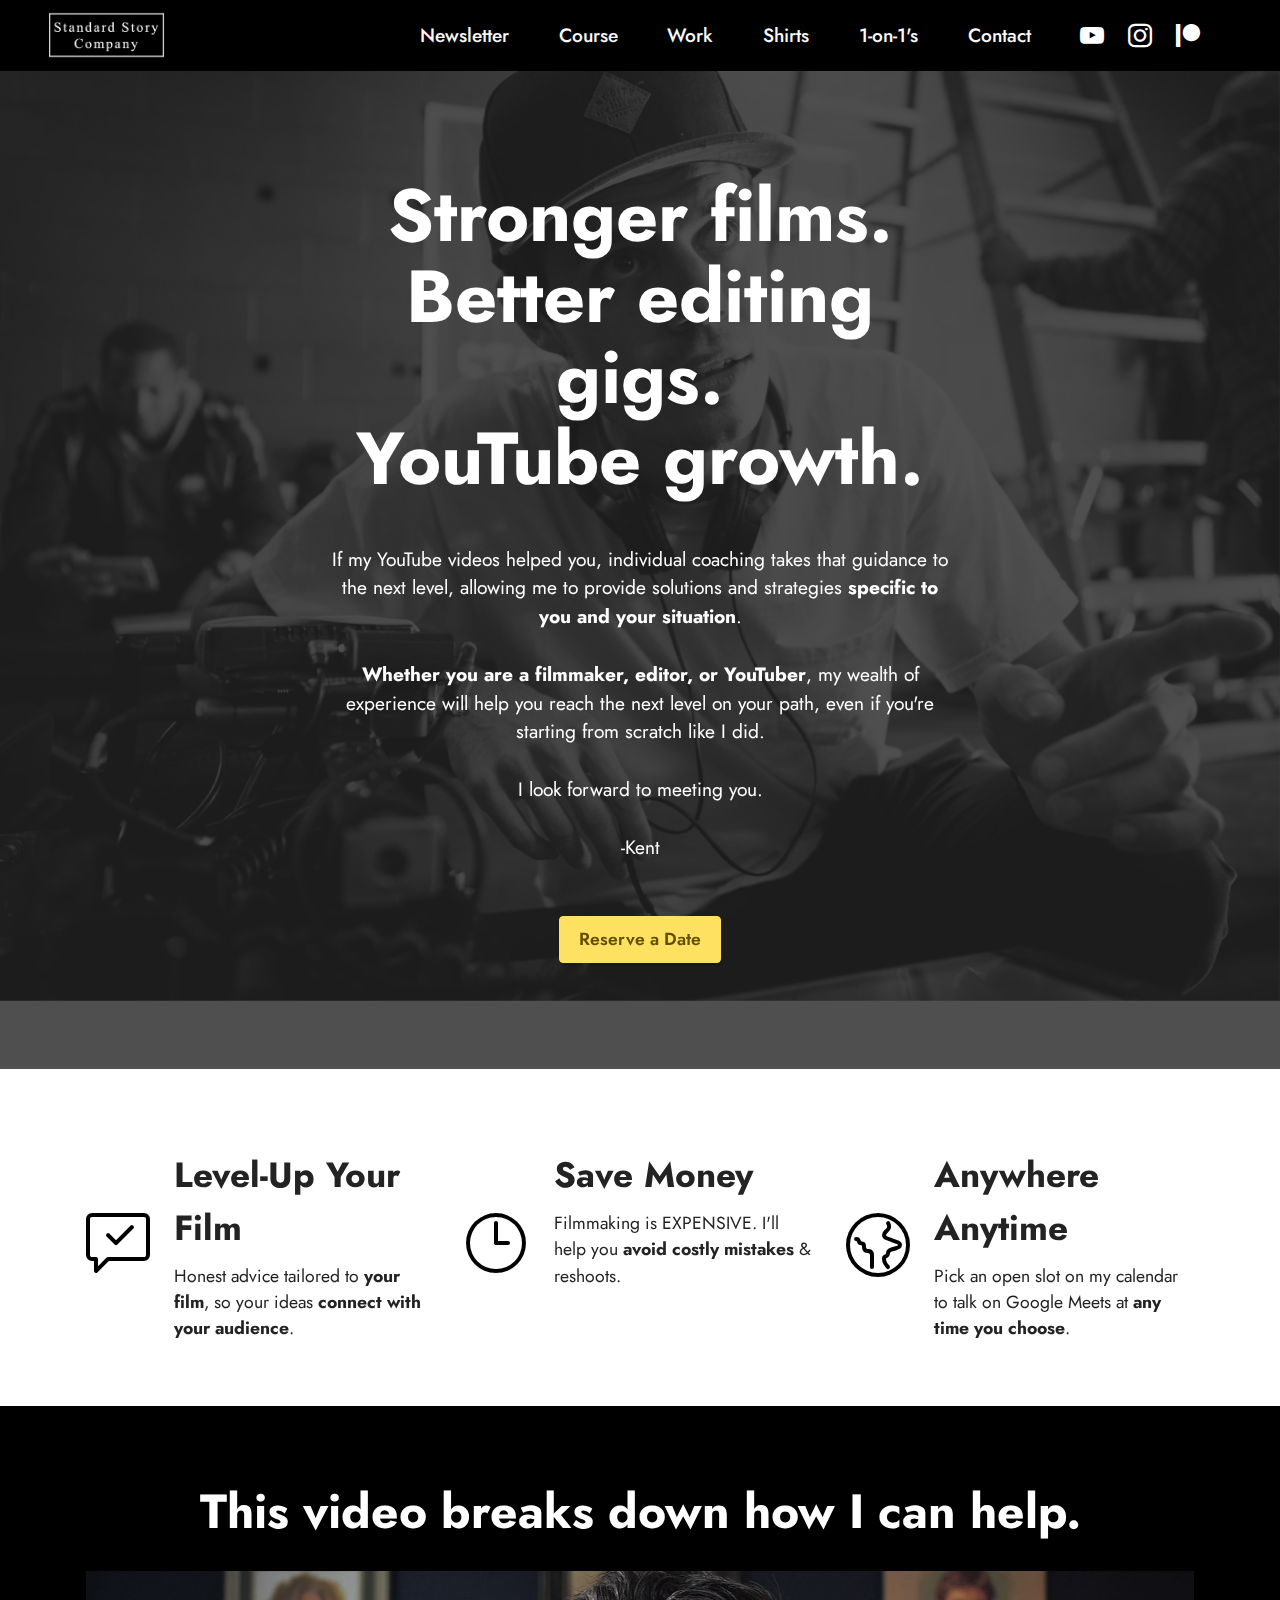
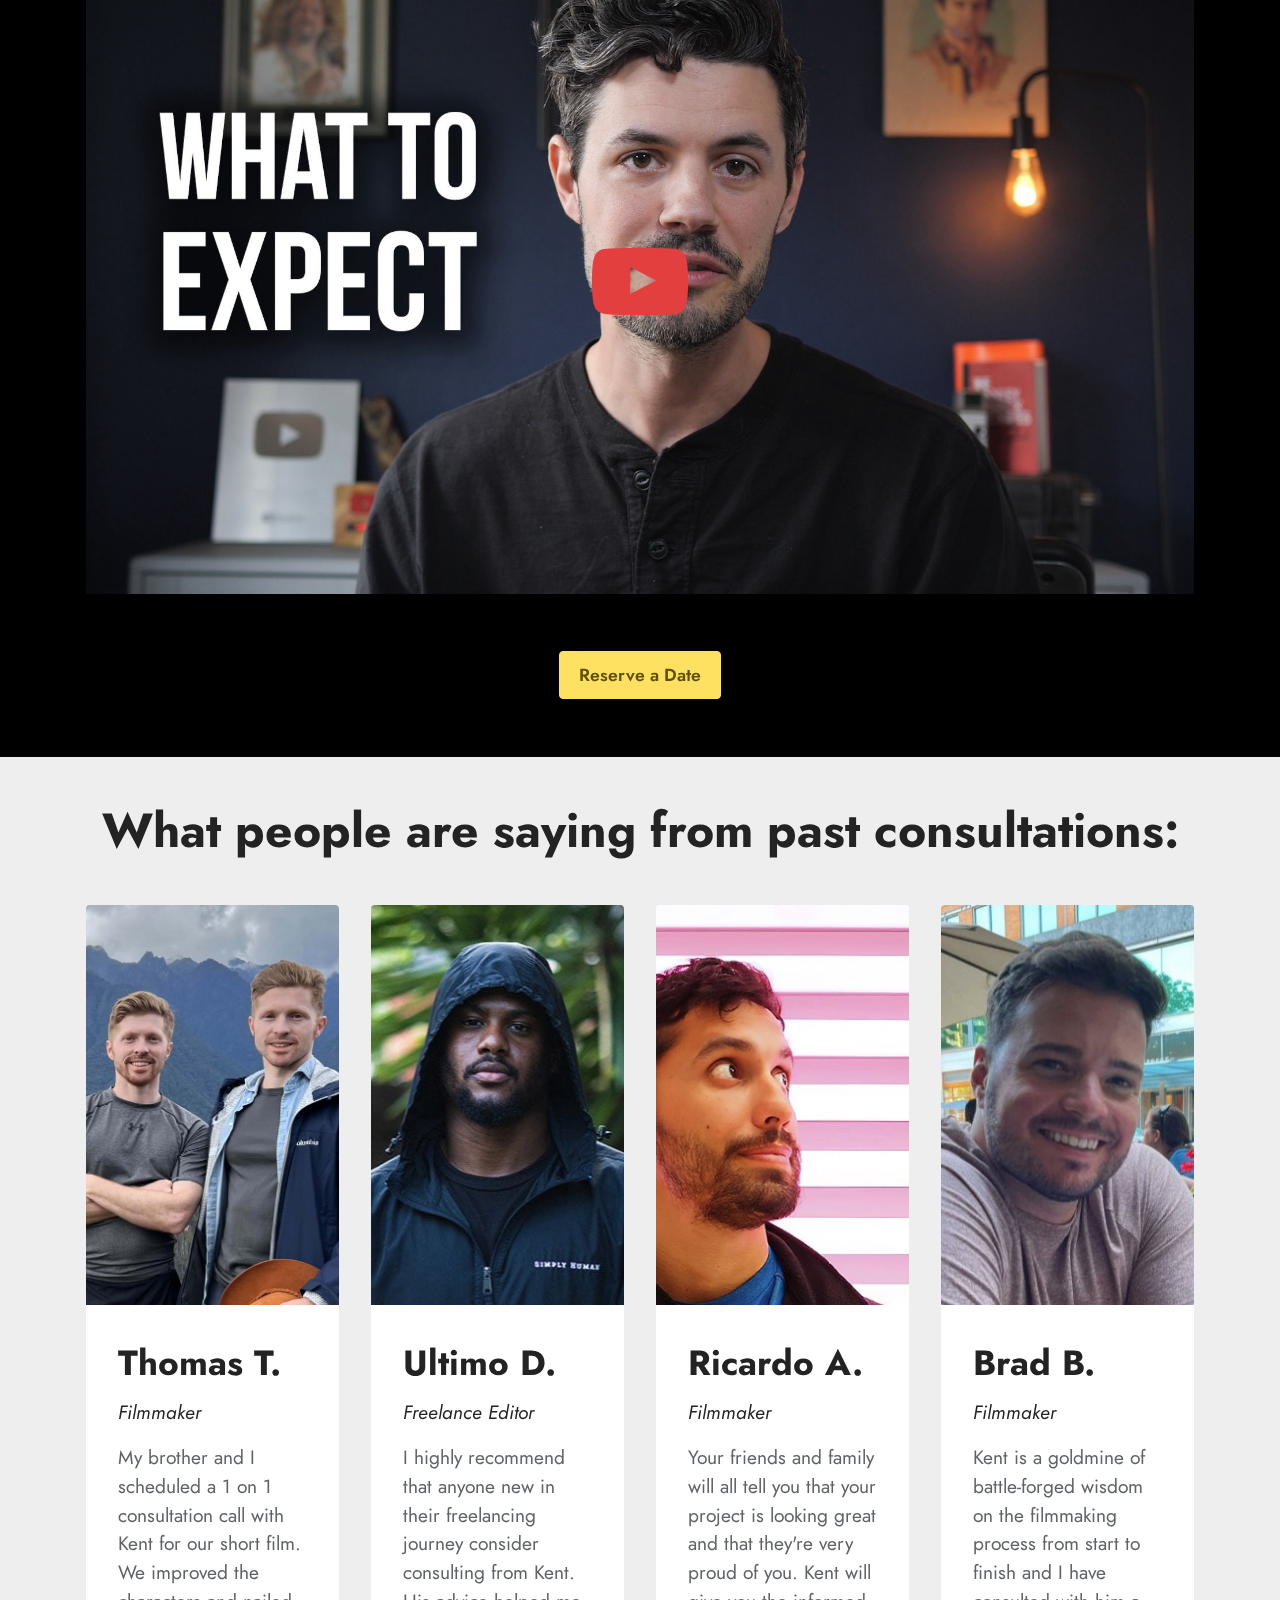
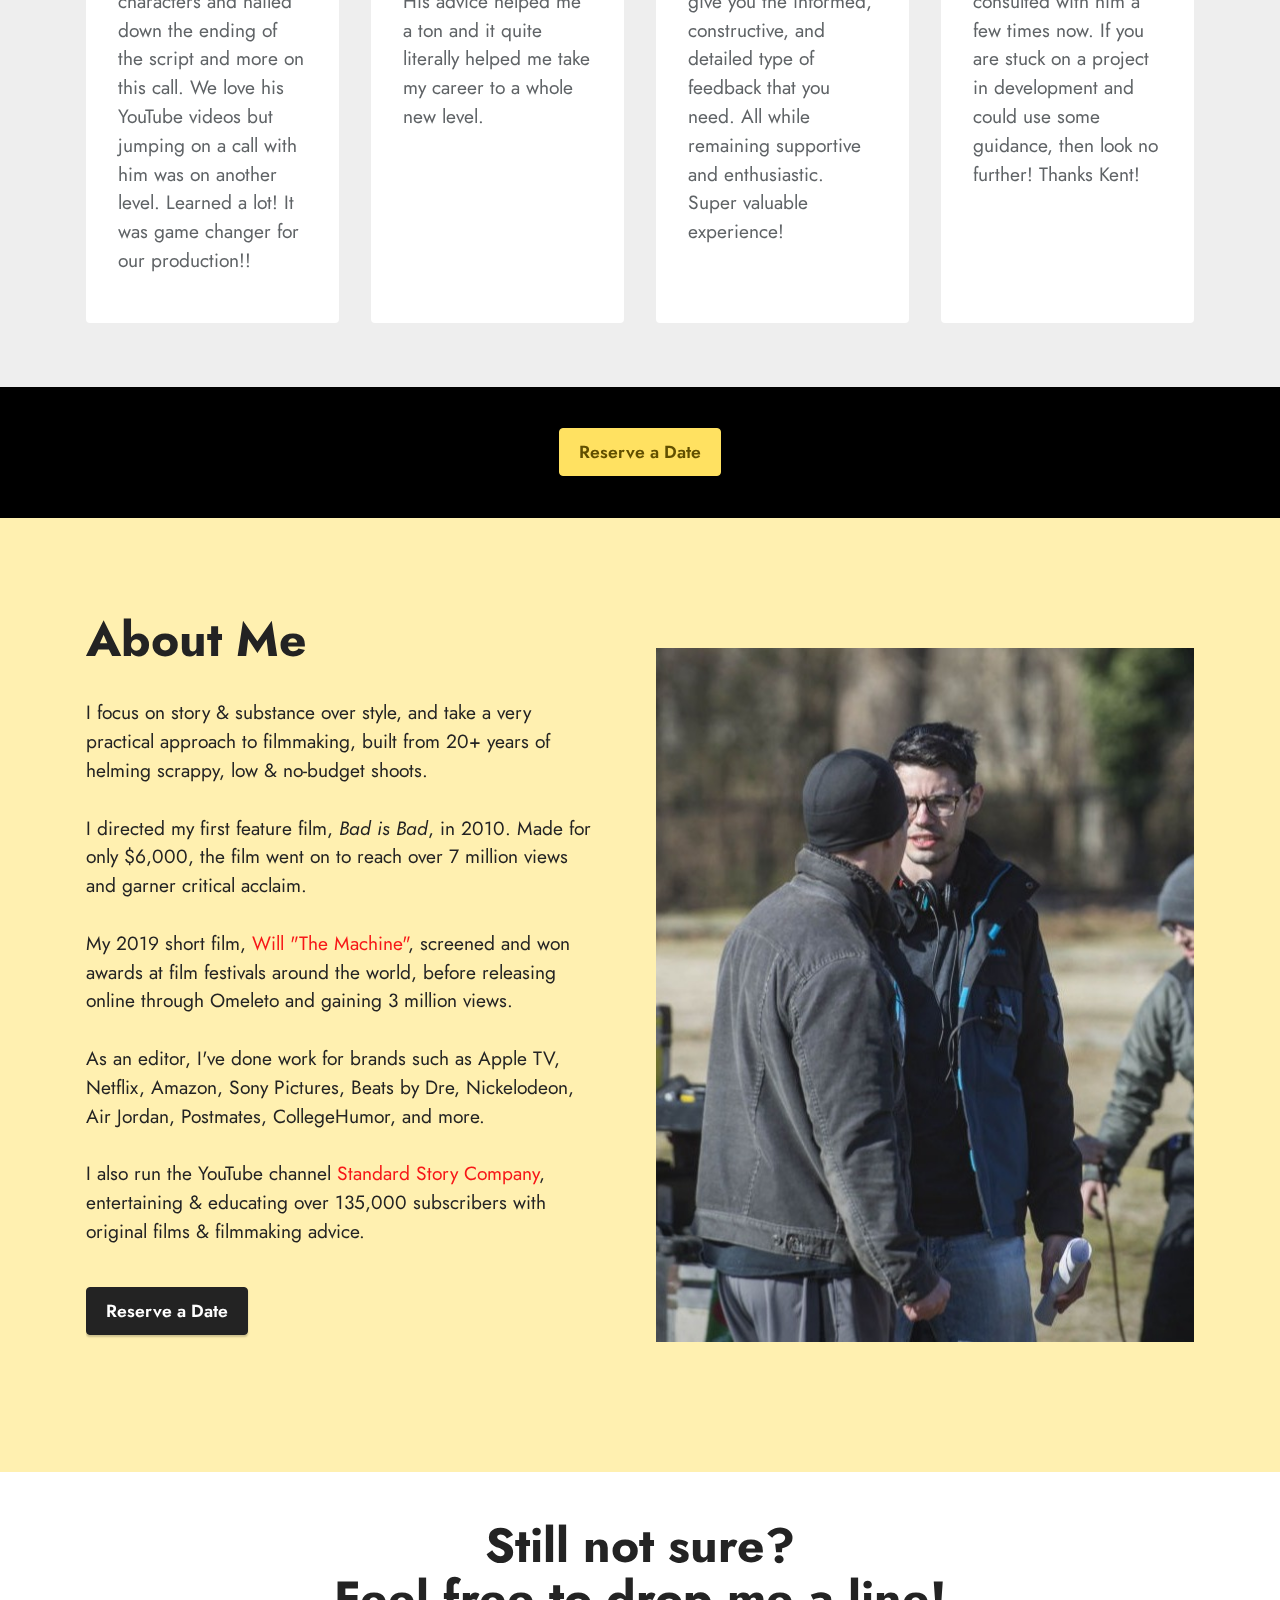
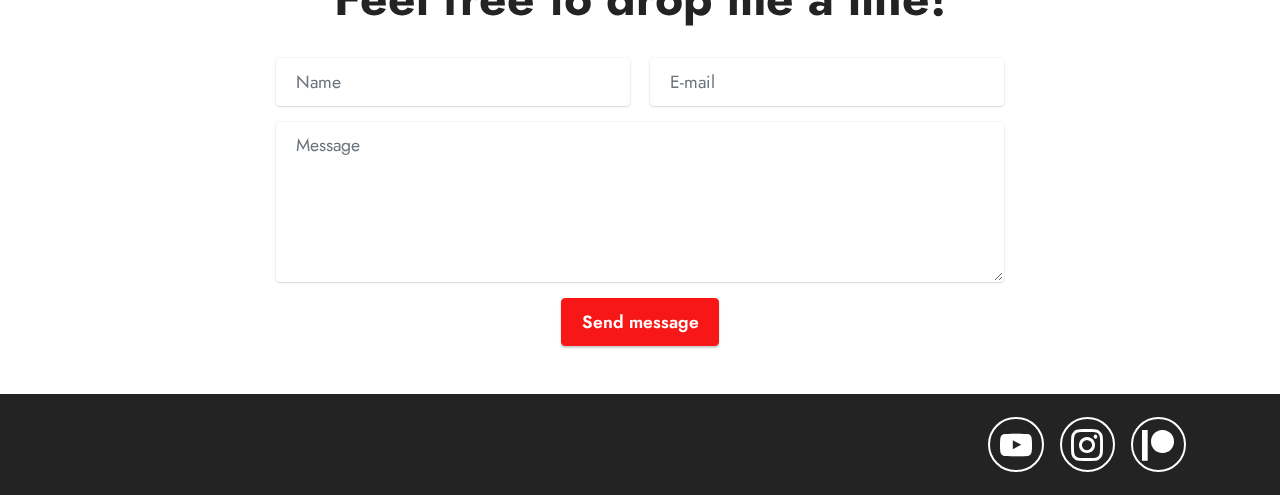
==== consultations.html @ 32ae0aee "create github pages" ====
<!DOCTYPE html>
<html  >
<head>
  
  <meta charset="UTF-8">
  <meta http-equiv="X-UA-Compatible" content="IE=edge">
  
  <meta name="twitter:card" content="summary_large_image"/>
  <meta name="twitter:image:src" content="assets/images/consultations-meta.gif">
  <meta property="og:image" content="assets/images/consultations-meta.gif">
  <meta name="twitter:title" content="Consultations">
  <meta name="viewport" content="width=device-width, initial-scale=1, minimum-scale=1">
  <link rel="shortcut icon" href="assets/images/ssc-box-small-32x32.png" type="image/x-icon">
  <meta name="description" content="">
  
  
  <title>Consultations</title>
  <link rel="stylesheet" href="assets/web/assets/mobirise-icons2/mobirise2.css">
  <link rel="stylesheet" href="assets/web/assets/mobirise-icons-bold/mobirise-icons-bold.css">
  <link rel="stylesheet" href="assets/bootstrap/css/bootstrap.min.css">
  <link rel="stylesheet" href="assets/bootstrap/css/bootstrap-grid.min.css">
  <link rel="stylesheet" href="assets/bootstrap/css/bootstrap-reboot.min.css">
  <link rel="stylesheet" href="assets/parallax/jarallax.css">
  <link rel="stylesheet" href="assets/dropdown/css/style.css">
  <link rel="stylesheet" href="assets/socicon/css/styles.css">
  <link rel="stylesheet" href="assets/theme/css/style.css">
  <link rel="preload" href="https://fonts.googleapis.com/css?family=Jost:100,200,300,400,500,600,700,800,900,100i,200i,300i,400i,500i,600i,700i,800i,900i&display=swap" as="style" onload="this.onload=null;this.rel='stylesheet'">
  <noscript><link rel="stylesheet" href="https://fonts.googleapis.com/css?family=Jost:100,200,300,400,500,600,700,800,900,100i,200i,300i,400i,500i,600i,700i,800i,900i&display=swap"></noscript>
  <link rel="preload" as="style" href="assets/mobirise/css/mbr-additional.css"><link rel="stylesheet" href="assets/mobirise/css/mbr-additional.css" type="text/css">

  
  
  
</head>
<body>

<!-- Analytics -->
<!-- Google tag (gtag.js) -->
<script async src="https://www.googletagmanager.com/gtag/js?id=G-VCVW3DSCJ8"></script>
<script>
  window.dataLayer = window.dataLayer || [];
  function gtag(){dataLayer.push(arguments);}
  gtag('js', new Date());

  gtag('config', 'G-VCVW3DSCJ8');
</script>
<!-- /Analytics -->


  
  <section data-bs-version="5.1" class="menu menu1 cid-tAG5fo3xKn" once="menu" id="menu1-1m">
    

    <nav class="navbar navbar-dropdown navbar-fixed-top navbar-expand-lg">
        <div class="container-fluid">
            <div class="navbar-brand">
                <span class="navbar-logo">
                    <a href="index.html">
                        <img src="assets/images/standard-story-co-mobirise-png-2-256x105.png" alt="" style="height: 3rem;">
                    </a>
                </span>
                
            </div>
            <button class="navbar-toggler" type="button" data-toggle="collapse" data-bs-toggle="collapse" data-target="#navbarSupportedContent" data-bs-target="#navbarSupportedContent" aria-controls="navbarNavAltMarkup" aria-expanded="false" aria-label="Toggle navigation">
                <div class="hamburger">
                    <span></span>
                    <span></span>
                    <span></span>
                    <span></span>
                </div>
            </button>
            <div class="collapse navbar-collapse" id="navbarSupportedContent">
                <ul class="navbar-nav nav-dropdown nav-right" data-app-modern-menu="true"><li class="nav-item"><a class="nav-link link text-white text-primary display-7" href="newsletter.html">Newsletter</a></li><li class="nav-item"><a class="nav-link link text-white text-primary display-7" href="https://standardstoryco.teachable.com/p/wrapped-in-30-days" target="_blank">Course</a></li><li class="nav-item"><a class="nav-link link text-white text-primary display-7" href="work.html">Work</a></li><li class="nav-item"><a class="nav-link link text-white text-primary display-7" href="shop.html">Shirts</a></li><li class="nav-item"><a class="nav-link link text-white text-primary display-7" href="consultations.html">1-on-1's</a></li>
                    <li class="nav-item"><a class="nav-link link text-white text-primary display-7" href="contact.html">Contact</a>
                    </li></ul>
                <div class="icons-menu">
                    <a class="iconfont-wrapper" href="https://www.youtube.com/@standardstoryco" target="_blank">
                        <span class="p-2 mbr-iconfont socicon-youtube socicon"></span>
                    </a>
                    <a class="iconfont-wrapper" href="https://www.instagram.com/standardstoryco" target="_blank">
                        <span class="p-2 mbr-iconfont socicon-instagram socicon"></span>
                    </a>
                    <a class="iconfont-wrapper" href="https://www.patreon.com/standardstoryco" target="_blank">
                        <span class="p-2 mbr-iconfont socicon-patreon socicon"></span>
                    </a>
                    
                </div>
                
            </div>
        </div>
    </nav>
</section>

<section data-bs-version="5.1" class="header1 cid-sFGMfPD7iT mbr-parallax-background" id="header1-0">

    

    <div class="mbr-overlay" style="opacity: 0.8; background-color: rgb(35, 35, 35);"></div>

    <div class="container">
        <div class="row justify-content-center">
            <div class="col-12 col-lg-7">
                <h1 class="mbr-section-title mbr-fonts-style mb-3 display-1"><strong>Stronger films.</strong><br><strong>Better editing gigs.</strong><br><strong>YouTube growth.</strong></h1>
                
                <p class="mbr-text mbr-fonts-style display-7"><br>If my YouTube videos helped you, individual coaching takes that guidance to the next level, allowing me to provide solutions and strategies <strong>specific to you and your situation</strong>.<br><br><strong>Whether you are a filmmaker, editor, or YouTuber</strong>, my wealth of experience will help you reach the next level on your path, even if you're starting from scratch like I did.<br><br>I look forward to meeting you.<br><br>-Kent<em><strong><br></strong></em><br></p>
                <div class="mbr-section-btn mt-3"><a class="btn btn-warning display-4" href="http://bit.ly/3j0Hr1p" target="_blank">Reserve a Date</a></div>
            </div>
        </div>
    </div>
</section>

<section data-bs-version="5.1" class="features14 cid-sFGNHRkFsi mbr-parallax-background" id="features15-5">

    
    <div class="mbr-overlay" style="opacity: 0.5; background-color: rgb(255, 255, 255);">
    </div>
    <div class="container">
        <div class="row justify-content-center">
            <div class="card col-12 col-md-6 col-lg-4">
                <div class="card-wrapper">
                    <span class="mbr-iconfont m-auto mbrib-cust-feedback"></span>
                    <div class="card-box">
                        <h4 class="card-title mbr-fonts-style mb-2 display-5"><strong>Level-Up Your Film</strong></h4>
                        <h5 class="card-text mbr-fonts-style display-4">Honest advice tailored to <strong>your film</strong>,<strong> </strong>so your ideas <strong>connect with your audience</strong>.</h5>
                    </div>
                </div>
            </div>
            <div class="card col-12 col-md-6 col-lg-4">
                <div class="card-wrapper">
                    <span class="mbr-iconfont m-auto mbrib-clock"></span>
                    <div class="card-box">
                        <h4 class="card-title mbr-fonts-style mb-2 display-5"><strong>Save Money</strong></h4>
                        <h5 class="card-text mbr-fonts-style display-4">Filmmaking is EXPENSIVE. I'll help you <strong>avoid costly mistakes</strong> &amp; reshoots.</h5>
                    </div>
                </div>
            </div>
            <div class="card col-12 col-md-6 col-lg-4">
                <div class="card-wrapper">
                    <span class="mbr-iconfont m-auto mbrib-globe"></span>
                    <div class="card-box">
                        <h4 class="card-title mbr-fonts-style mb-2 display-5"><strong>Anywhere Anytime</strong></h4>
                        <h5 class="card-text mbr-fonts-style display-4">Pick an open slot on my calendar to talk on Google Meets at <strong>any time you choose</strong>.</h5>
                    </div>

                </div>
            </div>
            
        </div>
    </div>
</section>

<section data-bs-version="5.1" class="video1 cid-sFGThwwRWM" id="video1-e">
    
    
    <div class="align-center container">
        <div class="mbr-section-head">
            <h4 class="mbr-section-title mbr-fonts-style mb-0 display-2"><strong>This video breaks down how I can help.</strong></h4>
            
        </div>
        <div class="row justify-content-center mt-4">
            <div class="col-12 col-lg-12">
                <div class="box">
                    <div class="mbr-media show-modal align-center" data-modal=".modalWindow">
                        <img src="assets/images/sync-00-01-36-1-1920x1080.jpg" alt="Mobirise Website Builder">
                        <div class="icon-wrap">
                            <a class="text-primary" href="#"><span class="mbr-iconfont socicon-youtube socicon" style="color: rgb(228, 63, 63); fill: rgb(228, 63, 63);"></span></a>
                        </div>
                    </div>
                </div>
            </div>
        </div>
    </div>
    <div>
        <div class="modalWindow" style="display: none;">
            <div class="modalWindow-container">
                <div class="modalWindow-video-container">
                    <div class="modalWindow-video">
                        <iframe width="100%" height="100%" frameborder="0" allowfullscreen="1" data-src="https://youtu.be/7uGpXxaa6hc"></iframe>
                    </div>
                    <a class="close" role="button" data-dismiss="modal" data-bs-dismiss="modal">
                        <span aria-hidden="true" class="mbr-iconfont mobi-mbri-close mobi-mbri closeModal"></span>
                        <span class="sr-only visually-hidden">Close</span>
                    </a>
                </div>
            </div>
        </div>
    </div>
</section>

<section data-bs-version="5.1" class="content11 cid-tsqJax1oeE" id="content11-l">
    
    <div class="container">
        <div class="row justify-content-center">
            <div class="col-md-12 col-lg-7">
                <div class="mbr-section-btn align-center"><a class="btn btn-warning display-4" href="http://bit.ly/3j0Hr1p" target="_blank">Reserve a Date</a></div>
            </div>
        </div>
    </div>
</section>

<section data-bs-version="5.1" class="features3 cid-sFGNGNNW5A" id="features3-4">
    
    
    <div class="container">
        <div class="mbr-section-head">
            <h4 class="mbr-section-title mbr-fonts-style align-center mb-5 display-2"><strong>What people are saying from past consultations:</strong></h4>
            
        </div>
        <div class="row mt-4">
            <div class="item features-image сol-12 col-md-6 col-lg-3 active">
                <div class="item-wrapper">
                    <div class="item-img">
                        <img src="assets/images/tapp-brothers-web-816x815.jpg" alt="Mobirise Website Builder" data-slide-to="0" data-bs-slide-to="0">
                    </div>
                    <div class="item-content">
                        <h5 class="item-title mbr-fonts-style display-5"><div><strong>Thomas T.</strong></div></h5>
                        <h6 class="item-subtitle mbr-fonts-style mt-1 display-7">
                            <em>Filmmaker</em></h6>
                        <p class="mbr-text mbr-fonts-style mt-3 display-7">My brother and I scheduled a 1 on 1 consultation call with Kent for our short film. We improved the characters and nailed down the ending of the script and more on this call. We love his YouTube videos but jumping on a call with him was on another level. Learned a lot! It was game changer for our production!! <br></p>
                    </div>
                    
                </div>
            </div><div class="item features-image сol-12 col-md-6 col-lg-3">
                <div class="item-wrapper">
                    <div class="item-img">
                        <img src="assets/images/ultimo-web-1-765x518.jpeg" alt="Mobirise Website Builder" data-slide-to="1" data-bs-slide-to="1">
                    </div>
                    <div class="item-content">
                        <h5 class="item-title mbr-fonts-style display-5"><div><strong>Ultimo D.</strong></div></h5>
                        <h6 class="item-subtitle mbr-fonts-style mt-1 display-7">
                            <em>Freelance Editor</em></h6>
                        <p class="mbr-text mbr-fonts-style mt-3 display-7">I highly recommend that anyone new in their freelancing journey consider consulting from Kent. His advice helped me a ton and it quite literally helped me take my career to a whole new level.<br></p>
                    </div>
                    
                </div>
            </div><div class="item features-image сol-12 col-md-6 col-lg-3">
                <div class="item-wrapper">
                    <div class="item-img">
                        <img src="assets/images/ricardo-web-2394x1782.jpg" alt="Mobirise Website Builder" data-slide-to="2" data-bs-slide-to="2">
                    </div>
                    <div class="item-content">
                        <h5 class="item-title mbr-fonts-style display-5"><div><strong>Ricardo A.</strong></div></h5>
                        <h6 class="item-subtitle mbr-fonts-style mt-1 display-7">
                            <em>Filmmaker</em></h6>
                        <p class="mbr-text mbr-fonts-style mt-3 display-7">Your friends and family will all tell you that your project is looking great and that they're very proud of you. Kent will give you the informed, constructive, and detailed type of feedback that you need. All while remaining supportive and enthusiastic. Super valuable experience!<br></p>
                    </div>
                    
                </div>
            </div><div class="item features-image сol-12 col-md-6 col-lg-3">
                <div class="item-wrapper">
                    <div class="item-img">
                        <img src="assets/images/brad-506x861.jpeg" alt="Mobirise Website Builder" data-slide-to="3" data-bs-slide-to="3">
                    </div>
                    <div class="item-content">
                        <h5 class="item-title mbr-fonts-style display-5"><strong>Brad B.</strong></h5>
                        <h6 class="item-subtitle mbr-fonts-style mt-1 display-7">
                            <em>Filmmaker</em></h6>
                        <p class="mbr-text mbr-fonts-style mt-3 display-7">Kent is a goldmine of battle-forged wisdom on the filmmaking process from start to finish and I have consulted with him a few times now. If you are stuck on a project in development and could use some guidance, then look no further! Thanks Kent!&nbsp;<br></p>
                    </div>
                    
                </div>
            </div>
            
            
        </div>
    </div>
</section>

<section data-bs-version="5.1" class="content11 cid-tsA6TIZGZi" id="content11-18">
    
    <div class="container">
        <div class="row justify-content-center">
            <div class="col-md-12 col-lg-7">
                <div class="mbr-section-btn align-center"><a class="btn btn-warning display-4" href="http://bit.ly/3j0Hr1p" target="_blank">Reserve a Date</a></div>
            </div>
        </div>
    </div>
</section>

<section data-bs-version="5.1" class="features11 cid-sFGOTvnvck mbr-parallax-background" id="features12-6">

    
    <div class="mbr-overlay" style="opacity: 0.5; background-color: rgb(255, 225, 97);">
    </div>
    <div class="container">
        <div class="row align-items-center">
            <div class="col-12 col-lg">
                <div class="card-wrapper">
                    <div class="card-box">
                        <h4 class="card-title mbr-fonts-style mb-4 display-2">
                            <strong>About Me</strong></h4>
                        <p class="mbr-text mbr-fonts-style mb-4 display-7">I focus on story &amp; substance over style, and take a very practical approach to filmmaking, built from 20+ years of helming scrappy, low &amp; no-budget shoots.<br><br>I directed my first feature film, <em>Bad is Bad</em>, in 2010. Made for only $6,000, the film went on to reach over 7 million views and garner critical acclaim.<br><br>My 2019 short film, <em><a href="https://youtu.be/5Ziuk7D71eo" class="text-secondary" target="_blank">Will "The Machine"</a></em>, screened and won awards at film festivals around the world, before releasing online through Omeleto and gaining 3 million views.<br><br>As an editor, I've done work for brands such as Apple TV, Netflix, Amazon, Sony Pictures, Beats by Dre, Nickelodeon, Air Jordan, Postmates, CollegeHumor, and more.<br><br>I also run the YouTube channel <em><a href="https://www.youtube.com/@standardstoryco" class="text-secondary" target="_blank">Standard Story Company</a></em>, entertaining &amp; educating&nbsp;over 135,000 subscribers with original films &amp; filmmaking advice.<br></p>
                        
                        <div class="mbr-section-btn mb-4"><a class="btn btn-black display-4" href="http://bit.ly/3j0Hr1p" target="_blank">Reserve a Date</a></div>
                    </div>
                </div>
            </div>
            <div class="col-12 col-lg-6 md-pb">
                <div class="image-wrapper">
                    <img src="assets/images/kent-directing-chris-cropped-1256x706.jpeg" alt="Mobirise Website Builder">
                </div>
            </div>
        </div>
    </div>
</section>

<section data-bs-version="5.1" class="form5 cid-sFGTcFRqw0" id="form5-d">
    
    
    <div class="container">
        <div class="mbr-section-head">
            <h3 class="mbr-section-title mbr-fonts-style align-center mb-0 display-2">
                <strong>Still not sure?</strong><br><strong>Feel free to drop me a line!</strong></h3>
            
        </div>
        <div class="row justify-content-center mt-4">
            <div class="col-lg-8 mx-auto mbr-form" data-form-type="formoid">
                <form action="https://mobirise.eu/" method="POST" class="mbr-form form-with-styler" data-form-title="Form Name"><input type="hidden" name="email" data-form-email="true" value="T9PTOFHjAOWB/rDUZJmnl/BbXVx1w8jGQmY9hr66ftxBQ8AoHpNlVEn7D1ion9JSsHjXEuB3S3CauvJQkx6+UTlZ88ys1YIhKUOvEVw7pk4OzjwbUkMkmz8AsWJucJtr">
                    <div class="row">
                        <div hidden="hidden" data-form-alert="" class="alert alert-success col-12">Thanks for reaching out!
I'll get back to you ASAP, usually within 24 hours.
-Kent</div>
                        <div hidden="hidden" data-form-alert-danger="" class="alert alert-danger col-12">Oops...! some
                            problem!</div>
                    </div>
                    <div class="dragArea row">
                        <div class="col-md col-sm-12 form-group mb-3" data-for="name">
                            <input type="text" name="name" placeholder="Name" data-form-field="name" class="form-control" value="" id="name-form5-d">
                        </div>
                        <div class="col-md col-sm-12 form-group mb-3" data-for="email">
                            <input type="email" name="email" placeholder="E-mail" data-form-field="email" class="form-control" value="" id="email-form5-d">
                        </div>
                        
                        <div class="col-12 form-group mb-3" data-for="textarea">
                            <textarea name="textarea" placeholder="Message" data-form-field="textarea" class="form-control" id="textarea-form5-d"></textarea>
                        </div>
                        <div class="col-lg-12 col-md-12 col-sm-12 align-center mbr-section-btn"><button type="submit" class="btn btn-secondary display-4">Send message</button></div>
                    </div>
                </form>
            </div>
        </div>
    </div>
</section>

<section data-bs-version="5.1" class="contacts4 cid-sFGVxOqzIN" id="contacts4-f">

    

    

    <div class="container">
        <div class="row align-items-center justify-content-center">
            <div class="text-content col-12 col-md-6">
                
                
            </div>
            <div class="icons d-flex align-items-center col-12 col-md-6 justify-content-end mt-md-0 mt-2 flex-wrap">
                <a href="https://www.youtube.com/@standardstoryco" target="_blank">
                    <span class="mbr-iconfont mbr-iconfont-social socicon-youtube socicon"></span>
                </a>
                <a href="https://www.instagram.com/standardstoryco" target="_blank">
                    <span class="mbr-iconfont mbr-iconfont-social socicon-instagram socicon"></span>
                </a>
                <a href="https://www.patreon.com/standardstoryco" target="_blank">
                    <span class="mbr-iconfont mbr-iconfont-social socicon-patreon socicon"></span>
                </a>
                
                
                
                
                
                
                
            </div>
        </div>
    </div>
    
</section><section><a href="https://mobiri.se"></a><a href="https://mobiri.se"></a></section><script src="assets/bootstrap/js/bootstrap.bundle.min.js"></script>  <script src="assets/parallax/jarallax.js"></script>  <script src="assets/smoothscroll/smooth-scroll.js"></script>  <script src="assets/ytplayer/index.js"></script>  <script src="assets/dropdown/js/navbar-dropdown.js"></script>  <script src="assets/playervimeo/vimeo_player.js"></script>  <script src="assets/sociallikes/social-likes.js"></script>  <script src="assets/theme/js/script.js"></script>  <script src="assets/formoid/formoid.min.js"></script>  
  
  
</body>
</html>
---- assets/web/assets/mobirise-icons2/mobirise2.css ----
@font-face {
  font-family: 'Moririse2';
  font-display: swap;
  src:  url('mobirise2.eot?f2bix4');
  src:  url('mobirise2.eot?f2bix4#iefix') format('embedded-opentype'),
    url('mobirise2.ttf?f2bix4') format('truetype'),
    url('mobirise2.woff?f2bix4') format('woff'),
    url('mobirise2.svg?f2bix4#mobirise2') format('svg');
  font-weight: normal;
  font-style: normal;
}

[class^="mobi-"], [class*=" mobi-"] {
  /* use !important to prevent issues with browser extensions that change fonts */
  font-family: 'Moririse2' !important;
  speak: none;
  font-style: normal;
  font-weight: normal;
  font-variant: normal;
  text-transform: none;
  line-height: 1;

  /* Better Font Rendering =========== */
  -webkit-font-smoothing: antialiased;
  -moz-osx-font-smoothing: grayscale;
}

.mobi-mbri-add-submenu:before {
  content: "\e900";
}
.mobi-mbri-alert:before {
  content: "\e901";
}
.mobi-mbri-align-center:before {
  content: "\e902";
}
.mobi-mbri-align-justify:before {
  content: "\e903";
}
.mobi-mbri-align-left:before {
  content: "\e904";
}
.mobi-mbri-align-right:before {
  content: "\e905";
}
.mobi-mbri-android:before {
  content: "\e906";
}
.mobi-mbri-apple:before {
  content: "\e907";
}
.mobi-mbri-arrow-down:before {
  content: "\e908";
}
.mobi-mbri-arrow-next:before {
  content: "\e909";
}
.mobi-mbri-arrow-prev:before {
  content: "\e90a";
}
.mobi-mbri-arrow-up:before {
  content: "\e90b";
}
.mobi-mbri-bold:before {
  content: "\e90c";
}
.mobi-mbri-bookmark:before {
  content: "\e90d";
}
.mobi-mbri-bootstrap:before {
  content: "\e90e";
}
.mobi-mbri-briefcase:before {
  content: "\e90f";
}
.mobi-mbri-browse:before {
  content: "\e910";
}
.mobi-mbri-bulleted-list:before {
  content: "\e911";
}
.mobi-mbri-calendar:before {
  content: "\e912";
}
.mobi-mbri-camera:before {
  content: "\e913";
}
.mobi-mbri-cart-add:before {
  content: "\e914";
}
.mobi-mbri-cart-full:before {
  content: "\e915";
}
.mobi-mbri-cash:before {
  content: "\e916";
}
.mobi-mbri-change-style:before {
  content: "\e917";
}
.mobi-mbri-chat:before {
  content: "\e918";
}
.mobi-mbri-clock:before {
  content: "\e919";
}
.mobi-mbri-close:before {
  content: "\e91a";
}
.mobi-mbri-cloud:before {
  content: "\e91b";
}
.mobi-mbri-code:before {
  content: "\e91c";
}
.mobi-mbri-contact-form:before {
  content: "\e91d";
}
.mobi-mbri-credit-card:before {
  content: "\e91e";
}
.mobi-mbri-cursor-click:before {
  content: "\e91f";
}
.mobi-mbri-cust-feedback:before {
  content: "\e920";
}
.mobi-mbri-database:before {
  content: "\e921";
}
.mobi-mbri-delivery:before {
  content: "\e922";
}
.mobi-mbri-desktop:before {
  content: "\e923";
}
.mobi-mbri-devices:before {
  content: "\e924";
}
.mobi-mbri-down:before {
  content: "\e925";
}
.mobi-mbri-download-2:before {
  content: "\e926";
}
.mobi-mbri-download:before {
  content: "\e927";
}
.mobi-mbri-drag-n-drop-2:before {
  content: "\e928";
}
.mobi-mbri-drag-n-drop:before {
  content: "\e929";
}
.mobi-mbri-edit-2:before {
  content: "\e92a";
}
.mobi-mbri-edit:before {
  content: "\e92b";
}
.mobi-mbri-error:before {
  content: "\e92c";
}
.mobi-mbri-extension:before {
  content: "\e92d";
}
.mobi-mbri-features:before {
  content: "\e92e";
}
.mobi-mbri-file:before {
  content: "\e92f";
}
.mobi-mbri-flag:before {
  content: "\e930";
}
.mobi-mbri-folder:before {
  content: "\e931";
}
.mobi-mbri-gift:before {
  content: "\e932";
}
.mobi-mbri-github:before {
  content: "\e933";
}
.mobi-mbri-globe-2:before {
  content: "\e934";
}
.mobi-mbri-globe:before {
  content: "\e935";
}
.mobi-mbri-growing-chart:before {
  content: "\e936";
}
.mobi-mbri-hearth:before {
  content: "\e937";
}
.mobi-mbri-help:before {
  content: "\e938";
}
.mobi-mbri-home:before {
  content: "\e939";
}
.mobi-mbri-hot-cup:before {
  content: "\e93a";
}
.mobi-mbri-idea:before {
  content: "\e93b";
}
.mobi-mbri-image-gallery:before {
  content: "\e93c";
}
.mobi-mbri-image-slider:before {
  content: "\e93d";
}
.mobi-mbri-info:before {
  content: "\e93e";
}
.mobi-mbri-italic:before {
  content: "\e93f";
}
.mobi-mbri-key:before {
  content: "\e940";
}
.mobi-mbri-laptop:before {
  content: "\e941";
}
.mobi-mbri-layers:before {
  content: "\e942";
}
.mobi-mbri-left-right:before {
  content: "\e943";
}
.mobi-mbri-left:before {
  content: "\e944";
}
.mobi-mbri-letter:before {
  content: "\e945";
}
.mobi-mbri-like:before {
  content: "\e946";
}
.mobi-mbri-link:before {
  content: "\e947";
}
.mobi-mbri-lock:before {
  content: "\e948";
}
.mobi-mbri-login:before {
  content: "\e949";
}
.mobi-mbri-logout:before {
  content: "\e94a";
}
.mobi-mbri-magic-stick:before {
  content: "\e94b";
}
.mobi-mbri-map-pin:before {
  content: "\e94c";
}
.mobi-mbri-menu:before {
  content: "\e94d";
}
.mobi-mbri-mobile-2:before {
  content: "\e94e";
}
.mobi-mbri-mobile-horizontal:before {
  content: "\e94f";
}
.mobi-mbri-mobile:before {
  content: "\e950";
}
.mobi-mbri-mobirise:before {
  content: "\e951";
}
.mobi-mbri-more-horizontal:before {
  content: "\e952";
}
.mobi-mbri-more-vertical:before {
  content: "\e953";
}
.mobi-mbri-music:before {
  content: "\e954";
}
.mobi-mbri-new-file:before {
  content: "\e955";
}
.mobi-mbri-numbered-list:before {
  content: "\e956";
}
.mobi-mbri-opened-folder:before {
  content: "\e957";
}
.mobi-mbri-pages:before {
  content: "\e958";
}
.mobi-mbri-paper-plane:before {
  content: "\e959";
}
.mobi-mbri-paperclip:before {
  content: "\e95a";
}
.mobi-mbri-phone:before {
  content: "\e95b";
}
.mobi-mbri-photo:before {
  content: "\e95c";
}
.mobi-mbri-photos:before {
  content: "\e95d";
}
.mobi-mbri-pin:before {
  content: "\e95e";
}
.mobi-mbri-play:before {
  content: "\e95f";
}
.mobi-mbri-plus:before {
  content: "\e960";
}
.mobi-mbri-preview:before {
  content: "\e961";
}
.mobi-mbri-print:before {
  content: "\e962";
}
.mobi-mbri-protect:before {
  content: "\e963";
}
.mobi-mbri-question:before {
  content: "\e964";
}
.mobi-mbri-quote-left:before {
  content: "\e965";
}
.mobi-mbri-quote-right:before {
  content: "\e966";
}
.mobi-mbri-redo:before {
  content: "\e967";
}
.mobi-mbri-refresh:before {
  content: "\e968";
}
.mobi-mbri-responsive-2:before {
  content: "\e969";
}
.mobi-mbri-responsive:before {
  content: "\e96a";
}
.mobi-mbri-right:before {
  content: "\e96b";
}
.mobi-mbri-rocket:before {
  content: "\e96c";
}
.mobi-mbri-sad-face:before {
  content: "\e96d";
}
.mobi-mbri-sale:before {
  content: "\e96e";
}
.mobi-mbri-save:before {
  content: "\e96f";
}
.mobi-mbri-search:before {
  content: "\e970";
}
.mobi-mbri-setting-2:before {
  content: "\e971";
}
.mobi-mbri-setting-3:before {
  content: "\e972";
}
.mobi-mbri-setting:before {
  content: "\e973";
}
.mobi-mbri-share:before {
  content: "\e974";
}
.mobi-mbri-shopping-bag:before {
  content: "\e975";
}
.mobi-mbri-shopping-basket:before {
  content: "\e976";
}
.mobi-mbri-shopping-cart:before {
  content: "\e977";
}
.mobi-mbri-sites:before {
  content: "\e978";
}
.mobi-mbri-smile-face:before {
  content: "\e979";
}
.mobi-mbri-speed:before {
  content: "\e97a";
}
.mobi-mbri-star:before {
  content: "\e97b";
}
.mobi-mbri-success:before {
  content: "\e97c";
}
.mobi-mbri-sun:before {
  content: "\e97d";
}
.mobi-mbri-sun2:before {
  content: "\e97e";
}
.mobi-mbri-tablet-vertical:before {
  content: "\e97f";
}
.mobi-mbri-tablet:before {
  content: "\e980";
}
.mobi-mbri-target:before {
  content: "\e981";
}
.mobi-mbri-timer:before {
  content: "\e982";
}
.mobi-mbri-to-ftp:before {
  content: "\e983";
}
.mobi-mbri-to-local-drive:before {
  content: "\e984";
}
.mobi-mbri-touch-swipe:before {
  content: "\e985";
}
.mobi-mbri-touch:before {
  content: "\e986";
}
.mobi-mbri-trash:before {
  content: "\e987";
}
.mobi-mbri-underline:before {
  content: "\e988";
}
.mobi-mbri-undo:before {
  content: "\e989";
}
.mobi-mbri-unlink:before {
  content: "\e98a";
}
.mobi-mbri-unlock:before {
  content: "\e98b";
}
.mobi-mbri-up-down:before {
  content: "\e98c";
}
.mobi-mbri-up:before {
  content: "\e98d";
}
.mobi-mbri-update:before {
  content: "\e98e";
}
.mobi-mbri-upload-2:before {
  content: "\e98f";
}
.mobi-mbri-upload:before {
  content: "\e990";
}
.mobi-mbri-user-2:before {
  content: "\e991";
}
.mobi-mbri-user:before {
  content: "\e992";
}
.mobi-mbri-users:before {
  content: "\e993";
}
.mobi-mbri-video-play:before {
  content: "\e994";
}
.mobi-mbri-video:before {
  content: "\e995";
}
.mobi-mbri-watch:before {
  content: "\e996";
}
.mobi-mbri-website-theme-2:before {
  content: "\e997";
}
.mobi-mbri-website-theme:before {
  content: "\e998";
}
.mobi-mbri-wifi:before {
  content: "\e999";
}
.mobi-mbri-windows:before {
  content: "\e99a";
}
.mobi-mbri-zoom-in:before {
  content: "\e99b";
}
.mobi-mbri-zoom-out:before {
  content: "\e99c";
}
---- assets/web/assets/mobirise-icons-bold/mobirise-icons-bold.css ----
@font-face {
  font-family: 'mobirise-icons-bold';
  font-display: swap;
  src:  url('mobirise-icons-bold.eot?m1l4yr');
  src:  url('mobirise-icons-bold.eot?m1l4yr#iefix') format('embedded-opentype'),
    url('mobirise-icons-bold.ttf?m1l4yr') format('truetype'),
    url('mobirise-icons-bold.woff?m1l4yr') format('woff'),
    url('mobirise-icons-bold.svg?m1l4yr#mobirise-icons-bold') format('svg');
  font-weight: normal;
  font-style: normal;
}

[class^="mbrib-"], [class*="mbrib-"] {
  /* use !important to prevent issues with browser extensions that change fonts */
  font-family: 'mobirise-icons-bold' !important;
  speak: none;
  font-style: normal;
  font-weight: normal;
  font-variant: normal;
  text-transform: none;
  line-height: 1;

  /* Better Font Rendering =========== */
  -webkit-font-smoothing: antialiased;
  -moz-osx-font-smoothing: grayscale;
}

.mbrib-add-submenu:before {
  content: "\e900";
}
.mbrib-alert:before {
  content: "\e901";
}
.mbrib-align-center:before {
  content: "\e902";
}
.mbrib-align-justify:before {
  content: "\e903";
}
.mbrib-align-left:before {
  content: "\e904";
}
.mbrib-align-right:before {
  content: "\e905";
}
.mbrib-android:before {
  content: "\e906";
}
.mbrib-apple:before {
  content: "\e907";
}
.mbrib-arrow-down:before {
  content: "\e908";
}
.mbrib-arrow-next:before {
  content: "\e909";
}
.mbrib-arrow-prev:before {
  content: "\e90a";
}
.mbrib-arrow-up:before {
  content: "\e90b";
}
.mbrib-bold:before {
  content: "\e90c";
}
.mbrib-bookmark:before {
  content: "\e90d";
}
.mbrib-bootstrap:before {
  content: "\e90e";
}
.mbrib-briefcase:before {
  content: "\e90f";
}
.mbrib-browse:before {
  content: "\e910";
}
.mbrib-bulleted-list:before {
  content: "\e911";
}
.mbrib-calendar:before {
  content: "\e912";
}
.mbrib-camera:before {
  content: "\e913";
}
.mbrib-cart-add:before {
  content: "\e914";
}
.mbrib-cart-full:before {
  content: "\e915";
}
.mbrib-cash:before {
  content: "\e916";
}
.mbrib-change-style:before {
  content: "\e917";
}
.mbrib-chat:before {
  content: "\e918";
}
.mbrib-clock:before {
  content: "\e919";
}
.mbrib-close:before {
  content: "\e91a";
}
.mbrib-cloud:before {
  content: "\e91b";
}
.mbrib-code:before {
  content: "\e91c";
}
.mbrib-contact-form:before {
  content: "\e91d";
}
.mbrib-credit-card:before {
  content: "\e91e";
}
.mbrib-cursor-click:before {
  content: "\e91f";
}
.mbrib-cust-feedback:before {
  content: "\e920";
}
.mbrib-database:before {
  content: "\e921";
}
.mbrib-delivery:before {
  content: "\e922";
}
.mbrib-desktop:before {
  content: "\e923";
}
.mbrib-devices:before {
  content: "\e924";
}
.mbrib-down:before {
  content: "\e925";
}
.mbrib-download:before {
  content: "\e926";
}
.mbrib-drag-n-drop:before {
  content: "\e927";
}
.mbrib-drag-n-drop2:before {
  content: "\e928";
}
.mbrib-edit:before {
  content: "\e929";
}
.mbrib-edit2:before {
  content: "\e92a";
}
.mbrib-error:before {
  content: "\e92b";
}
.mbrib-extension:before {
  content: "\e92c";
}
.mbrib-features:before {
  content: "\e92d";
}
.mbrib-file:before {
  content: "\e92e";
}
.mbrib-flag:before {
  content: "\e92f";
}
.mbrib-folder:before {
  content: "\e930";
}
.mbrib-gift:before {
  content: "\e931";
}
.mbrib-github:before {
  content: "\e932";
}
.mbrib-globe-2:before {
  content: "\e933";
}
.mbrib-globe:before {
  content: "\e934";
}
.mbrib-growing-chart:before {
  content: "\e935";
}
.mbrib-hearth:before {
  content: "\e936";
}
.mbrib-help:before {
  content: "\e937";
}
.mbrib-home:before {
  content: "\e938";
}
.mbrib-hot-cup:before {
  content: "\e939";
}
.mbrib-idea:before {
  content: "\e93a";
}
.mbrib-image-gallery:before {
  content: "\e93b";
}
.mbrib-image-slider:before {
  content: "\e93c";
}
.mbrib-info:before {
  content: "\e93d";
}
.mbrib-italic:before {
  content: "\e93e";
}
.mbrib-key:before {
  content: "\e93f";
}
.mbrib-laptop:before {
  content: "\e940";
}
.mbrib-layers:before {
  content: "\e941";
}
.mbrib-left-right:before {
  content: "\e942";
}
.mbrib-left:before {
  content: "\e943";
}
.mbrib-letter:before {
  content: "\e944";
}
.mbrib-like:before {
  content: "\e945";
}
.mbrib-link:before {
  content: "\e946";
}
.mbrib-lock:before {
  content: "\e947";
}
.mbrib-login:before {
  content: "\e948";
}
.mbrib-logout:before {
  content: "\e949";
}
.mbrib-magic-stick:before {
  content: "\e94a";
}
.mbrib-map-pin:before {
  content: "\e94b";
}
.mbrib-menu:before {
  content: "\e94c";
}
.mbrib-mobile:before {
  content: "\e94d";
}
.mbrib-mobile2:before {
  content: "\e94e";
}
.mbrib-mobirise:before {
  content: "\e94f";
}
.mbrib-more-horizontal:before {
  content: "\e950";
}
.mbrib-more-vertical:before {
  content: "\e951";
}
.mbrib-music:before {
  content: "\e952";
}
.mbrib-new-file:before {
  content: "\e953";
}
.mbrib-numbered-list:before {
  content: "\e954";
}
.mbrib-opened-folder:before {
  content: "\e955";
}
.mbrib-pages:before {
  content: "\e956";
}
.mbrib-paper-plane:before {
  content: "\e957";
}
.mbrib-paperclip:before {
  content: "\e958";
}
.mbrib-photo:before {
  content: "\e959";
}
.mbrib-photos:before {
  content: "\e95a";
}
.mbrib-pin:before {
  content: "\e95b";
}
.mbrib-play:before {
  content: "\e95c";
}
.mbrib-plus:before {
  content: "\e95d";
}
.mbrib-preview:before {
  content: "\e95e";
}
.mbrib-print:before {
  content: "\e95f";
}
.mbrib-protect:before {
  content: "\e960";
}
.mbrib-question:before {
  content: "\e961";
}
.mbrib-quote-left:before {
  content: "\e962";
}
.mbrib-quote-right:before {
  content: "\e963";
}
.mbrib-redo:before {
  content: "\e964";
}
.mbrib-refresh:before {
  content: "\e965";
}
.mbrib-responsive:before {
  content: "\e966";
}
.mbrib-right:before {
  content: "\e967";
}
.mbrib-rocket:before {
  content: "\e968";
}
.mbrib-sad-face:before {
  content: "\e969";
}
.mbrib-sale:before {
  content: "\e96a";
}
.mbrib-save:before {
  content: "\e96b";
}
.mbrib-search:before {
  content: "\e96c";
}
.mbrib-setting:before {
  content: "\e96d";
}
.mbrib-setting2:before {
  content: "\e96e";
}
.mbrib-setting3:before {
  content: "\e96f";
}
.mbrib-share:before {
  content: "\e970";
}
.mbrib-shopping-bag:before {
  content: "\e971";
}
.mbrib-shopping-basket:before {
  content: "\e972";
}
.mbrib-shopping-cart:before {
  content: "\e973";
}
.mbrib-sites:before {
  content: "\e974";
}
.mbrib-smile-face:before {
  content: "\e975";
}
.mbrib-speed:before {
  content: "\e976";
}
.mbrib-star:before {
  content: "\e977";
}
.mbrib-success:before {
  content: "\e978";
}
.mbrib-sun:before {
  content: "\e979";
}
.mbrib-sun2:before {
  content: "\e97a";
}
.mbrib-tablet-vertical:before {
  content: "\e97b";
}
.mbrib-tablet:before {
  content: "\e97c";
}
.mbrib-target:before {
  content: "\e97d";
}
.mbrib-timer:before {
  content: "\e97e";
}
.mbrib-to-ftp:before {
  content: "\e97f";
}
.mbrib-to-local-drive:before {
  content: "\e980";
}
.mbrib-touch-swipe:before {
  content: "\e981";
}
.mbrib-touch:before {
  content: "\e982";
}
.mbrib-trash:before {
  content: "\e983";
}
.mbrib-underline:before {
  content: "\e984";
}
.mbrib-undo:before {
  content: "\e985";
}
.mbrib-unlink:before {
  content: "\e986";
}
.mbrib-unlock:before {
  content: "\e987";
}
.mbrib-up-down:before {
  content: "\e988";
}
.mbrib-up:before {
  content: "\e989";
}
.mbrib-update:before {
  content: "\e98a";
}
.mbrib-upload:before {
  content: "\e98b";
}
.mbrib-user:before {
  content: "\e98c";
}
.mbrib-user2:before {
  content: "\e98d";
}
.mbrib-users:before {
  content: "\e98e";
}
.mbrib-video-play:before {
  content: "\e98f";
}
.mbrib-video:before {
  content: "\e990";
}
.mbrib-watch:before {
  content: "\e991";
}
.mbrib-website-theme:before {
  content: "\e992";
}
.mbrib-wifi:before {
  content: "\e993";
}
.mbrib-windows:before {
  content: "\e994";
}
.mbrib-zoom-out:before {
  content: "\e995";
}
---- assets/parallax/jarallax.css ----
.jarallax {
    position: relative;
    z-index: 0;
}
.jarallax > .jarallax-img {
    position: absolute;
    object-fit: cover;
    /* support for plugin https://github.com/bfred-it/object-fit-images */
    font-family: 'object-fit: cover;';
    top: 0;
    left: 0;
    width: 100%;
    height: 100%;
    z-index: -1;
}
---- assets/dropdown/css/style.css ----
.navbar-dropdown {
  left: 0;
  padding: 0;
  position: absolute;
  right: 0;
  top: 0;
  transition: all 0.45s ease;
  z-index: 1030;
  background: #282828; }
  .navbar-dropdown .navbar-logo {
    margin-right: 0.8rem;
    transition: margin 0.3s ease-in-out;
    vertical-align: middle; }
    .navbar-dropdown .navbar-logo img {
      height: 3.125rem;
      transition: all 0.3s ease-in-out; }
    .navbar-dropdown .navbar-logo.mbr-iconfont {
      font-size: 3.125rem;
      line-height: 3.125rem; }
  .navbar-dropdown .navbar-caption {
    font-weight: 700;
    white-space: normal;
    vertical-align: -4px;
    line-height: 3.125rem !important; }
    .navbar-dropdown .navbar-caption, .navbar-dropdown .navbar-caption:hover {
      color: inherit;
      text-decoration: none; }
  .navbar-dropdown .mbr-iconfont + .navbar-caption {
    vertical-align: -1px; }
  .navbar-dropdown.navbar-fixed-top {
    position: fixed; }
  .navbar-dropdown .navbar-brand span {
    vertical-align: -4px; }
  .navbar-dropdown.bg-color.transparent {
    background: none; }
  .navbar-dropdown.navbar-short .navbar-brand {
    padding: 0.625rem 0; }
    .navbar-dropdown.navbar-short .navbar-brand span {
      vertical-align: -1px; }
  .navbar-dropdown.navbar-short .navbar-caption {
    line-height: 2.375rem !important;
    vertical-align: -2px; }
  .navbar-dropdown.navbar-short .navbar-logo {
    margin-right: 0.5rem; }
    .navbar-dropdown.navbar-short .navbar-logo img {
      height: 2.375rem; }
    .navbar-dropdown.navbar-short .navbar-logo.mbr-iconfont {
      font-size: 2.375rem;
      line-height: 2.375rem; }
  .navbar-dropdown.navbar-short .mbr-table-cell {
    height: 3.625rem; }
  .navbar-dropdown .navbar-close {
    left: 0.6875rem;
    position: fixed;
    top: 0.75rem;
    z-index: 1000; }
  .navbar-dropdown .hamburger-icon {
    content: "";
    display: inline-block;
    vertical-align: middle;
    width: 16px;
    -webkit-box-shadow: 0 -6px 0 1px #282828,0 0 0 1px #282828,0 6px 0 1px #282828;
    -moz-box-shadow: 0 -6px 0 1px #282828,0 0 0 1px #282828,0 6px 0 1px #282828;
    box-shadow: 0 -6px 0 1px #282828,0 0 0 1px #282828,0 6px 0 1px #282828; }

.dropdown-menu .dropdown-toggle[data-toggle="dropdown-submenu"]::after {
  border-bottom: 0.35em solid transparent;
  border-left: 0.35em solid;
  border-right: 0;
  border-top: 0.35em solid transparent;
  margin-left: 0.3rem; }

.dropdown-menu .dropdown-item:focus {
  outline: 0; }

.nav-dropdown {
  font-size: 0.75rem;
  font-weight: 500;
  height: auto !important; }
  .nav-dropdown .nav-btn {
    padding-left: 1rem; }
  .nav-dropdown .link {
    margin: .667em 1.667em;
    font-weight: 500;
    padding: 0;
    transition: color .2s ease-in-out; }
    .nav-dropdown .link.dropdown-toggle {
      margin-right: 2.583em; }
      .nav-dropdown .link.dropdown-toggle::after {
        margin-left: .25rem;
        border-top: 0.35em solid;
        border-right: 0.35em solid transparent;
        border-left: 0.35em solid transparent;
        border-bottom: 0; }
      .nav-dropdown .link.dropdown-toggle[aria-expanded="true"] {
        margin: 0;
        padding: 0.667em 3.263em  0.667em 1.667em; }
  .nav-dropdown .link::after,
  .nav-dropdown .dropdown-item::after {
    color: inherit; }
  .nav-dropdown .btn {
    font-size: 0.75rem;
    font-weight: 700;
    letter-spacing: 0;
    margin-bottom: 0;
    padding-left: 1.25rem;
    padding-right: 1.25rem; }
  .nav-dropdown .dropdown-menu {
    border-radius: 0;
    border: 0;
    left: 0;
    margin: 0;
    padding-bottom: 1.25rem;
    padding-top: 1.25rem;
    position: relative; }
  .nav-dropdown .dropdown-submenu {
    margin-left: 0.125rem;
    top: 0; }
  .nav-dropdown .dropdown-item {
    font-weight: 500;
    line-height: 2;
    padding: 0.3846em 4.615em 0.3846em 1.5385em;
    position: relative;
    transition: color .2s ease-in-out, background-color .2s ease-in-out; }
    .nav-dropdown .dropdown-item::after {
      margin-top: -0.3077em;
      position: absolute;
      right: 1.1538em;
      top: 50%; }
    .nav-dropdown .dropdown-item:focus, .nav-dropdown .dropdown-item:hover {
      background: none; }

@media (max-width: 767px) {
  .nav-dropdown.navbar-toggleable-sm {
    bottom: 0;
    display: none;
    left: 0;
    overflow-x: hidden;
    position: fixed;
    top: 0;
    transform: translateX(-100%);
    -ms-transform: translateX(-100%);
    -webkit-transform: translateX(-100%);
    width: 18.75rem;
    z-index: 999; } }
.nav-dropdown.navbar-toggleable-xl {
  bottom: 0;
  display: none;
  left: 0;
  overflow-x: hidden;
  position: fixed;
  top: 0;
  transform: translateX(-100%);
  -ms-transform: translateX(-100%);
  -webkit-transform: translateX(-100%);
  width: 18.75rem;
  z-index: 999; }

.nav-dropdown-sm {
  display: block !important;
  overflow-x: hidden;
  overflow: auto;
  padding-top: 3.875rem; }
  .nav-dropdown-sm::after {
    content: "";
    display: block;
    height: 3rem;
    width: 100%; }
  .nav-dropdown-sm.collapse.in ~ .navbar-close {
    display: block !important; }
  .nav-dropdown-sm.collapsing, .nav-dropdown-sm.collapse.in {
    transform: translateX(0);
    -ms-transform: translateX(0);
    -webkit-transform: translateX(0);
    transition: all 0.25s ease-out;
    -webkit-transition: all 0.25s ease-out;
    background: #282828; }
  .nav-dropdown-sm.collapsing[aria-expanded="false"] {
    transform: translateX(-100%);
    -ms-transform: translateX(-100%);
    -webkit-transform: translateX(-100%); }
  .nav-dropdown-sm .nav-item {
    display: block;
    margin-left: 0 !important;
    padding-left: 0; }
  .nav-dropdown-sm .link,
  .nav-dropdown-sm .dropdown-item {
    border-top: 1px dotted rgba(255, 255, 255, 0.1);
    font-size: 0.8125rem;
    line-height: 1.6;
    margin: 0 !important;
    padding: 0.875rem 2.4rem 0.875rem 1.5625rem !important;
    position: relative;
    white-space: normal; }
    .nav-dropdown-sm .link:focus, .nav-dropdown-sm .link:hover,
    .nav-dropdown-sm .dropdown-item:focus,
    .nav-dropdown-sm .dropdown-item:hover {
      background: rgba(0, 0, 0, 0.2) !important;
      color: #c0a375; }
  .nav-dropdown-sm .nav-btn {
    position: relative;
    padding: 1.5625rem 1.5625rem 0 1.5625rem; }
    .nav-dropdown-sm .nav-btn::before {
      border-top: 1px dotted rgba(255, 255, 255, 0.1);
      content: "";
      left: 0;
      position: absolute;
      top: 0;
      width: 100%; }
    .nav-dropdown-sm .nav-btn + .nav-btn {
      padding-top: 0.625rem; }
      .nav-dropdown-sm .nav-btn + .nav-btn::before {
        display: none; }
  .nav-dropdown-sm .btn {
    padding: 0.625rem 0; }
  .nav-dropdown-sm .dropdown-toggle[data-toggle="dropdown-submenu"]::after {
    margin-left: .25rem;
    border-top: 0.35em solid;
    border-right: 0.35em solid transparent;
    border-left: 0.35em solid transparent;
    border-bottom: 0; }
  .nav-dropdown-sm .dropdown-toggle[data-toggle="dropdown-submenu"][aria-expanded="true"]::after {
    border-top: 0;
    border-right: 0.35em solid transparent;
    border-left: 0.35em solid transparent;
    border-bottom: 0.35em solid; }
  .nav-dropdown-sm .dropdown-menu {
    margin: 0;
    padding: 0;
    position: relative;
    top: 0;
    left: 0;
    width: 100%;
    border: 0;
    float: none;
    border-radius: 0;
    background: none; }
  .nav-dropdown-sm .dropdown-submenu {
    left: 100%;
    margin-left: 0.125rem;
    margin-top: -1.25rem;
    top: 0; }

.navbar-toggleable-sm .nav-dropdown .dropdown-menu {
  position: absolute; }

.navbar-toggleable-sm .nav-dropdown .dropdown-submenu {
  left: 100%;
  margin-left: 0.125rem;
  margin-top: -1.25rem;
  top: 0; }

.navbar-toggleable-sm.opened .nav-dropdown .dropdown-menu {
  position: relative; }

.navbar-toggleable-sm.opened .nav-dropdown .dropdown-submenu {
  left: 0;
  margin-left: 00rem;
  margin-top: 0rem;
  top: 0; }

.is-builder .nav-dropdown.collapsing {
  transition: none !important; }
---- assets/socicon/css/styles.css ----
@charset "UTF-8";

@font-face {
  font-family: 'Socicon';
  src:  url('../fonts/socicon.eot');
  src:  url('../fonts/socicon.eot?#iefix') format('embedded-opentype'),
    url('../fonts/socicon.woff2') format('woff2'),
    url('../fonts/socicon.ttf') format('truetype'),
    url('../fonts/socicon.woff') format('woff'),
    url('../fonts/socicon.svg#socicon') format('svg');
  font-weight: normal;
  font-style: normal;
  font-display: swap;
}

[data-icon]:before {
  font-family: "socicon" !important;
  content: attr(data-icon);
  font-style: normal !important;
  font-weight: normal !important;
  font-variant: normal !important;
  text-transform: none !important;
  speak: none;
  line-height: 1;
  -webkit-font-smoothing: antialiased;
  -moz-osx-font-smoothing: grayscale;
}

[class^="socicon-"], [class*=" socicon-"] {
  /* use !important to prevent issues with browser extensions that change fonts */
  font-family: 'Socicon' !important;
  speak: none;
  font-style: normal;
  font-weight: normal;
  font-variant: normal;
  text-transform: none;
  line-height: 1;

  /* Better Font Rendering =========== */
  -webkit-font-smoothing: antialiased;
  -moz-osx-font-smoothing: grayscale;
}

.socicon-eitaa:before {
  content: "\e97c";
}
.socicon-soroush:before {
  content: "\e97d";
}
.socicon-bale:before {
  content: "\e97e";
}
.socicon-zazzle:before {
  content: "\e97b";
}
.socicon-society6:before {
  content: "\e97a";
}
.socicon-redbubble:before {
  content: "\e979";
}
.socicon-avvo:before {
  content: "\e978";
}
.socicon-stitcher:before {
  content: "\e977";
}
.socicon-googlehangouts:before {
  content: "\e974";
}
.socicon-dlive:before {
  content: "\e975";
}
.socicon-vsco:before {
  content: "\e976";
}
.socicon-flipboard:before {
  content: "\e973";
}
.socicon-ubuntu:before {
  content: "\e958";
}
.socicon-artstation:before {
  content: "\e959";
}
.socicon-invision:before {
  content: "\e95a";
}
.socicon-torial:before {
  content: "\e95b";
}
.socicon-collectorz:before {
  content: "\e95c";
}
.socicon-seenthis:before {
  content: "\e95d";
}
.socicon-googleplaymusic:before {
  content: "\e95e";
}
.socicon-debian:before {
  content: "\e95f";
}
.socicon-filmfreeway:before {
  content: "\e960";
}
.socicon-gnome:before {
  content: "\e961";
}
.socicon-itchio:before {
  content: "\e962";
}
.socicon-jamendo:before {
  content: "\e963";
}
.socicon-mix:before {
  content: "\e964";
}
.socicon-sharepoint:before {
  content: "\e965";
}
.socicon-tinder:before {
  content: "\e966";
}
.socicon-windguru:before {
  content: "\e967";
}
.socicon-cdbaby:before {
  content: "\e968";
}
.socicon-elementaryos:before {
  content: "\e969";
}
.socicon-stage32:before {
  content: "\e96a";
}
.socicon-tiktok:before {
  content: "\e96b";
}
.socicon-gitter:before {
  content: "\e96c";
}
.socicon-letterboxd:before {
  content: "\e96d";
}
.socicon-threema:before {
  content: "\e96e";
}
.socicon-splice:before {
  content: "\e96f";
}
.socicon-metapop:before {
  content: "\e970";
}
.socicon-naver:before {
  content: "\e971";
}
.socicon-remote:before {
  content: "\e972";
}
.socicon-internet:before {
  content: "\e957";
}
.socicon-moddb:before {
  content: "\e94b";
}
.socicon-indiedb:before {
  content: "\e94c";
}
.socicon-traxsource:before {
  content: "\e94d";
}
.socicon-gamefor:before {
  content: "\e94e";
}
.socicon-pixiv:before {
  content: "\e94f";
}
.socicon-myanimelist:before {
  content: "\e950";
}
.socicon-blackberry:before {
  content: "\e951";
}
.socicon-wickr:before {
  content: "\e952";
}
.socicon-spip:before {
  content: "\e953";
}
.socicon-napster:before {
  content: "\e954";
}
.socicon-beatport:before {
  content: "\e955";
}
.socicon-hackerone:before {
  content: "\e956";
}
.socicon-hackernews:before {
  content: "\e946";
}
.socicon-smashwords:before {
  content: "\e947";
}
.socicon-kobo:before {
  content: "\e948";
}
.socicon-bookbub:before {
  content: "\e949";
}
.socicon-mailru:before {
  content: "\e94a";
}
.socicon-gitlab:before {
  content: "\e945";
}
.socicon-instructables:before {
  content: "\e944";
}
.socicon-portfolio:before {
  content: "\e943";
}
.socicon-codered:before {
  content: "\e940";
}
.socicon-origin:before {
  content: "\e941";
}
.socicon-nextdoor:before {
  content: "\e942";
}
.socicon-udemy:before {
  content: "\e93f";
}
.socicon-livemaster:before {
  content: "\e93e";
}
.socicon-crunchbase:before {
  content: "\e93b";
}
.socicon-homefy:before {
  content: "\e93c";
}
.socicon-calendly:before {
  content: "\e93d";
}
.socicon-realtor:before {
  content: "\e90f";
}
.socicon-tidal:before {
  content: "\e910";
}
.socicon-qobuz:before {
  content: "\e911";
}
.socicon-natgeo:before {
  content: "\e912";
}
.socicon-mastodon:before {
  content: "\e913";
}
.socicon-unsplash:before {
  content: "\e914";
}
.socicon-homeadvisor:before {
  content: "\e915";
}
.socicon-angieslist:before {
  content: "\e916";
}
.socicon-codepen:before {
  content: "\e917";
}
.socicon-slack:before {
  content: "\e918";
}
.socicon-openaigym:before {
  content: "\e919";
}
.socicon-logmein:before {
  content: "\e91a";
}
.socicon-fiverr:before {
  content: "\e91b";
}
.socicon-gotomeeting:before {
  content: "\e91c";
}
.socicon-aliexpress:before {
  content: "\e91d";
}
.socicon-guru:before {
  content: "\e91e";
}
.socicon-appstore:before {
  content: "\e91f";
}
.socicon-homes:before {
  content: "\e920";
}
.socicon-zoom:before {
  content: "\e921";
}
.socicon-alibaba:before {
  content: "\e922";
}
.socicon-craigslist:before {
  content: "\e923";
}
.socicon-wix:before {
  content: "\e924";
}
.socicon-redfin:before {
  content: "\e925";
}
.socicon-googlecalendar:before {
  content: "\e926";
}
.socicon-shopify:before {
  content: "\e927";
}
.socicon-freelancer:before {
  content: "\e928";
}
.socicon-seedrs:before {
  content: "\e929";
}
.socicon-bing:before {
  content: "\e92a";
}
.socicon-doodle:before {
  content: "\e92b";
}
.socicon-bonanza:before {
  content: "\e92c";
}
.socicon-squarespace:before {
  content: "\e92d";
}
.socicon-toptal:before {
  content: "\e92e";
}
.socicon-gust:before {
  content: "\e92f";
}
.socicon-ask:before {
  content: "\e930";
}
.socicon-trulia:before {
  content: "\e931";
}
.socicon-loomly:before {
  content: "\e932";
}
.socicon-ghost:before {
  content: "\e933";
}
.socicon-upwork:before {
  content: "\e934";
}
.socicon-fundable:before {
  content: "\e935";
}
.socicon-booking:before {
  content: "\e936";
}
.socicon-googlemaps:before {
  content: "\e937";
}
.socicon-zillow:before {
  content: "\e938";
}
.socicon-niconico:before {
  content: "\e939";
}
.socicon-toneden:before {
  content: "\e93a";
}
.socicon-augment:before {
  content: "\e908";
}
.socicon-bitbucket:before {
  content: "\e909";
}
.socicon-fyuse:before {
  content: "\e90a";
}
.socicon-yt-gaming:before {
  content: "\e90b";
}
.socicon-sketchfab:before {
  content: "\e90c";
}
.socicon-mobcrush:before {
  content: "\e90d";
}
.socicon-microsoft:before {
  content: "\e90e";
}
.socicon-pandora:before {
  content: "\e907";
}
.socicon-messenger:before {
  content: "\e906";
}
.socicon-gamewisp:before {
  content: "\e905";
}
.socicon-bloglovin:before {
  content: "\e904";
}
.socicon-tunein:before {
  content: "\e903";
}
.socicon-gamejolt:before {
  content: "\e901";
}
.socicon-trello:before {
  content: "\e902";
}
.socicon-spreadshirt:before {
  content: "\e900";
}
.socicon-500px:before {
  content: "\e000";
}
.socicon-8tracks:before {
  content: "\e001";
}
.socicon-airbnb:before {
  content: "\e002";
}
.socicon-alliance:before {
  content: "\e003";
}
.socicon-amazon:before {
  content: "\e004";
}
.socicon-amplement:before {
  content: "\e005";
}
.socicon-android:before {
  content: "\e006";
}
.socicon-angellist:before {
  content: "\e007";
}
.socicon-apple:before {
  content: "\e008";
}
.socicon-appnet:before {
  content: "\e009";
}
.socicon-baidu:before {
  content: "\e00a";
}
.socicon-bandcamp:before {
  content: "\e00b";
}
.socicon-battlenet:before {
  content: "\e00c";
}
.socicon-mixer:before {
  content: "\e00d";
}
.socicon-bebee:before {
  content: "\e00e";
}
.socicon-bebo:before {
  content: "\e00f";
}
.socicon-behance:before {
  content: "\e010";
}
.socicon-blizzard:before {
  content: "\e011";
}
.socicon-blogger:before {
  content: "\e012";
}
.socicon-buffer:before {
  content: "\e013";
}
.socicon-chrome:before {
  content: "\e014";
}
.socicon-coderwall:before {
  content: "\e015";
}
.socicon-curse:before {
  content: "\e016";
}
.socicon-dailymotion:before {
  content: "\e017";
}
.socicon-deezer:before {
  content: "\e018";
}
.socicon-delicious:before {
  content: "\e019";
}
.socicon-deviantart:before {
  content: "\e01a";
}
.socicon-diablo:before {
  content: "\e01b";
}
.socicon-digg:before {
  content: "\e01c";
}
.socicon-discord:before {
  content: "\e01d";
}
.socicon-disqus:before {
  content: "\e01e";
}
.socicon-douban:before {
  content: "\e01f";
}
.socicon-draugiem:before {
  content: "\e020";
}
.socicon-dribbble:before {
  content: "\e021";
}
.socicon-drupal:before {
  content: "\e022";
}
.socicon-ebay:before {
  content: "\e023";
}
.socicon-ello:before {
  content: "\e024";
}
.socicon-endomodo:before {
  content: "\e025";
}
.socicon-envato:before {
  content: "\e026";
}
.socicon-etsy:before {
  content: "\e027";
}
.socicon-facebook:before {
  content: "\e028";
}
.socicon-feedburner:before {
  content: "\e029";
}
.socicon-filmweb:before {
  content: "\e02a";
}
.socicon-firefox:before {
  content: "\e02b";
}
.socicon-flattr:before {
  content: "\e02c";
}
.socicon-flickr:before {
  content: "\e02d";
}
.socicon-formulr:before {
  content: "\e02e";
}
.socicon-forrst:before {
  content: "\e02f";
}
.socicon-foursquare:before {
  content: "\e030";
}
.socicon-friendfeed:before {
  content: "\e031";
}
.socicon-github:before {
  content: "\e032";
}
.socicon-goodreads:before {
  content: "\e033";
}
.socicon-google:before {
  content: "\e034";
}
.socicon-googlescholar:before {
  content: "\e035";
}
.socicon-googlegroups:before {
  content: "\e036";
}
.socicon-googlephotos:before {
  content: "\e037";
}
.socicon-googleplus:before {
  content: "\e038";
}
.socicon-grooveshark:before {
  content: "\e039";
}
.socicon-hackerrank:before {
  content: "\e03a";
}
.socicon-hearthstone:before {
  content: "\e03b";
}
.socicon-hellocoton:before {
  content: "\e03c";
}
.socicon-heroes:before {
  content: "\e03d";
}
.socicon-smashcast:before {
  content: "\e03e";
}
.socicon-horde:before {
  content: "\e03f";
}
.socicon-houzz:before {
  content: "\e040";
}
.socicon-icq:before {
  content: "\e041";
}
.socicon-identica:before {
  content: "\e042";
}
.socicon-imdb:before {
  content: "\e043";
}
.socicon-instagram:before {
  content: "\e044";
}
.socicon-issuu:before {
  content: "\e045";
}
.socicon-istock:before {
  content: "\e046";
}
.socicon-itunes:before {
  content: "\e047";
}
.socicon-keybase:before {
  content: "\e048";
}
.socicon-lanyrd:before {
  content: "\e049";
}
.socicon-lastfm:before {
  content: "\e04a";
}
.socicon-line:before {
  content: "\e04b";
}
.socicon-linkedin:before {
  content: "\e04c";
}
.socicon-livejournal:before {
  content: "\e04d";
}
.socicon-lyft:before {
  content: "\e04e";
}
.socicon-macos:before {
  content: "\e04f";
}
.socicon-mail:before {
  content: "\e050";
}
.socicon-medium:before {
  content: "\e051";
}
.socicon-meetup:before {
  content: "\e052";
}
.socicon-mixcloud:before {
  content: "\e053";
}
.socicon-modelmayhem:before {
  content: "\e054";
}
.socicon-mumble:before {
  content: "\e055";
}
.socicon-myspace:before {
  content: "\e056";
}
.socicon-newsvine:before {
  content: "\e057";
}
.socicon-nintendo:before {
  content: "\e058";
}
.socicon-npm:before {
  content: "\e059";
}
.socicon-odnoklassniki:before {
  content: "\e05a";
}
.socicon-openid:before {
  content: "\e05b";
}
.socicon-opera:before {
  content: "\e05c";
}
.socicon-outlook:before {
  content: "\e05d";
}
.socicon-overwatch:before {
  content: "\e05e";
}
.socicon-patreon:before {
  content: "\e05f";
}
.socicon-paypal:before {
  content: "\e060";
}
.socicon-periscope:before {
  content: "\e061";
}
.socicon-persona:before {
  content: "\e062";
}
.socicon-pinterest:before {
  content: "\e063";
}
.socicon-play:before {
  content: "\e064";
}
.socicon-player:before {
  content: "\e065";
}
.socicon-playstation:before {
  content: "\e066";
}
.socicon-pocket:before {
  content: "\e067";
}
.socicon-qq:before {
  content: "\e068";
}
.socicon-quora:before {
  content: "\e069";
}
.socicon-raidcall:before {
  content: "\e06a";
}
.socicon-ravelry:before {
  content: "\e06b";
}
.socicon-reddit:before {
  content: "\e06c";
}
.socicon-renren:before {
  content: "\e06d";
}
.socicon-researchgate:before {
  content: "\e06e";
}
.socicon-residentadvisor:before {
  content: "\e06f";
}
.socicon-reverbnation:before {
  content: "\e070";
}
.socicon-rss:before {
  content: "\e071";
}
.socicon-sharethis:before {
  content: "\e072";
}
.socicon-skype:before {
  content: "\e073";
}
.socicon-slideshare:before {
  content: "\e074";
}
.socicon-smugmug:before {
  content: "\e075";
}
.socicon-snapchat:before {
  content: "\e076";
}
.socicon-songkick:before {
  content: "\e077";
}
.socicon-soundcloud:before {
  content: "\e078";
}
.socicon-spotify:before {
  content: "\e079";
}
.socicon-stackexchange:before {
  content: "\e07a";
}
.socicon-stackoverflow:before {
  content: "\e07b";
}
.socicon-starcraft:before {
  content: "\e07c";
}
.socicon-stayfriends:before {
  content: "\e07d";
}
.socicon-steam:before {
  content: "\e07e";
}
.socicon-storehouse:before {
  content: "\e07f";
}
.socicon-strava:before {
  content: "\e080";
}
.socicon-streamjar:before {
  content: "\e081";
}
.socicon-stumbleupon:before {
  content: "\e082";
}
.socicon-swarm:before {
  content: "\e083";
}
.socicon-teamspeak:before {
  content: "\e084";
}
.socicon-teamviewer:before {
  content: "\e085";
}
.socicon-technorati:before {
  content: "\e086";
}
.socicon-telegram:before {
  content: "\e087";
}
.socicon-tripadvisor:before {
  content: "\e088";
}
.socicon-tripit:before {
  content: "\e089";
}
.socicon-triplej:before {
  content: "\e08a";
}
.socicon-tumblr:before {
  content: "\e08b";
}
.socicon-twitch:before {
  content: "\e08c";
}
.socicon-twitter:before {
  content: "\e08d";
}
.socicon-uber:before {
  content: "\e08e";
}
.socicon-ventrilo:before {
  content: "\e08f";
}
.socicon-viadeo:before {
  content: "\e090";
}
.socicon-viber:before {
  content: "\e091";
}
.socicon-viewbug:before {
  content: "\e092";
}
.socicon-vimeo:before {
  content: "\e093";
}
.socicon-vine:before {
  content: "\e094";
}
.socicon-vkontakte:before {
  content: "\e095";
}
.socicon-warcraft:before {
  content: "\e096";
}
.socicon-wechat:before {
  content: "\e097";
}
.socicon-weibo:before {
  content: "\e098";
}
.socicon-whatsapp:before {
  content: "\e099";
}
.socicon-wikipedia:before {
  content: "\e09a";
}
.socicon-windows:before {
  content: "\e09b";
}
.socicon-wordpress:before {
  content: "\e09c";
}
.socicon-wykop:before {
  content: "\e09d";
}
.socicon-xbox:before {
  content: "\e09e";
}
.socicon-xing:before {
  content: "\e09f";
}
.socicon-yahoo:before {
  content: "\e0a0";
}
.socicon-yammer:before {
  content: "\e0a1";
}
.socicon-yandex:before {
  content: "\e0a2";
}
.socicon-yelp:before {
  content: "\e0a3";
}
.socicon-younow:before {
  content: "\e0a4";
}
.socicon-youtube:before {
  content: "\e0a5";
}
.socicon-zapier:before {
  content: "\e0a6";
}
.socicon-zerply:before {
  content: "\e0a7";
}
.socicon-zomato:before {
  content: "\e0a8";
}
.socicon-zynga:before {
  content: "\e0a9";
}
---- assets/theme/css/style.css ----
@charset "UTF-8";
section {
  background-color: #ffffff;
}

body {
  font-style: normal;
  line-height: 1.5;
  font-weight: 400;
  color: #232323;
  position: relative;
}

button {
  background-color: transparent;
  border-color: transparent;
}

section,
.container,
.container-fluid {
  position: relative;
  word-wrap: break-word;
}

a.mbr-iconfont:hover {
  text-decoration: none;
}

.article .lead p,
.article .lead ul,
.article .lead ol,
.article .lead pre,
.article .lead blockquote {
  margin-bottom: 0;
}

a {
  font-style: normal;
  font-weight: 400;
  cursor: pointer;
}
a, a:hover {
  text-decoration: none;
}

.mbr-section-title {
  font-style: normal;
  line-height: 1.3;
}

.mbr-section-subtitle {
  line-height: 1.3;
}

.mbr-text {
  font-style: normal;
  line-height: 1.7;
}

h1,
h2,
h3,
h4,
h5,
h6,
.display-1,
.display-2,
.display-4,
.display-5,
.display-7,
span,
p,
a {
  line-height: 1;
  word-break: break-word;
  word-wrap: break-word;
  font-weight: 400;
}

b,
strong {
  font-weight: bold;
}

input:-webkit-autofill, input:-webkit-autofill:hover, input:-webkit-autofill:focus, input:-webkit-autofill:active {
  transition-delay: 9999s;
  -webkit-transition-property: background-color, color;
  transition-property: background-color, color;
}

textarea[type=hidden] {
  display: none;
}

section {
  background-position: 50% 50%;
  background-repeat: no-repeat;
  background-size: cover;
}
section .mbr-background-video,
section .mbr-background-video-preview {
  position: absolute;
  bottom: 0;
  left: 0;
  right: 0;
  top: 0;
}

.hidden {
  visibility: hidden;
}

.mbr-z-index20 {
  z-index: 20;
}

/*! Base colors */
.mbr-white {
  color: #ffffff;
}

.mbr-black {
  color: #111111;
}

.mbr-bg-white {
  background-color: #ffffff;
}

.mbr-bg-black {
  background-color: #000000;
}

/*! Text-aligns */
.align-left {
  text-align: left;
}

.align-center {
  text-align: center;
}

.align-right {
  text-align: right;
}

/*! Font-weight  */
.mbr-light {
  font-weight: 300;
}

.mbr-regular {
  font-weight: 400;
}

.mbr-semibold {
  font-weight: 500;
}

.mbr-bold {
  font-weight: 700;
}

/*! Media  */
.media-content {
  flex-basis: 100%;
}

.media-container-row {
  display: flex;
  flex-direction: row;
  flex-wrap: wrap;
  justify-content: center;
  align-content: center;
  align-items: start;
}
.media-container-row .media-size-item {
  width: 400px;
}

.media-container-column {
  display: flex;
  flex-direction: column;
  flex-wrap: wrap;
  justify-content: center;
  align-content: center;
  align-items: stretch;
}
.media-container-column > * {
  width: 100%;
}

@media (min-width: 992px) {
  .media-container-row {
    flex-wrap: nowrap;
  }
}
figure {
  margin-bottom: 0;
  overflow: hidden;
}

figure[mbr-media-size] {
  transition: width 0.1s;
}

img,
iframe {
  display: block;
  width: 100%;
}

.card {
  background-color: transparent;
  border: none;
}

.card-box {
  width: 100%;
}

.card-img {
  text-align: center;
  flex-shrink: 0;
  -webkit-flex-shrink: 0;
}

.media {
  max-width: 100%;
  margin: 0 auto;
}

.mbr-figure {
  align-self: center;
}

.media-container > div {
  max-width: 100%;
}

.mbr-figure img,
.card-img img {
  width: 100%;
}

@media (max-width: 991px) {
  .media-size-item {
    width: auto !important;
  }

  .media {
    width: auto;
  }

  .mbr-figure {
    width: 100% !important;
  }
}
/*! Buttons */
.mbr-section-btn {
  margin-left: -0.6rem;
  margin-right: -0.6rem;
  font-size: 0;
}

.btn {
  font-weight: 600;
  border-width: 1px;
  font-style: normal;
  margin: 0.6rem 0.6rem;
  white-space: normal;
  transition: all 0.2s ease-in-out;
  display: inline-flex;
  align-items: center;
  justify-content: center;
  word-break: break-word;
}

.btn-sm {
  font-weight: 600;
  letter-spacing: 0px;
  transition: all 0.3s ease-in-out;
}

.btn-md {
  font-weight: 600;
  letter-spacing: 0px;
  transition: all 0.3s ease-in-out;
}

.btn-lg {
  font-weight: 600;
  letter-spacing: 0px;
  transition: all 0.3s ease-in-out;
}

.btn-form {
  margin: 0;
}
.btn-form:hover {
  cursor: pointer;
}

nav .mbr-section-btn {
  margin-left: 0rem;
  margin-right: 0rem;
}

/*! Btn icon margin */
.btn .mbr-iconfont,
.btn.btn-sm .mbr-iconfont {
  order: 1;
  cursor: pointer;
  margin-left: 0.5rem;
  vertical-align: sub;
}

.btn.btn-md .mbr-iconfont,
.btn.btn-md .mbr-iconfont {
  margin-left: 0.8rem;
}

.mbr-regular {
  font-weight: 400;
}

.mbr-semibold {
  font-weight: 500;
}

.mbr-bold {
  font-weight: 700;
}

[type=submit] {
  -webkit-appearance: none;
}

/*! Full-screen */
.mbr-fullscreen .mbr-overlay {
  min-height: 100vh;
}

.mbr-fullscreen {
  display: flex;
  display: -moz-flex;
  display: -ms-flex;
  display: -o-flex;
  align-items: center;
  min-height: 100vh;
  padding-top: 3rem;
  padding-bottom: 3rem;
}

/*! Map */
.map {
  height: 25rem;
  position: relative;
}
.map iframe {
  width: 100%;
  height: 100%;
}

/*! Scroll to top arrow */
.mbr-arrow-up {
  bottom: 25px;
  right: 90px;
  position: fixed;
  text-align: right;
  z-index: 5000;
  color: #ffffff;
  font-size: 22px;
}

.mbr-arrow-up a {
  background: rgba(0, 0, 0, 0.2);
  border-radius: 50%;
  color: #fff;
  display: inline-block;
  height: 60px;
  width: 60px;
  border: 2px solid #fff;
  outline-style: none !important;
  position: relative;
  text-decoration: none;
  transition: all 0.3s ease-in-out;
  cursor: pointer;
  text-align: center;
}
.mbr-arrow-up a:hover {
  background-color: rgba(0, 0, 0, 0.4);
}
.mbr-arrow-up a i {
  line-height: 60px;
}

.mbr-arrow-up-icon {
  display: block;
  color: #fff;
}

.mbr-arrow-up-icon::before {
  content: "›";
  display: inline-block;
  font-family: serif;
  font-size: 22px;
  line-height: 1;
  font-style: normal;
  position: relative;
  top: 6px;
  left: -4px;
  transform: rotate(-90deg);
}

/*! Arrow Down */
.mbr-arrow {
  position: absolute;
  bottom: 45px;
  left: 50%;
  width: 60px;
  height: 60px;
  cursor: pointer;
  background-color: rgba(80, 80, 80, 0.5);
  border-radius: 50%;
  transform: translateX(-50%);
}
@media (max-width: 767px) {
  .mbr-arrow {
    display: none;
  }
}
.mbr-arrow > a {
  display: inline-block;
  text-decoration: none;
  outline-style: none;
  -webkit-animation: arrowdown 1.7s ease-in-out infinite;
          animation: arrowdown 1.7s ease-in-out infinite;
  color: #ffffff;
}
.mbr-arrow > a > i {
  position: absolute;
  top: -2px;
  left: 15px;
  font-size: 2rem;
}

#scrollToTop a i::before {
  content: "";
  position: absolute;
  display: block;
  border-bottom: 2.5px solid #fff;
  border-left: 2.5px solid #fff;
  width: 27.8%;
  height: 27.8%;
  left: 50%;
  top: 51%;
  transform: translateY(-30%) translateX(-50%) rotate(135deg);
}

@keyframes arrowdown {
  0% {
    transform: translateY(0px);
  }
  50% {
    transform: translateY(-5px);
  }
  100% {
    transform: translateY(0px);
  }
}
@-webkit-keyframes arrowdown {
  0% {
    transform: translateY(0px);
  }
  50% {
    transform: translateY(-5px);
  }
  100% {
    transform: translateY(0px);
  }
}
@media (max-width: 500px) {
  .mbr-arrow-up {
    left: 0;
    right: 0;
    text-align: center;
  }
}
/*Gradients animation*/
@keyframes gradient-animation {
  from {
    background-position: 0% 100%;
    -webkit-animation-timing-function: ease-in-out;
            animation-timing-function: ease-in-out;
  }
  to {
    background-position: 100% 0%;
    -webkit-animation-timing-function: ease-in-out;
            animation-timing-function: ease-in-out;
  }
}
@-webkit-keyframes gradient-animation {
  from {
    background-position: 0% 100%;
    -webkit-animation-timing-function: ease-in-out;
            animation-timing-function: ease-in-out;
  }
  to {
    background-position: 100% 0%;
    -webkit-animation-timing-function: ease-in-out;
            animation-timing-function: ease-in-out;
  }
}
.bg-gradient {
  background-size: 200% 200%;
  animation: gradient-animation 5s infinite alternate;
  -webkit-animation: gradient-animation 5s infinite alternate;
}

.menu .navbar-brand {
  display: -webkit-flex;
}
.menu .navbar-brand span {
  display: flex;
  display: -webkit-flex;
}
.menu .navbar-brand .navbar-caption-wrap {
  display: -webkit-flex;
}
.menu .navbar-brand .navbar-logo img {
  display: -webkit-flex;
  width: auto;
}
@media (min-width: 768px) and (max-width: 991px) {
  .menu .navbar-toggleable-sm .navbar-nav {
    display: -ms-flexbox;
  }
}
@media (max-width: 991px) {
  .menu .navbar-collapse {
    max-height: 93.5vh;
  }
  .menu .navbar-collapse.show {
    overflow: auto;
  }
}
@media (min-width: 992px) {
  .menu .navbar-nav.nav-dropdown {
    display: -webkit-flex;
  }
  .menu .navbar-toggleable-sm .navbar-collapse {
    display: -webkit-flex !important;
  }
  .menu .collapsed .navbar-collapse {
    max-height: 93.5vh;
  }
  .menu .collapsed .navbar-collapse.show {
    overflow: auto;
  }
}
@media (max-width: 767px) {
  .menu .navbar-collapse {
    max-height: 80vh;
  }
}

.nav-link .mbr-iconfont {
  margin-right: 0.5rem;
}

.navbar {
  display: -webkit-flex;
  -webkit-flex-wrap: wrap;
  -webkit-align-items: center;
  -webkit-justify-content: space-between;
}

.navbar-collapse {
  -webkit-flex-basis: 100%;
  -webkit-flex-grow: 1;
  -webkit-align-items: center;
}

.nav-dropdown .link {
  padding: 0.667em 1.667em !important;
  margin: 0 !important;
}

.nav {
  display: -webkit-flex;
  -webkit-flex-wrap: wrap;
}

.row {
  display: -webkit-flex;
  -webkit-flex-wrap: wrap;
}

.justify-content-center {
  -webkit-justify-content: center;
}

.form-inline {
  display: -webkit-flex;
}

.card-wrapper {
  -webkit-flex: 1;
}

.carousel-control {
  z-index: 10;
  display: -webkit-flex;
}

.carousel-controls {
  display: -webkit-flex;
}

.media {
  display: -webkit-flex;
}

.form-group:focus {
  outline: none;
}

.jq-selectbox__select {
  padding: 7px 0;
  position: relative;
}

.jq-selectbox__dropdown {
  overflow: hidden;
  border-radius: 10px;
  position: absolute;
  top: 100%;
  left: 0 !important;
  width: 100% !important;
}

.jq-selectbox__trigger-arrow {
  right: 0;
  transform: translateY(-50%);
}

.jq-selectbox li {
  padding: 1.07em 0.5em;
}

input[type=range] {
  padding-left: 0 !important;
  padding-right: 0 !important;
}

.modal-dialog,
.modal-content {
  height: 100%;
}

.modal-dialog .carousel-inner {
  height: calc(100vh - 1.75rem);
}
@media (max-width: 575px) {
  .modal-dialog .carousel-inner {
    height: calc(100vh - 1rem);
  }
}

.carousel-item {
  text-align: center;
}

.carousel-item img {
  margin: auto;
}

.navbar-toggler {
  align-self: flex-start;
  padding: 0.25rem 0.75rem;
  font-size: 1.25rem;
  line-height: 1;
  background: transparent;
  border: 1px solid transparent;
  border-radius: 0.25rem;
}

.navbar-toggler:focus,
.navbar-toggler:hover {
  text-decoration: none;
  box-shadow: none;
}

.navbar-toggler-icon {
  display: inline-block;
  width: 1.5em;
  height: 1.5em;
  vertical-align: middle;
  content: "";
  background: no-repeat center center;
  background-size: 100% 100%;
}

.navbar-toggler-left {
  position: absolute;
  left: 1rem;
}

.navbar-toggler-right {
  position: absolute;
  right: 1rem;
}

.card-img {
  width: auto;
}

.menu .navbar.collapsed:not(.beta-menu) {
  flex-direction: column;
}

.carousel-item.active,
.carousel-item-next,
.carousel-item-prev {
  display: flex;
}

.note-air-layout .dropup .dropdown-menu,
.note-air-layout .navbar-fixed-bottom .dropdown .dropdown-menu {
  bottom: initial !important;
}

html,
body {
  height: auto;
  min-height: 100vh;
}

.dropup .dropdown-toggle::after {
  display: none;
}

.form-asterisk {
  font-family: initial;
  position: absolute;
  top: -2px;
  font-weight: normal;
}

.form-control-label {
  position: relative;
  cursor: pointer;
  margin-bottom: 0.357em;
  padding: 0;
}

.alert {
  color: #ffffff;
  border-radius: 0;
  border: 0;
  font-size: 1.1rem;
  line-height: 1.5;
  margin-bottom: 1.875rem;
  padding: 1.25rem;
  position: relative;
  text-align: center;
}
.alert.alert-form::after {
  background-color: inherit;
  bottom: -7px;
  content: "";
  display: block;
  height: 14px;
  left: 50%;
  margin-left: -7px;
  position: absolute;
  transform: rotate(45deg);
  width: 14px;
}

.form-control {
  background-color: #ffffff;
  background-clip: border-box;
  color: #232323;
  line-height: 1rem !important;
  height: auto;
  padding: 0.6rem 1.2rem;
  transition: border-color 0.25s ease 0s;
  border: 1px solid transparent !important;
  border-radius: 4px;
  box-shadow: rgba(0, 0, 0, 0.07) 0px 1px 1px 0px, rgba(0, 0, 0, 0.07) 0px 1px 3px 0px, rgba(0, 0, 0, 0.03) 0px 0px 0px 1px;
}
.form-active .form-control:invalid {
  border-color: red;
}

form .row {
  margin-left: -0.6rem;
  margin-right: -0.6rem;
}
form .row [class*=col] {
  padding-left: 0.6rem;
  padding-right: 0.6rem;
}

form .mbr-section-btn {
  margin: 0;
  padding-left: 0.6rem;
  padding-right: 0.6rem;
}

form .btn {
  display: flex;
  padding: 0.6rem 1.2rem;
  margin: 0;
}

form .form-check-input {
  margin-top: 0.5;
}

textarea.form-control {
  line-height: 1.5rem !important;
}

.form-group {
  margin-bottom: 1.2rem;
}

.form-control,
form .btn {
  min-height: 48px;
}

.gdpr-block label span.textGDPR input[name=gdpr] {
  top: 7px;
}

.form-control:focus {
  box-shadow: none;
}

:focus {
  outline: none;
}

.mbr-overlay {
  background-color: #000;
  bottom: 0;
  left: 0;
  opacity: 0.5;
  position: absolute;
  right: 0;
  top: 0;
  z-index: 0;
  pointer-events: none;
}

blockquote {
  font-style: italic;
  padding: 3rem;
  font-size: 1.09rem;
  position: relative;
  border-left: 3px solid;
}

ul,
ol,
pre,
blockquote {
  margin-bottom: 2.3125rem;
}

.mt-4 {
  margin-top: 2rem !important;
}

.mb-4 {
  margin-bottom: 2rem !important;
}

@media (min-width: 992px) {
  .container {
    padding-left: 16px;
    padding-right: 16px;
  }

  .row {
    margin-left: -16px;
    margin-right: -16px;
  }
  .row > [class*=col] {
    padding-left: 16px;
    padding-right: 16px;
  }
}
@media (min-width: 768px) {
  .container-fluid {
    padding-left: 32px;
    padding-right: 32px;
  }
}
@media (min-width: 768px) and (max-width: 991px) {
  .mbr-container {
    padding-left: 32px;
    padding-right: 32px;
  }
}
@media (max-width: 767px) {
  .mbr-container {
    padding-left: 16px;
    padding-right: 16px;
  }
}
.card-wrapper,
.item-wrapper {
  overflow: hidden;
}

.app-video-wrapper > img {
  opacity: 1;
}

.item {
  position: relative;
}

.dropdown-menu .dropdown-menu {
  left: 100%;
}

.dropdown-item + .dropdown-menu {
  display: none;
}

.dropdown-item:hover + .dropdown-menu,
.dropdown-menu:hover {
  display: block;
}

@media (min-aspect-ratio: 16/9) {
  .mbr-video-foreground {
    height: 300% !important;
    top: -100% !important;
  }
}
@media (max-aspect-ratio: 16/9) {
  .mbr-video-foreground {
    width: 300% !important;
    left: -100% !important;
  }
}.engine {
	position: absolute;
	text-indent: -2400px;
	text-align: center;
	padding: 0;
	top: 0;
	left: -2400px;
}
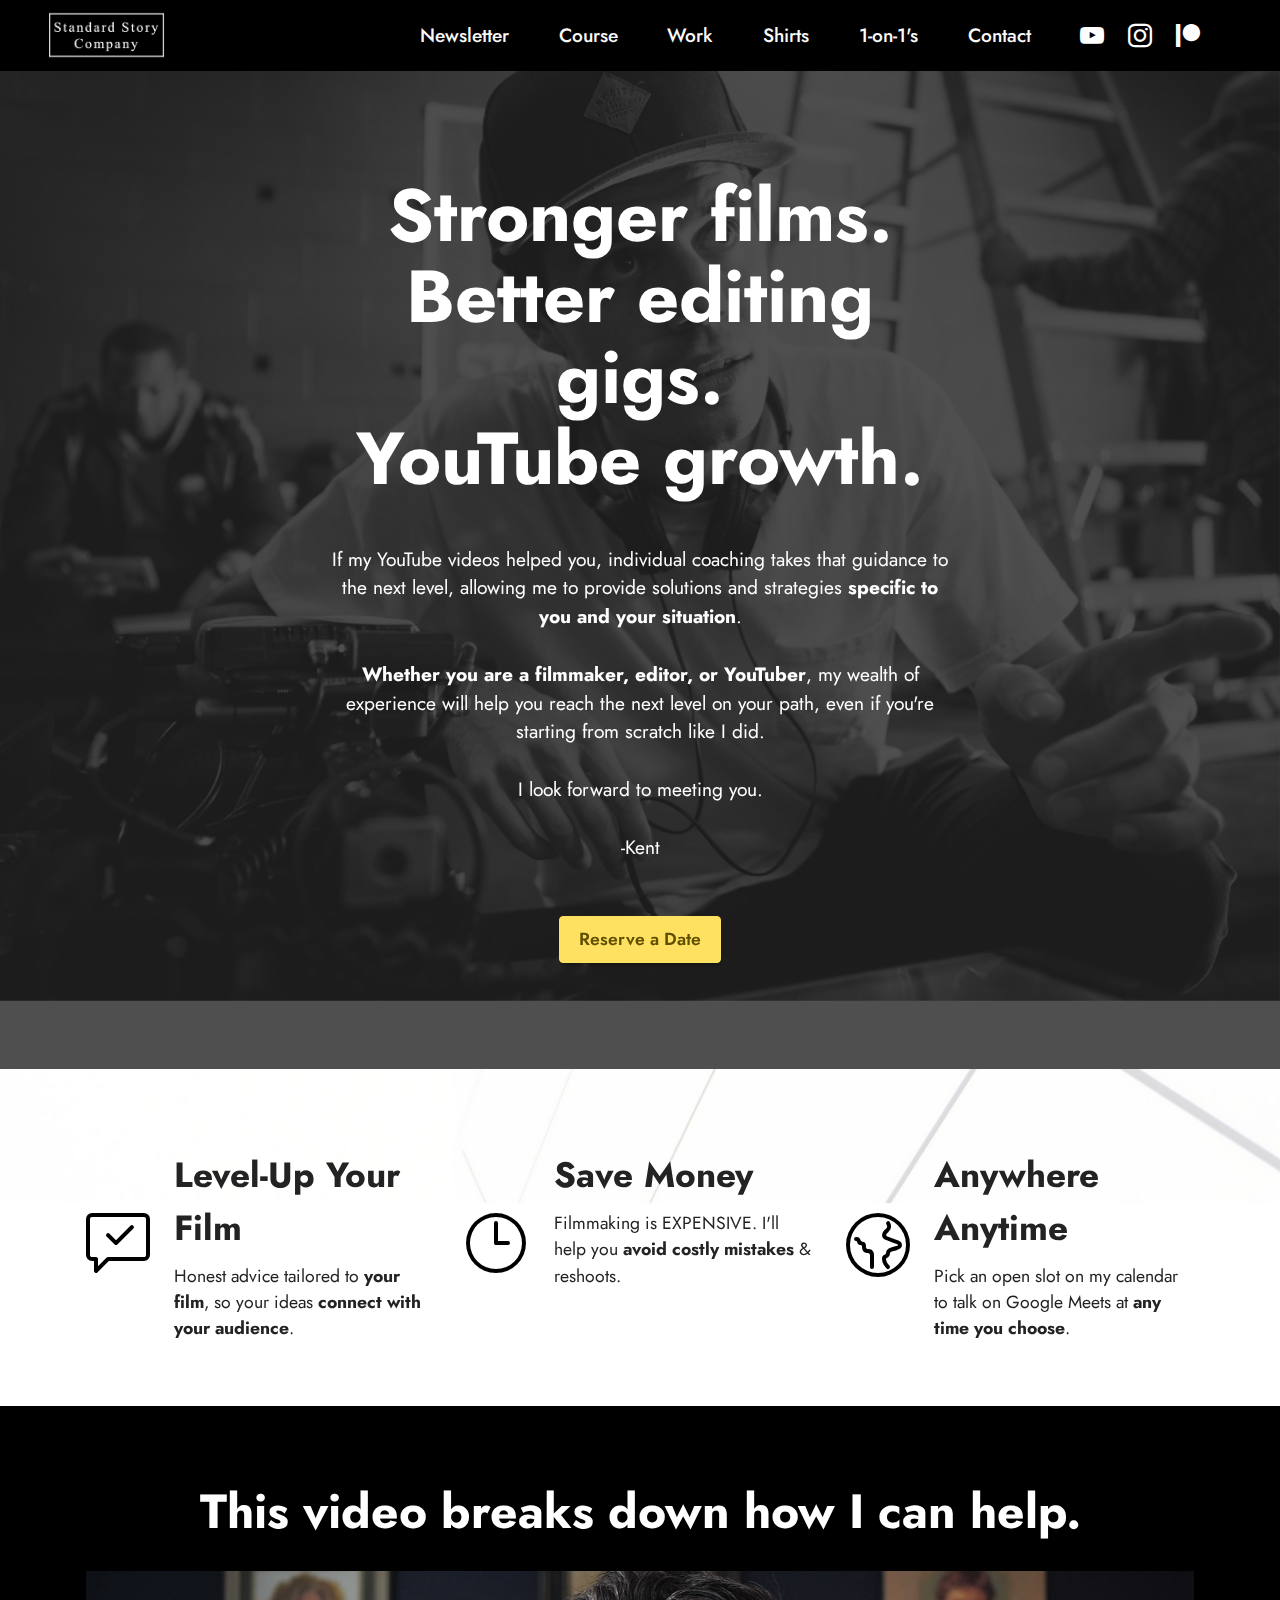
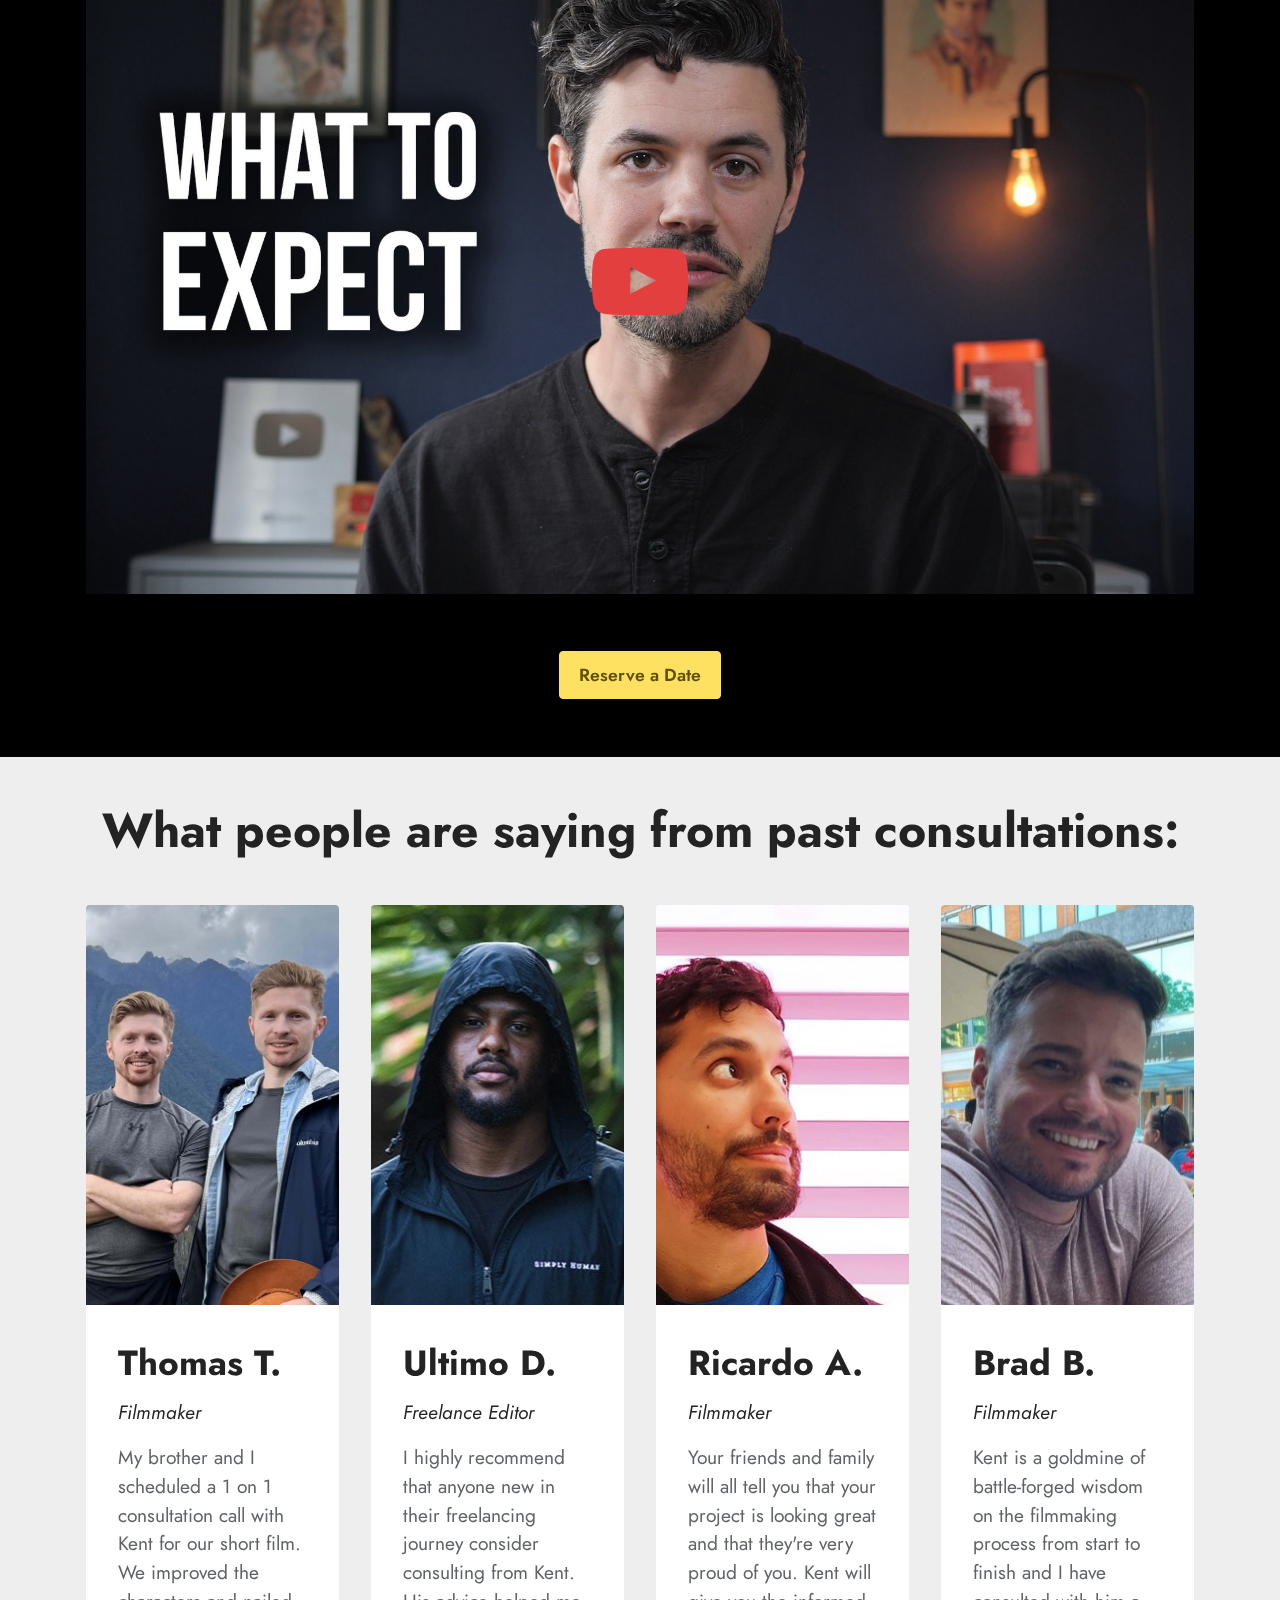
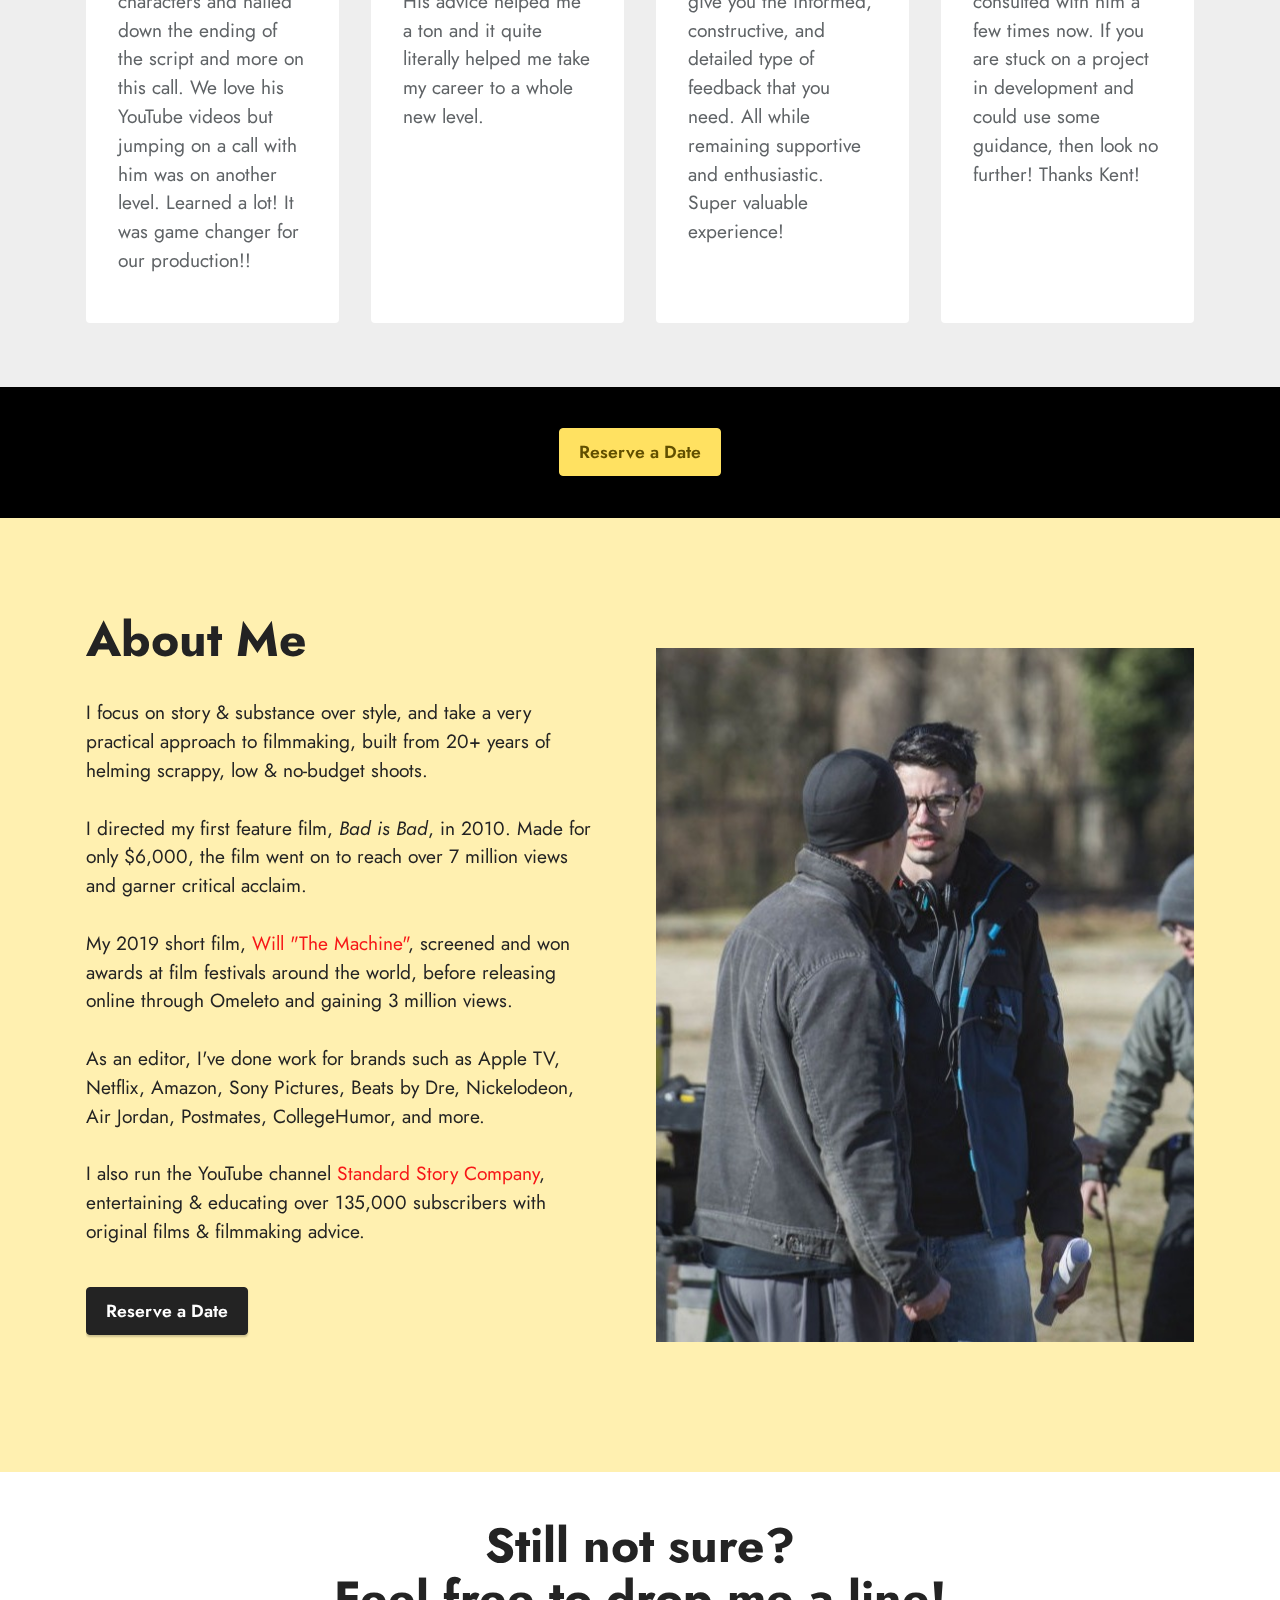
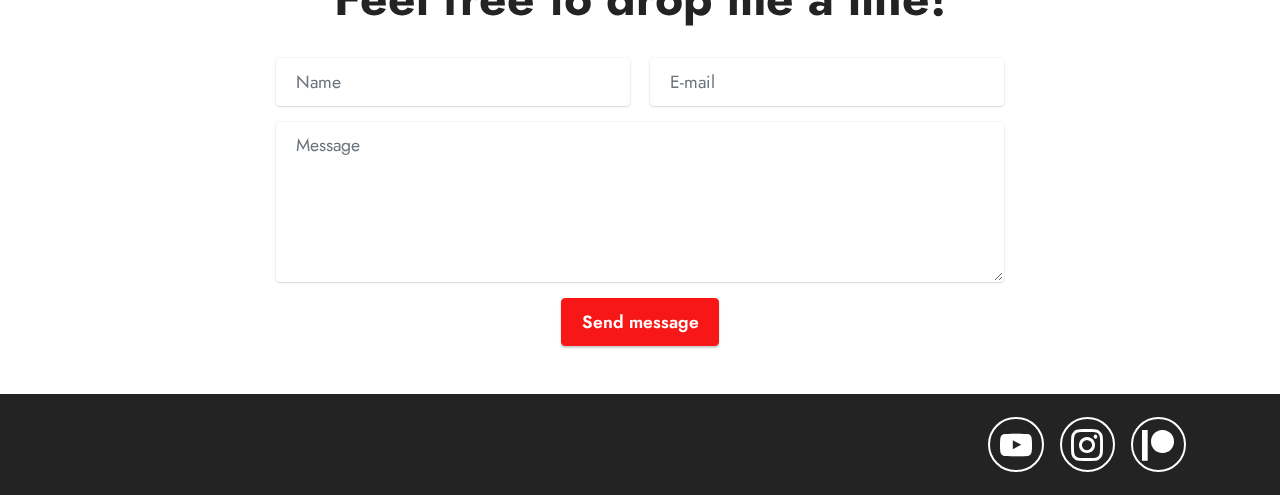
==== commit 15fab17a: "create github pages" ====
--- a/consultations.html
+++ b/consultations.html
@@ -315,7 +315,7 @@
         </div>
         <div class="row justify-content-center mt-4">
             <div class="col-lg-8 mx-auto mbr-form" data-form-type="formoid">
-                <form action="https://mobirise.eu/" method="POST" class="mbr-form form-with-styler" data-form-title="Form Name"><input type="hidden" name="email" data-form-email="true" value="T9PTOFHjAOWB/rDUZJmnl/BbXVx1w8jGQmY9hr66ftxBQ8AoHpNlVEn7D1ion9JSsHjXEuB3S3CauvJQkx6+UTlZ88ys1YIhKUOvEVw7pk4OzjwbUkMkmz8AsWJucJtr">
+                <form action="https://mobirise.eu/" method="POST" class="mbr-form form-with-styler" data-form-title="Form Name"><input type="hidden" name="email" data-form-email="true" value="zqMiql8A87PgDMO/8Fu6vpmI387knG9VdttATOb1lzWz09GKTL54jztQ6EUJ6W3QOInOCIyFykMaTQNdrUrXq24HTzCtig3B5W5c0OcPGn/t8BJ8G3fhz1DZRUBZzQs/">
                     <div class="row">
                         <div hidden="hidden" data-form-alert="" class="alert alert-success col-12">Thanks for reaching out!
 I'll get back to you ASAP, usually within 24 hours.
--- a/assets/mobirise/css/mbr-additional.css
+++ b/assets/mobirise/css/mbr-additional.css
@@ -4427,16 +4427,13 @@
   color: #fafafa;
 }
 .cid-u2OHe4ITtZ {
-  padding-top: 4rem;
-  padding-bottom: 4rem;
+  padding-top: 2rem;
+  padding-bottom: 0rem;
   background-color: #fff0b0;
 }
 .cid-u2OHe4ITtZ img,
 .cid-u2OHe4ITtZ .item-img {
   width: 100%;
-  height: 100%;
-  height: 200px;
-  object-fit: cover;
 }
 .cid-u2OHe4ITtZ .item:focus,
 .cid-u2OHe4ITtZ span:focus {
@@ -4475,8 +4472,8 @@
   text-align: center;
 }
 .cid-u2OqHRb23T {
-  padding-top: 4rem;
-  padding-bottom: 5rem;
+  padding-top: 2rem;
+  padding-bottom: 2rem;
   background-color: #fff0b0;
 }
 .cid-u2OqHRb23T .counter-container ul {
@@ -4499,8 +4496,8 @@
   line-height: 1.2;
 }
 .cid-u2Ox0ONumR {
-  padding-top: 6rem;
-  padding-bottom: 6rem;
+  padding-top: 3rem;
+  padding-bottom: 3rem;
   background-color: #ffffff;
 }
 .cid-u2Ox0ONumR .mbr-fallback-image.disabled {
@@ -4536,8 +4533,8 @@
   object-fit: cover;
 }
 .cid-u2OoIwCokz {
-  padding-top: 6rem;
-  padding-bottom: 6rem;
+  padding-top: 2rem;
+  padding-bottom: 2rem;
   background-color: #ffffff;
 }
 .cid-u2OoIwCokz .mbr-fallback-image.disabled {
@@ -4653,3 +4650,360 @@
   width: 100%;
   object-fit: cover;
 }
+.cid-tAG5fo3xKn {
+  z-index: 1000;
+  width: 100%;
+}
+.cid-tAG5fo3xKn nav.navbar {
+  position: fixed;
+}
+.cid-tAG5fo3xKn .dropdown-item:before {
+  font-family: Moririse2 !important;
+  content: "\e966";
+  display: inline-block;
+  width: 0;
+  position: absolute;
+  left: 1rem;
+  top: 0.5rem;
+  margin-right: 0.5rem;
+  line-height: 1;
+  font-size: inherit;
+  vertical-align: middle;
+  text-align: center;
+  overflow: hidden;
+  transform: scale(0, 1);
+  transition: all 0.25s ease-in-out;
+}
+.cid-tAG5fo3xKn .dropdown-menu {
+  padding: 0;
+  border-radius: 4px;
+  box-shadow: 0 1px 3px 0 rgba(0, 0, 0, 0.1);
+}
+.cid-tAG5fo3xKn .dropdown-item {
+  border-bottom: 1px solid #e6e6e6;
+}
+.cid-tAG5fo3xKn .dropdown-item:hover,
+.cid-tAG5fo3xKn .dropdown-item:focus {
+  background: #fccd07 !important;
+  color: white !important;
+}
+.cid-tAG5fo3xKn .dropdown-item:first-child {
+  border-top-left-radius: 4px;
+  border-top-right-radius: 4px;
+}
+.cid-tAG5fo3xKn .dropdown-item:last-child {
+  border-bottom: none;
+  border-bottom-left-radius: 4px;
+  border-bottom-right-radius: 4px;
+}
+.cid-tAG5fo3xKn .nav-dropdown .link {
+  padding: 0 0.3em !important;
+  margin: 0.667em 1em !important;
+}
+.cid-tAG5fo3xKn .nav-dropdown .link.dropdown-toggle::after {
+  margin-left: 0.5rem;
+  margin-top: 0.2rem;
+}
+.cid-tAG5fo3xKn .nav-link {
+  position: relative;
+}
+.cid-tAG5fo3xKn .container {
+  display: flex;
+  margin: auto;
+}
+.cid-tAG5fo3xKn .iconfont-wrapper {
+  color: #ffffff !important;
+  font-size: 1.5rem;
+  padding-right: 0.5rem;
+}
+.cid-tAG5fo3xKn .dropdown-menu,
+.cid-tAG5fo3xKn .navbar.opened {
+  background: #000000 !important;
+}
+.cid-tAG5fo3xKn .nav-item:focus,
+.cid-tAG5fo3xKn .nav-link:focus {
+  outline: none;
+}
+.cid-tAG5fo3xKn .dropdown .dropdown-menu .dropdown-item {
+  width: auto;
+  transition: all 0.25s ease-in-out;
+}
+.cid-tAG5fo3xKn .dropdown .dropdown-menu .dropdown-item::after {
+  right: 0.5rem;
+}
+.cid-tAG5fo3xKn .dropdown .dropdown-menu .dropdown-item .mbr-iconfont {
+  margin-right: 0.5rem;
+  vertical-align: sub;
+}
+.cid-tAG5fo3xKn .dropdown .dropdown-menu .dropdown-item .mbr-iconfont:before {
+  display: inline-block;
+  transform: scale(1, 1);
+  transition: all 0.25s ease-in-out;
+}
+.cid-tAG5fo3xKn .collapsed .dropdown-menu .dropdown-item:before {
+  display: none;
+}
+.cid-tAG5fo3xKn .collapsed .dropdown .dropdown-menu .dropdown-item {
+  padding: 0.235em 1.5em 0.235em 1.5em !important;
+  transition: none;
+  margin: 0 !important;
+}
+.cid-tAG5fo3xKn .navbar {
+  min-height: 70px;
+  transition: all 0.3s;
+  border-bottom: 1px solid transparent;
+  background: #000000;
+}
+.cid-tAG5fo3xKn .navbar.opened {
+  transition: all 0.3s;
+}
+.cid-tAG5fo3xKn .navbar .dropdown-item {
+  padding: 0.5rem 1.8rem;
+}
+.cid-tAG5fo3xKn .navbar .navbar-logo img {
+  width: auto;
+}
+.cid-tAG5fo3xKn .navbar .navbar-collapse {
+  justify-content: flex-end;
+  z-index: 1;
+}
+.cid-tAG5fo3xKn .navbar.collapsed {
+  justify-content: center;
+}
+.cid-tAG5fo3xKn .navbar.collapsed .nav-item .nav-link::before {
+  display: none;
+}
+.cid-tAG5fo3xKn .navbar.collapsed.opened .dropdown-menu {
+  top: 0;
+}
+@media (min-width: 992px) {
+  .cid-tAG5fo3xKn .navbar.collapsed.opened:not(.navbar-short) .navbar-collapse {
+    max-height: calc(98.5vh - 3rem);
+  }
+}
+.cid-tAG5fo3xKn .navbar.collapsed .dropdown-menu .dropdown-submenu {
+  left: 0 !important;
+}
+.cid-tAG5fo3xKn .navbar.collapsed .dropdown-menu .dropdown-item:after {
+  right: auto;
+}
+.cid-tAG5fo3xKn .navbar.collapsed .dropdown-menu .dropdown-toggle[data-toggle="dropdown-submenu"]:after {
+  margin-left: 0.5rem;
+  margin-top: 0.2rem;
+  border-top: 0.35em solid;
+  border-right: 0.35em solid transparent;
+  border-left: 0.35em solid transparent;
+  border-bottom: 0;
+  top: 41%;
+}
+.cid-tAG5fo3xKn .navbar.collapsed ul.navbar-nav li {
+  margin: auto;
+}
+.cid-tAG5fo3xKn .navbar.collapsed .dropdown-menu .dropdown-item {
+  padding: 0.25rem 1.5rem;
+  text-align: center;
+}
+.cid-tAG5fo3xKn .navbar.collapsed .icons-menu {
+  padding-left: 0;
+  padding-right: 0;
+  padding-top: 0.5rem;
+  padding-bottom: 0.5rem;
+}
+@media (max-width: 991px) {
+  .cid-tAG5fo3xKn .navbar .nav-item .nav-link::before {
+    display: none;
+  }
+  .cid-tAG5fo3xKn .navbar.opened .dropdown-menu {
+    top: 0;
+  }
+  .cid-tAG5fo3xKn .navbar .dropdown-menu .dropdown-submenu {
+    left: 0 !important;
+  }
+  .cid-tAG5fo3xKn .navbar .dropdown-menu .dropdown-item:after {
+    right: auto;
+  }
+  .cid-tAG5fo3xKn .navbar .dropdown-menu .dropdown-toggle[data-toggle="dropdown-submenu"]:after {
+    margin-left: 0.5rem;
+    margin-top: 0.2rem;
+    border-top: 0.35em solid;
+    border-right: 0.35em solid transparent;
+    border-left: 0.35em solid transparent;
+    border-bottom: 0;
+    top: 40%;
+  }
+  .cid-tAG5fo3xKn .navbar .navbar-logo img {
+    height: 3rem !important;
+  }
+  .cid-tAG5fo3xKn .navbar ul.navbar-nav li {
+    margin: auto;
+  }
+  .cid-tAG5fo3xKn .navbar .dropdown-menu .dropdown-item {
+    padding: 0.25rem 1.5rem !important;
+    text-align: center;
+  }
+  .cid-tAG5fo3xKn .navbar .navbar-brand {
+    flex-shrink: initial;
+    flex-basis: auto;
+    word-break: break-word;
+    padding-right: 2rem;
+  }
+  .cid-tAG5fo3xKn .navbar .navbar-toggler {
+    flex-basis: auto;
+  }
+  .cid-tAG5fo3xKn .navbar .icons-menu {
+    padding-left: 0;
+    padding-top: 0.5rem;
+    padding-bottom: 0.5rem;
+  }
+}
+.cid-tAG5fo3xKn .navbar.navbar-short {
+  min-height: 60px;
+}
+.cid-tAG5fo3xKn .navbar.navbar-short .navbar-logo img {
+  height: 2.5rem !important;
+}
+.cid-tAG5fo3xKn .navbar.navbar-short .navbar-brand {
+  min-height: 60px;
+  padding: 0;
+}
+.cid-tAG5fo3xKn .navbar-brand {
+  min-height: 70px;
+  flex-shrink: 0;
+  align-items: center;
+  margin-right: 0;
+  padding: 10px 0;
+  transition: all 0.3s;
+  word-break: break-word;
+  z-index: 1;
+}
+.cid-tAG5fo3xKn .navbar-brand .navbar-caption {
+  line-height: inherit !important;
+}
+.cid-tAG5fo3xKn .navbar-brand .navbar-logo a {
+  outline: none;
+}
+.cid-tAG5fo3xKn .dropdown-item.active,
+.cid-tAG5fo3xKn .dropdown-item:active {
+  background-color: transparent;
+}
+.cid-tAG5fo3xKn .navbar-expand-lg .navbar-nav .nav-link {
+  padding: 0;
+}
+.cid-tAG5fo3xKn .nav-dropdown .link.dropdown-toggle {
+  margin-right: 1.667em;
+}
+.cid-tAG5fo3xKn .nav-dropdown .link.dropdown-toggle[aria-expanded="true"] {
+  margin-right: 0;
+  padding: 0.667em 1.667em;
+}
+.cid-tAG5fo3xKn .navbar.navbar-expand-lg .dropdown .dropdown-menu {
+  background: #000000;
+}
+.cid-tAG5fo3xKn .navbar.navbar-expand-lg .dropdown .dropdown-menu .dropdown-submenu {
+  margin: 0;
+  left: 100%;
+}
+.cid-tAG5fo3xKn .navbar .dropdown.open > .dropdown-menu {
+  display: block;
+}
+.cid-tAG5fo3xKn ul.navbar-nav {
+  flex-wrap: wrap;
+}
+.cid-tAG5fo3xKn .navbar-buttons {
+  text-align: center;
+  min-width: 170px;
+}
+.cid-tAG5fo3xKn button.navbar-toggler {
+  outline: none;
+  width: 31px;
+  height: 20px;
+  cursor: pointer;
+  transition: all 0.2s;
+  position: relative;
+  align-self: center;
+}
+.cid-tAG5fo3xKn button.navbar-toggler .hamburger span {
+  position: absolute;
+  right: 0;
+  width: 30px;
+  height: 2px;
+  border-right: 5px;
+  background-color: #fccd07;
+}
+.cid-tAG5fo3xKn button.navbar-toggler .hamburger span:nth-child(1) {
+  top: 0;
+  transition: all 0.2s;
+}
+.cid-tAG5fo3xKn button.navbar-toggler .hamburger span:nth-child(2) {
+  top: 8px;
+  transition: all 0.15s;
+}
+.cid-tAG5fo3xKn button.navbar-toggler .hamburger span:nth-child(3) {
+  top: 8px;
+  transition: all 0.15s;
+}
+.cid-tAG5fo3xKn button.navbar-toggler .hamburger span:nth-child(4) {
+  top: 16px;
+  transition: all 0.2s;
+}
+.cid-tAG5fo3xKn nav.opened .hamburger span:nth-child(1) {
+  top: 8px;
+  width: 0;
+  opacity: 0;
+  right: 50%;
+  transition: all 0.2s;
+}
+.cid-tAG5fo3xKn nav.opened .hamburger span:nth-child(2) {
+  transform: rotate(45deg);
+  transition: all 0.25s;
+}
+.cid-tAG5fo3xKn nav.opened .hamburger span:nth-child(3) {
+  transform: rotate(-45deg);
+  transition: all 0.25s;
+}
+.cid-tAG5fo3xKn nav.opened .hamburger span:nth-child(4) {
+  top: 8px;
+  width: 0;
+  opacity: 0;
+  right: 50%;
+  transition: all 0.2s;
+}
+.cid-tAG5fo3xKn .navbar-dropdown {
+  padding: 0 1rem;
+  position: fixed;
+}
+.cid-tAG5fo3xKn a.nav-link {
+  display: flex;
+  align-items: center;
+  justify-content: center;
+}
+.cid-tAG5fo3xKn .icons-menu {
+  flex-wrap: nowrap;
+  display: flex;
+  justify-content: center;
+  padding-left: 1rem;
+  padding-right: 1rem;
+  padding-top: 0.3rem;
+  text-align: center;
+}
+@media screen and (-ms-high-contrast: active), (-ms-high-contrast: none) {
+  .cid-tAG5fo3xKn .navbar {
+    height: 70px;
+  }
+  .cid-tAG5fo3xKn .navbar.opened {
+    height: auto;
+  }
+  .cid-tAG5fo3xKn .nav-item .nav-link:hover::before {
+    width: 175%;
+    max-width: calc(100% + 2rem);
+    left: -1rem;
+  }
+}
+.cid-u2S7RxCMAO {
+  padding-top: 15px;
+  padding-bottom: 15px;
+  background-color: white;
+}
+.cid-u2S7RxCMAO img {
+  width: auto;
+}
--- a/assets/mobirise/css/mbr-additional.css
+++ b/assets/mobirise/css/mbr-additional.css
@@ -4427,16 +4427,13 @@
   color: #fafafa;
 }
 .cid-u2OHe4ITtZ {
-  padding-top: 4rem;
-  padding-bottom: 4rem;
+  padding-top: 2rem;
+  padding-bottom: 0rem;
   background-color: #fff0b0;
 }
 .cid-u2OHe4ITtZ img,
 .cid-u2OHe4ITtZ .item-img {
   width: 100%;
-  height: 100%;
-  height: 200px;
-  object-fit: cover;
 }
 .cid-u2OHe4ITtZ .item:focus,
 .cid-u2OHe4ITtZ span:focus {
@@ -4475,8 +4472,8 @@
   text-align: center;
 }
 .cid-u2OqHRb23T {
-  padding-top: 4rem;
-  padding-bottom: 5rem;
+  padding-top: 2rem;
+  padding-bottom: 2rem;
   background-color: #fff0b0;
 }
 .cid-u2OqHRb23T .counter-container ul {
@@ -4499,8 +4496,8 @@
   line-height: 1.2;
 }
 .cid-u2Ox0ONumR {
-  padding-top: 6rem;
-  padding-bottom: 6rem;
+  padding-top: 3rem;
+  padding-bottom: 3rem;
   background-color: #ffffff;
 }
 .cid-u2Ox0ONumR .mbr-fallback-image.disabled {
@@ -4536,8 +4533,8 @@
   object-fit: cover;
 }
 .cid-u2OoIwCokz {
-  padding-top: 6rem;
-  padding-bottom: 6rem;
+  padding-top: 2rem;
+  padding-bottom: 2rem;
   background-color: #ffffff;
 }
 .cid-u2OoIwCokz .mbr-fallback-image.disabled {
@@ -4653,3 +4650,360 @@
   width: 100%;
   object-fit: cover;
 }
+.cid-tAG5fo3xKn {
+  z-index: 1000;
+  width: 100%;
+}
+.cid-tAG5fo3xKn nav.navbar {
+  position: fixed;
+}
+.cid-tAG5fo3xKn .dropdown-item:before {
+  font-family: Moririse2 !important;
+  content: "\e966";
+  display: inline-block;
+  width: 0;
+  position: absolute;
+  left: 1rem;
+  top: 0.5rem;
+  margin-right: 0.5rem;
+  line-height: 1;
+  font-size: inherit;
+  vertical-align: middle;
+  text-align: center;
+  overflow: hidden;
+  transform: scale(0, 1);
+  transition: all 0.25s ease-in-out;
+}
+.cid-tAG5fo3xKn .dropdown-menu {
+  padding: 0;
+  border-radius: 4px;
+  box-shadow: 0 1px 3px 0 rgba(0, 0, 0, 0.1);
+}
+.cid-tAG5fo3xKn .dropdown-item {
+  border-bottom: 1px solid #e6e6e6;
+}
+.cid-tAG5fo3xKn .dropdown-item:hover,
+.cid-tAG5fo3xKn .dropdown-item:focus {
+  background: #fccd07 !important;
+  color: white !important;
+}
+.cid-tAG5fo3xKn .dropdown-item:first-child {
+  border-top-left-radius: 4px;
+  border-top-right-radius: 4px;
+}
+.cid-tAG5fo3xKn .dropdown-item:last-child {
+  border-bottom: none;
+  border-bottom-left-radius: 4px;
+  border-bottom-right-radius: 4px;
+}
+.cid-tAG5fo3xKn .nav-dropdown .link {
+  padding: 0 0.3em !important;
+  margin: 0.667em 1em !important;
+}
+.cid-tAG5fo3xKn .nav-dropdown .link.dropdown-toggle::after {
+  margin-left: 0.5rem;
+  margin-top: 0.2rem;
+}
+.cid-tAG5fo3xKn .nav-link {
+  position: relative;
+}
+.cid-tAG5fo3xKn .container {
+  display: flex;
+  margin: auto;
+}
+.cid-tAG5fo3xKn .iconfont-wrapper {
+  color: #ffffff !important;
+  font-size: 1.5rem;
+  padding-right: 0.5rem;
+}
+.cid-tAG5fo3xKn .dropdown-menu,
+.cid-tAG5fo3xKn .navbar.opened {
+  background: #000000 !important;
+}
+.cid-tAG5fo3xKn .nav-item:focus,
+.cid-tAG5fo3xKn .nav-link:focus {
+  outline: none;
+}
+.cid-tAG5fo3xKn .dropdown .dropdown-menu .dropdown-item {
+  width: auto;
+  transition: all 0.25s ease-in-out;
+}
+.cid-tAG5fo3xKn .dropdown .dropdown-menu .dropdown-item::after {
+  right: 0.5rem;
+}
+.cid-tAG5fo3xKn .dropdown .dropdown-menu .dropdown-item .mbr-iconfont {
+  margin-right: 0.5rem;
+  vertical-align: sub;
+}
+.cid-tAG5fo3xKn .dropdown .dropdown-menu .dropdown-item .mbr-iconfont:before {
+  display: inline-block;
+  transform: scale(1, 1);
+  transition: all 0.25s ease-in-out;
+}
+.cid-tAG5fo3xKn .collapsed .dropdown-menu .dropdown-item:before {
+  display: none;
+}
+.cid-tAG5fo3xKn .collapsed .dropdown .dropdown-menu .dropdown-item {
+  padding: 0.235em 1.5em 0.235em 1.5em !important;
+  transition: none;
+  margin: 0 !important;
+}
+.cid-tAG5fo3xKn .navbar {
+  min-height: 70px;
+  transition: all 0.3s;
+  border-bottom: 1px solid transparent;
+  background: #000000;
+}
+.cid-tAG5fo3xKn .navbar.opened {
+  transition: all 0.3s;
+}
+.cid-tAG5fo3xKn .navbar .dropdown-item {
+  padding: 0.5rem 1.8rem;
+}
+.cid-tAG5fo3xKn .navbar .navbar-logo img {
+  width: auto;
+}
+.cid-tAG5fo3xKn .navbar .navbar-collapse {
+  justify-content: flex-end;
+  z-index: 1;
+}
+.cid-tAG5fo3xKn .navbar.collapsed {
+  justify-content: center;
+}
+.cid-tAG5fo3xKn .navbar.collapsed .nav-item .nav-link::before {
+  display: none;
+}
+.cid-tAG5fo3xKn .navbar.collapsed.opened .dropdown-menu {
+  top: 0;
+}
+@media (min-width: 992px) {
+  .cid-tAG5fo3xKn .navbar.collapsed.opened:not(.navbar-short) .navbar-collapse {
+    max-height: calc(98.5vh - 3rem);
+  }
+}
+.cid-tAG5fo3xKn .navbar.collapsed .dropdown-menu .dropdown-submenu {
+  left: 0 !important;
+}
+.cid-tAG5fo3xKn .navbar.collapsed .dropdown-menu .dropdown-item:after {
+  right: auto;
+}
+.cid-tAG5fo3xKn .navbar.collapsed .dropdown-menu .dropdown-toggle[data-toggle="dropdown-submenu"]:after {
+  margin-left: 0.5rem;
+  margin-top: 0.2rem;
+  border-top: 0.35em solid;
+  border-right: 0.35em solid transparent;
+  border-left: 0.35em solid transparent;
+  border-bottom: 0;
+  top: 41%;
+}
+.cid-tAG5fo3xKn .navbar.collapsed ul.navbar-nav li {
+  margin: auto;
+}
+.cid-tAG5fo3xKn .navbar.collapsed .dropdown-menu .dropdown-item {
+  padding: 0.25rem 1.5rem;
+  text-align: center;
+}
+.cid-tAG5fo3xKn .navbar.collapsed .icons-menu {
+  padding-left: 0;
+  padding-right: 0;
+  padding-top: 0.5rem;
+  padding-bottom: 0.5rem;
+}
+@media (max-width: 991px) {
+  .cid-tAG5fo3xKn .navbar .nav-item .nav-link::before {
+    display: none;
+  }
+  .cid-tAG5fo3xKn .navbar.opened .dropdown-menu {
+    top: 0;
+  }
+  .cid-tAG5fo3xKn .navbar .dropdown-menu .dropdown-submenu {
+    left: 0 !important;
+  }
+  .cid-tAG5fo3xKn .navbar .dropdown-menu .dropdown-item:after {
+    right: auto;
+  }
+  .cid-tAG5fo3xKn .navbar .dropdown-menu .dropdown-toggle[data-toggle="dropdown-submenu"]:after {
+    margin-left: 0.5rem;
+    margin-top: 0.2rem;
+    border-top: 0.35em solid;
+    border-right: 0.35em solid transparent;
+    border-left: 0.35em solid transparent;
+    border-bottom: 0;
+    top: 40%;
+  }
+  .cid-tAG5fo3xKn .navbar .navbar-logo img {
+    height: 3rem !important;
+  }
+  .cid-tAG5fo3xKn .navbar ul.navbar-nav li {
+    margin: auto;
+  }
+  .cid-tAG5fo3xKn .navbar .dropdown-menu .dropdown-item {
+    padding: 0.25rem 1.5rem !important;
+    text-align: center;
+  }
+  .cid-tAG5fo3xKn .navbar .navbar-brand {
+    flex-shrink: initial;
+    flex-basis: auto;
+    word-break: break-word;
+    padding-right: 2rem;
+  }
+  .cid-tAG5fo3xKn .navbar .navbar-toggler {
+    flex-basis: auto;
+  }
+  .cid-tAG5fo3xKn .navbar .icons-menu {
+    padding-left: 0;
+    padding-top: 0.5rem;
+    padding-bottom: 0.5rem;
+  }
+}
+.cid-tAG5fo3xKn .navbar.navbar-short {
+  min-height: 60px;
+}
+.cid-tAG5fo3xKn .navbar.navbar-short .navbar-logo img {
+  height: 2.5rem !important;
+}
+.cid-tAG5fo3xKn .navbar.navbar-short .navbar-brand {
+  min-height: 60px;
+  padding: 0;
+}
+.cid-tAG5fo3xKn .navbar-brand {
+  min-height: 70px;
+  flex-shrink: 0;
+  align-items: center;
+  margin-right: 0;
+  padding: 10px 0;
+  transition: all 0.3s;
+  word-break: break-word;
+  z-index: 1;
+}
+.cid-tAG5fo3xKn .navbar-brand .navbar-caption {
+  line-height: inherit !important;
+}
+.cid-tAG5fo3xKn .navbar-brand .navbar-logo a {
+  outline: none;
+}
+.cid-tAG5fo3xKn .dropdown-item.active,
+.cid-tAG5fo3xKn .dropdown-item:active {
+  background-color: transparent;
+}
+.cid-tAG5fo3xKn .navbar-expand-lg .navbar-nav .nav-link {
+  padding: 0;
+}
+.cid-tAG5fo3xKn .nav-dropdown .link.dropdown-toggle {
+  margin-right: 1.667em;
+}
+.cid-tAG5fo3xKn .nav-dropdown .link.dropdown-toggle[aria-expanded="true"] {
+  margin-right: 0;
+  padding: 0.667em 1.667em;
+}
+.cid-tAG5fo3xKn .navbar.navbar-expand-lg .dropdown .dropdown-menu {
+  background: #000000;
+}
+.cid-tAG5fo3xKn .navbar.navbar-expand-lg .dropdown .dropdown-menu .dropdown-submenu {
+  margin: 0;
+  left: 100%;
+}
+.cid-tAG5fo3xKn .navbar .dropdown.open > .dropdown-menu {
+  display: block;
+}
+.cid-tAG5fo3xKn ul.navbar-nav {
+  flex-wrap: wrap;
+}
+.cid-tAG5fo3xKn .navbar-buttons {
+  text-align: center;
+  min-width: 170px;
+}
+.cid-tAG5fo3xKn button.navbar-toggler {
+  outline: none;
+  width: 31px;
+  height: 20px;
+  cursor: pointer;
+  transition: all 0.2s;
+  position: relative;
+  align-self: center;
+}
+.cid-tAG5fo3xKn button.navbar-toggler .hamburger span {
+  position: absolute;
+  right: 0;
+  width: 30px;
+  height: 2px;
+  border-right: 5px;
+  background-color: #fccd07;
+}
+.cid-tAG5fo3xKn button.navbar-toggler .hamburger span:nth-child(1) {
+  top: 0;
+  transition: all 0.2s;
+}
+.cid-tAG5fo3xKn button.navbar-toggler .hamburger span:nth-child(2) {
+  top: 8px;
+  transition: all 0.15s;
+}
+.cid-tAG5fo3xKn button.navbar-toggler .hamburger span:nth-child(3) {
+  top: 8px;
+  transition: all 0.15s;
+}
+.cid-tAG5fo3xKn button.navbar-toggler .hamburger span:nth-child(4) {
+  top: 16px;
+  transition: all 0.2s;
+}
+.cid-tAG5fo3xKn nav.opened .hamburger span:nth-child(1) {
+  top: 8px;
+  width: 0;
+  opacity: 0;
+  right: 50%;
+  transition: all 0.2s;
+}
+.cid-tAG5fo3xKn nav.opened .hamburger span:nth-child(2) {
+  transform: rotate(45deg);
+  transition: all 0.25s;
+}
+.cid-tAG5fo3xKn nav.opened .hamburger span:nth-child(3) {
+  transform: rotate(-45deg);
+  transition: all 0.25s;
+}
+.cid-tAG5fo3xKn nav.opened .hamburger span:nth-child(4) {
+  top: 8px;
+  width: 0;
+  opacity: 0;
+  right: 50%;
+  transition: all 0.2s;
+}
+.cid-tAG5fo3xKn .navbar-dropdown {
+  padding: 0 1rem;
+  position: fixed;
+}
+.cid-tAG5fo3xKn a.nav-link {
+  display: flex;
+  align-items: center;
+  justify-content: center;
+}
+.cid-tAG5fo3xKn .icons-menu {
+  flex-wrap: nowrap;
+  display: flex;
+  justify-content: center;
+  padding-left: 1rem;
+  padding-right: 1rem;
+  padding-top: 0.3rem;
+  text-align: center;
+}
+@media screen and (-ms-high-contrast: active), (-ms-high-contrast: none) {
+  .cid-tAG5fo3xKn .navbar {
+    height: 70px;
+  }
+  .cid-tAG5fo3xKn .navbar.opened {
+    height: auto;
+  }
+  .cid-tAG5fo3xKn .nav-item .nav-link:hover::before {
+    width: 175%;
+    max-width: calc(100% + 2rem);
+    left: -1rem;
+  }
+}
+.cid-u2S7RxCMAO {
+  padding-top: 15px;
+  padding-bottom: 15px;
+  background-color: white;
+}
+.cid-u2S7RxCMAO img {
+  width: auto;
+}
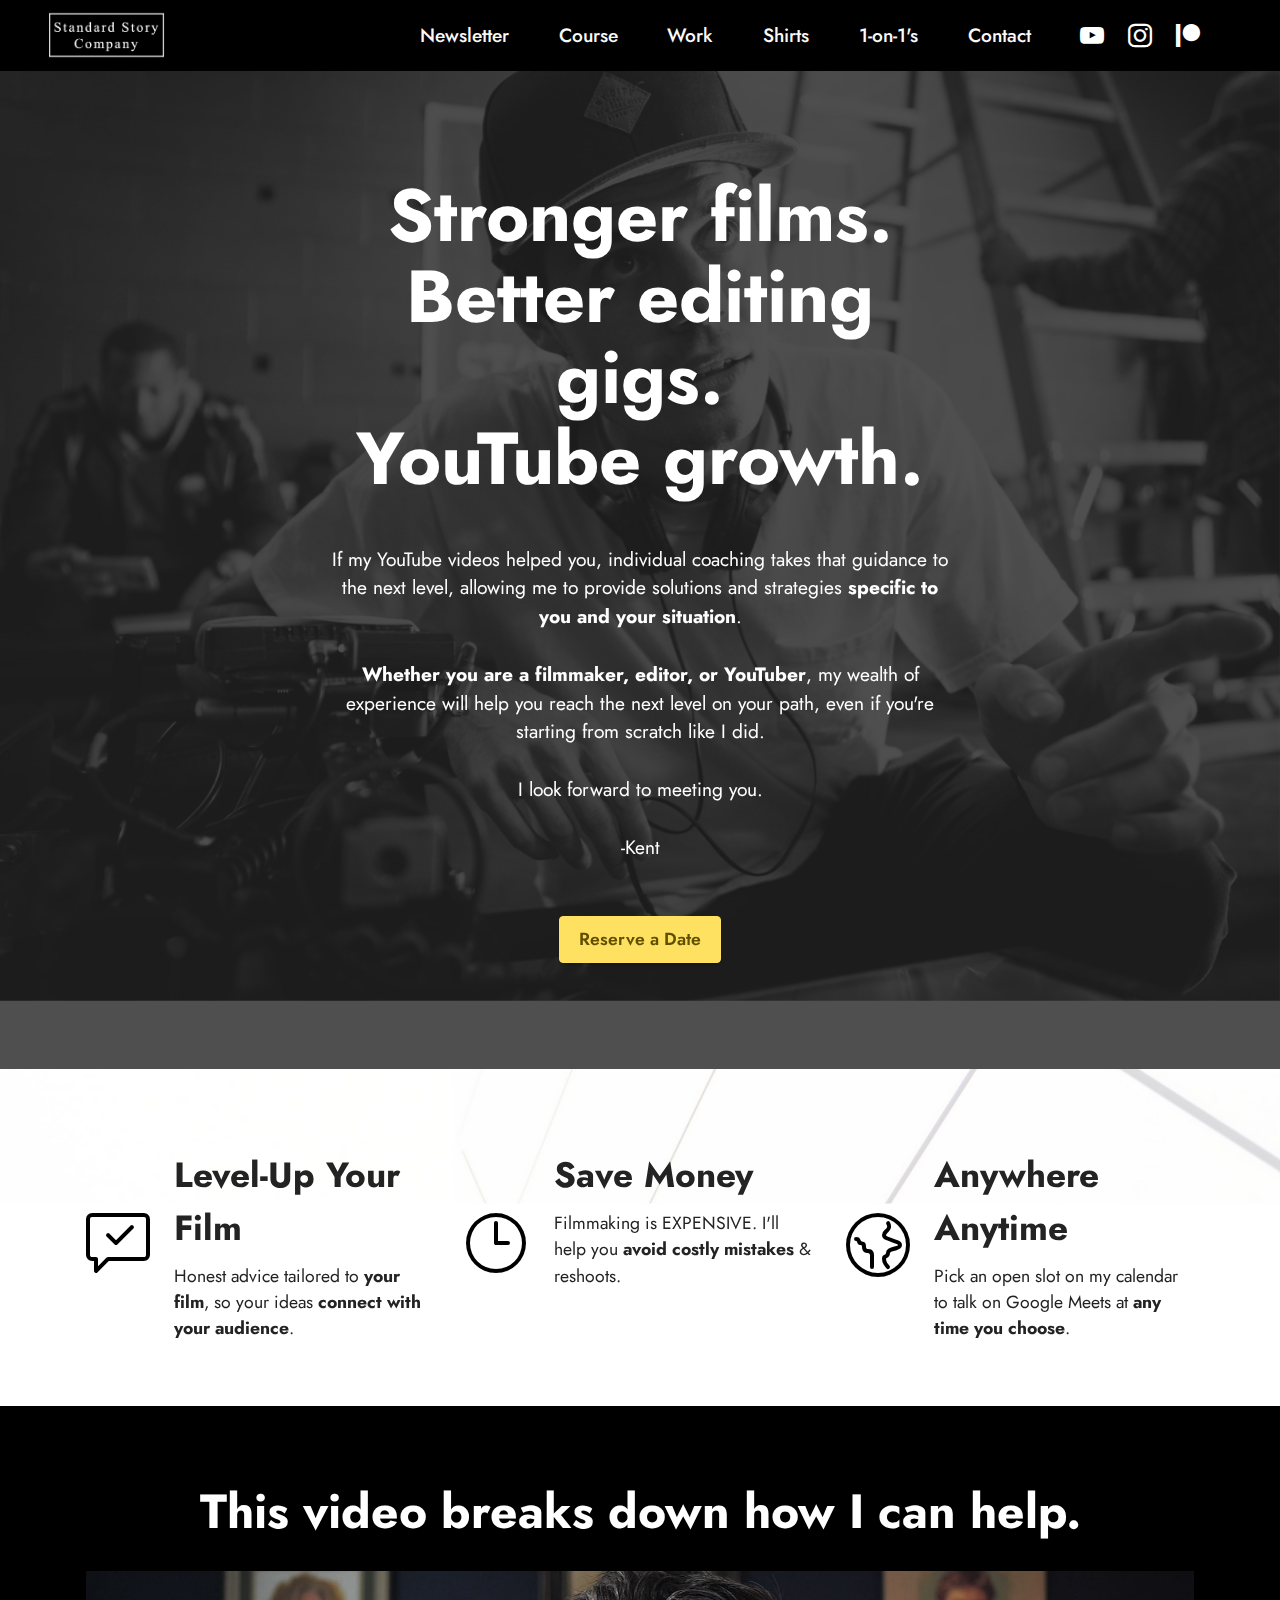
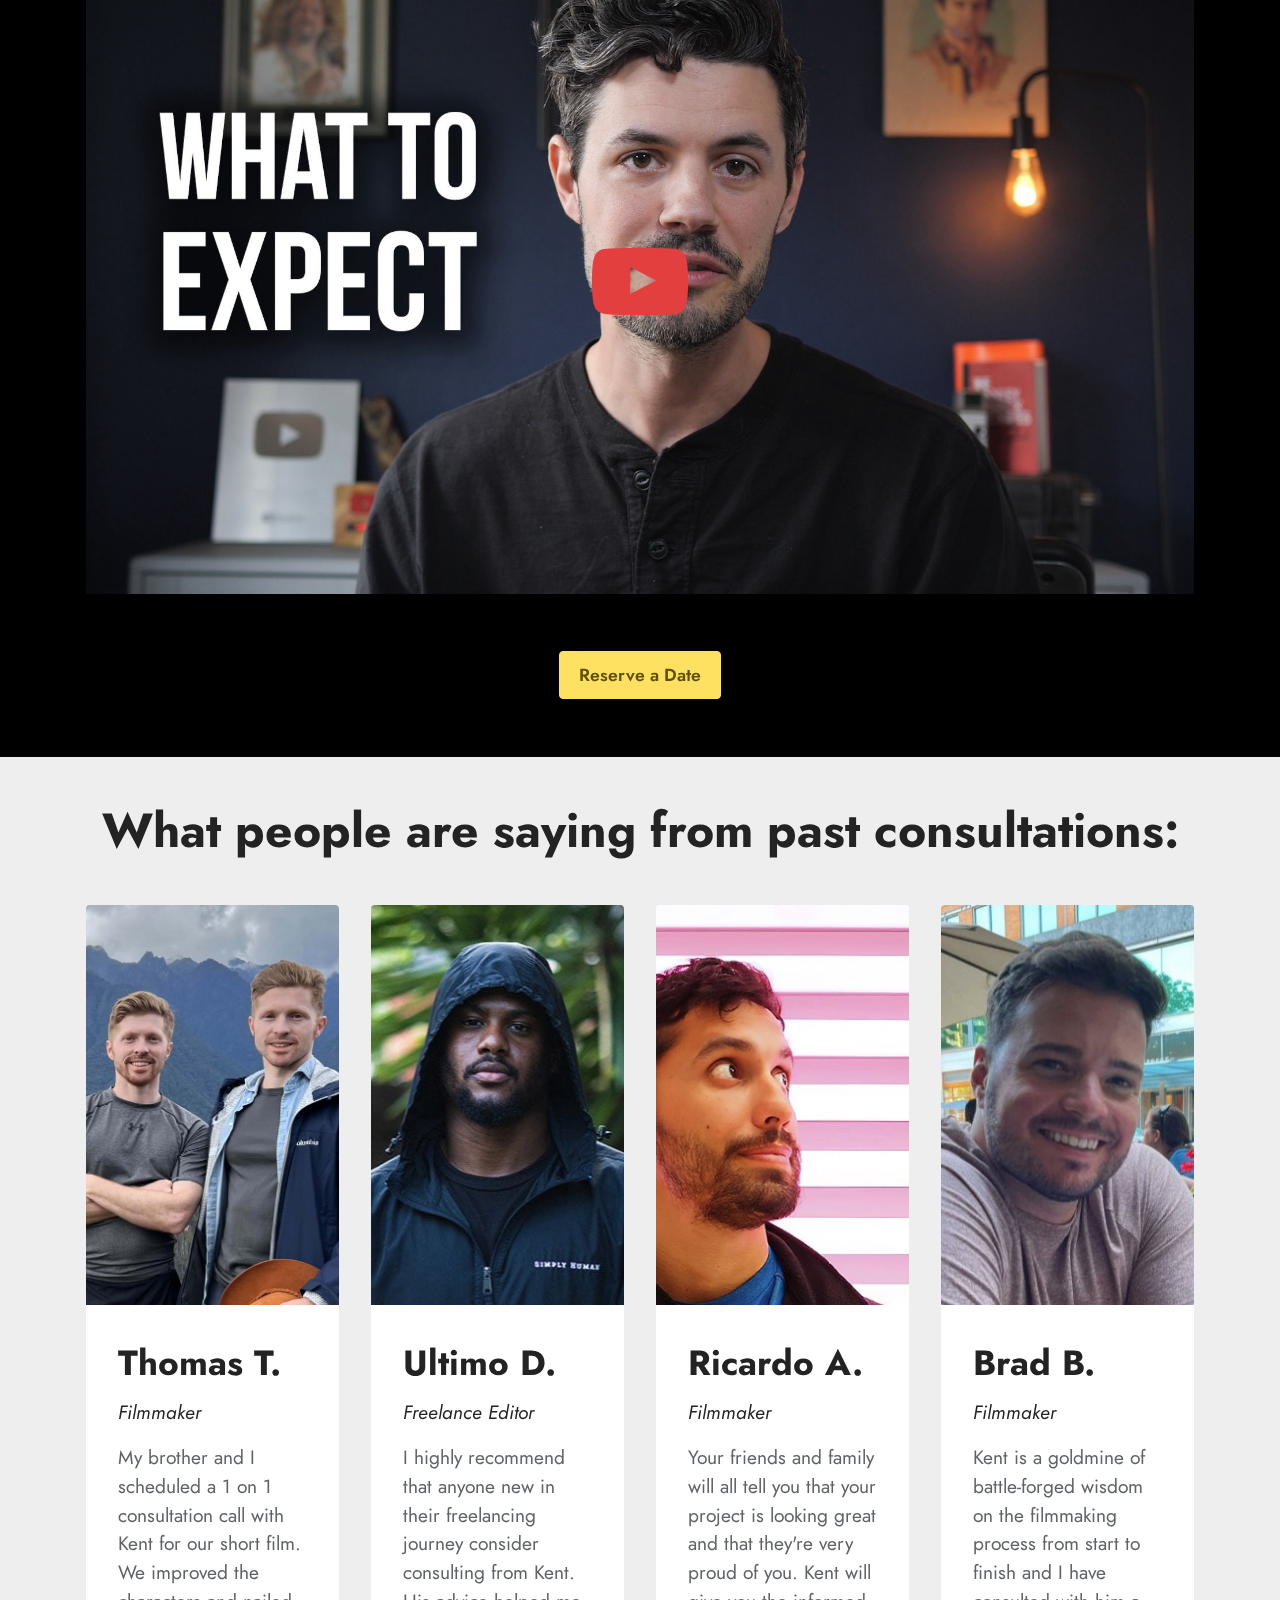
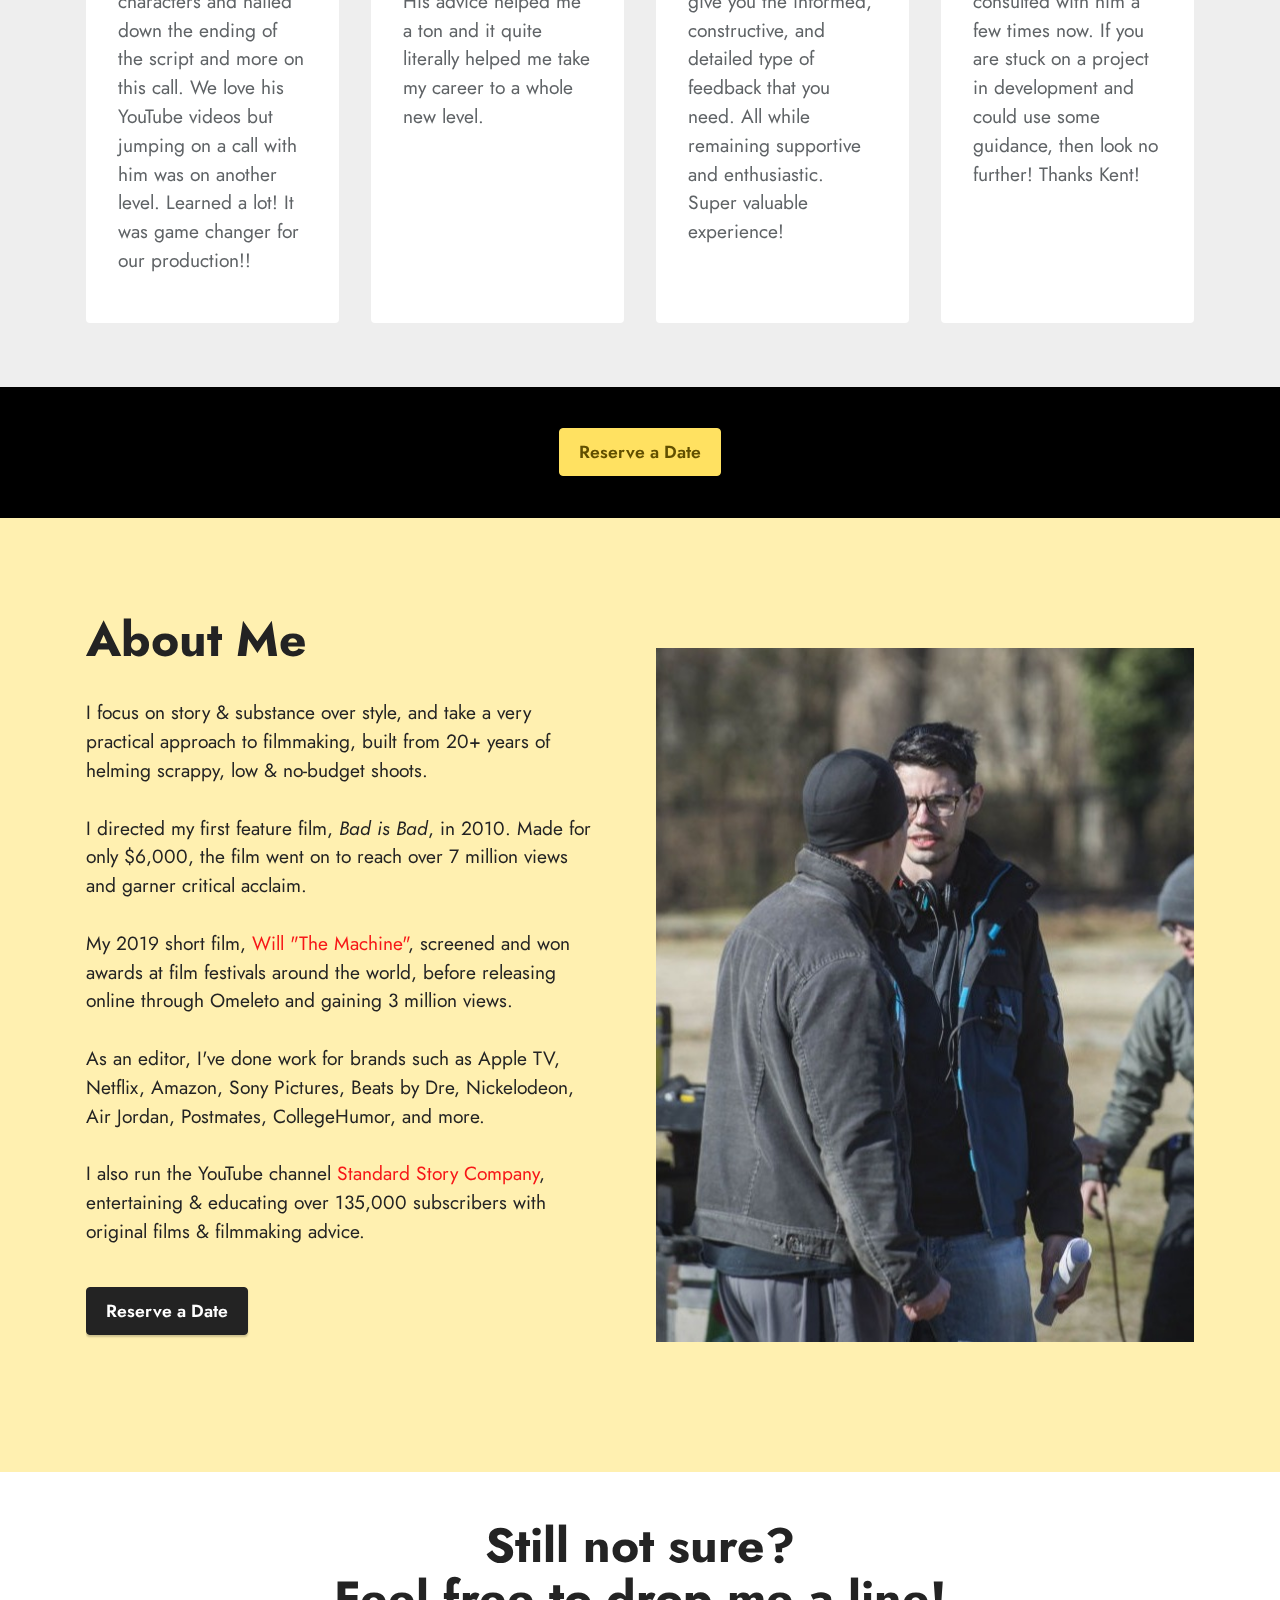
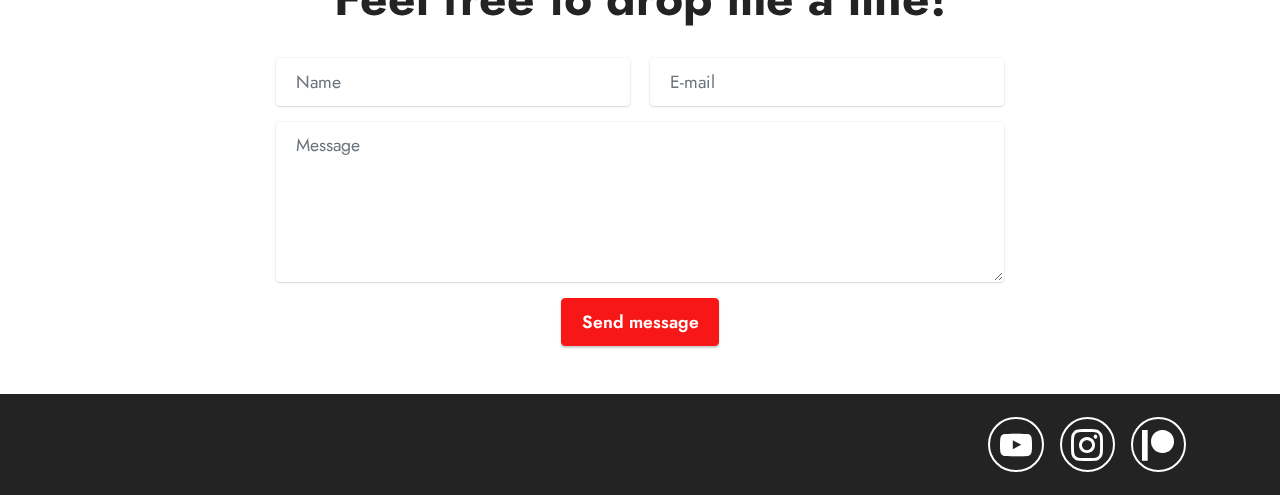
==== commit d24be776: "create github pages" ====
--- a/consultations.html
+++ b/consultations.html
@@ -315,7 +315,7 @@
         </div>
         <div class="row justify-content-center mt-4">
             <div class="col-lg-8 mx-auto mbr-form" data-form-type="formoid">
-                <form action="https://mobirise.eu/" method="POST" class="mbr-form form-with-styler" data-form-title="Form Name"><input type="hidden" name="email" data-form-email="true" value="zqMiql8A87PgDMO/8Fu6vpmI387knG9VdttATOb1lzWz09GKTL54jztQ6EUJ6W3QOInOCIyFykMaTQNdrUrXq24HTzCtig3B5W5c0OcPGn/t8BJ8G3fhz1DZRUBZzQs/">
+                <form action="https://mobirise.eu/" method="POST" class="mbr-form form-with-styler" data-form-title="Form Name"><input type="hidden" name="email" data-form-email="true" value="l5lwMlOFEUREzsYkOCYqak2v+lSNJQZOASjGGCwVDTKkYk9CKi+VMa14PSAagDn+YWl96uWLg93EWY1FE213/Vs5708tDfx6UWA9BknNmEGE1zEnImwDgwp2T3RzQPC6">
                     <div class="row">
                         <div hidden="hidden" data-form-alert="" class="alert alert-success col-12">Thanks for reaching out!
 I'll get back to you ASAP, usually within 24 hours.
--- a/assets/mobirise/css/mbr-additional.css
+++ b/assets/mobirise/css/mbr-additional.css
@@ -4999,11 +4999,14 @@
     left: -1rem;
   }
 }
-.cid-u2S7RxCMAO {
-  padding-top: 15px;
-  padding-bottom: 15px;
-  background-color: white;
-}
-.cid-u2S7RxCMAO img {
-  width: auto;
-}
+.cid-loBbPU3DP9 {
+  padding-top: 8rem;
+  padding-bottom: 1rem;
+  background-color: #fff0b0;
+}
+.cid-loBbPU3DP9 .mbr-section-title {
+  text-align: center;
+}
+.cid-loBbPU3DP9 .frame {
+  min-height: 800px;
+}
--- a/assets/mobirise/css/mbr-additional.css
+++ b/assets/mobirise/css/mbr-additional.css
@@ -4999,11 +4999,14 @@
     left: -1rem;
   }
 }
-.cid-u2S7RxCMAO {
-  padding-top: 15px;
-  padding-bottom: 15px;
-  background-color: white;
-}
-.cid-u2S7RxCMAO img {
-  width: auto;
-}
+.cid-loBbPU3DP9 {
+  padding-top: 8rem;
+  padding-bottom: 1rem;
+  background-color: #fff0b0;
+}
+.cid-loBbPU3DP9 .mbr-section-title {
+  text-align: center;
+}
+.cid-loBbPU3DP9 .frame {
+  min-height: 800px;
+}
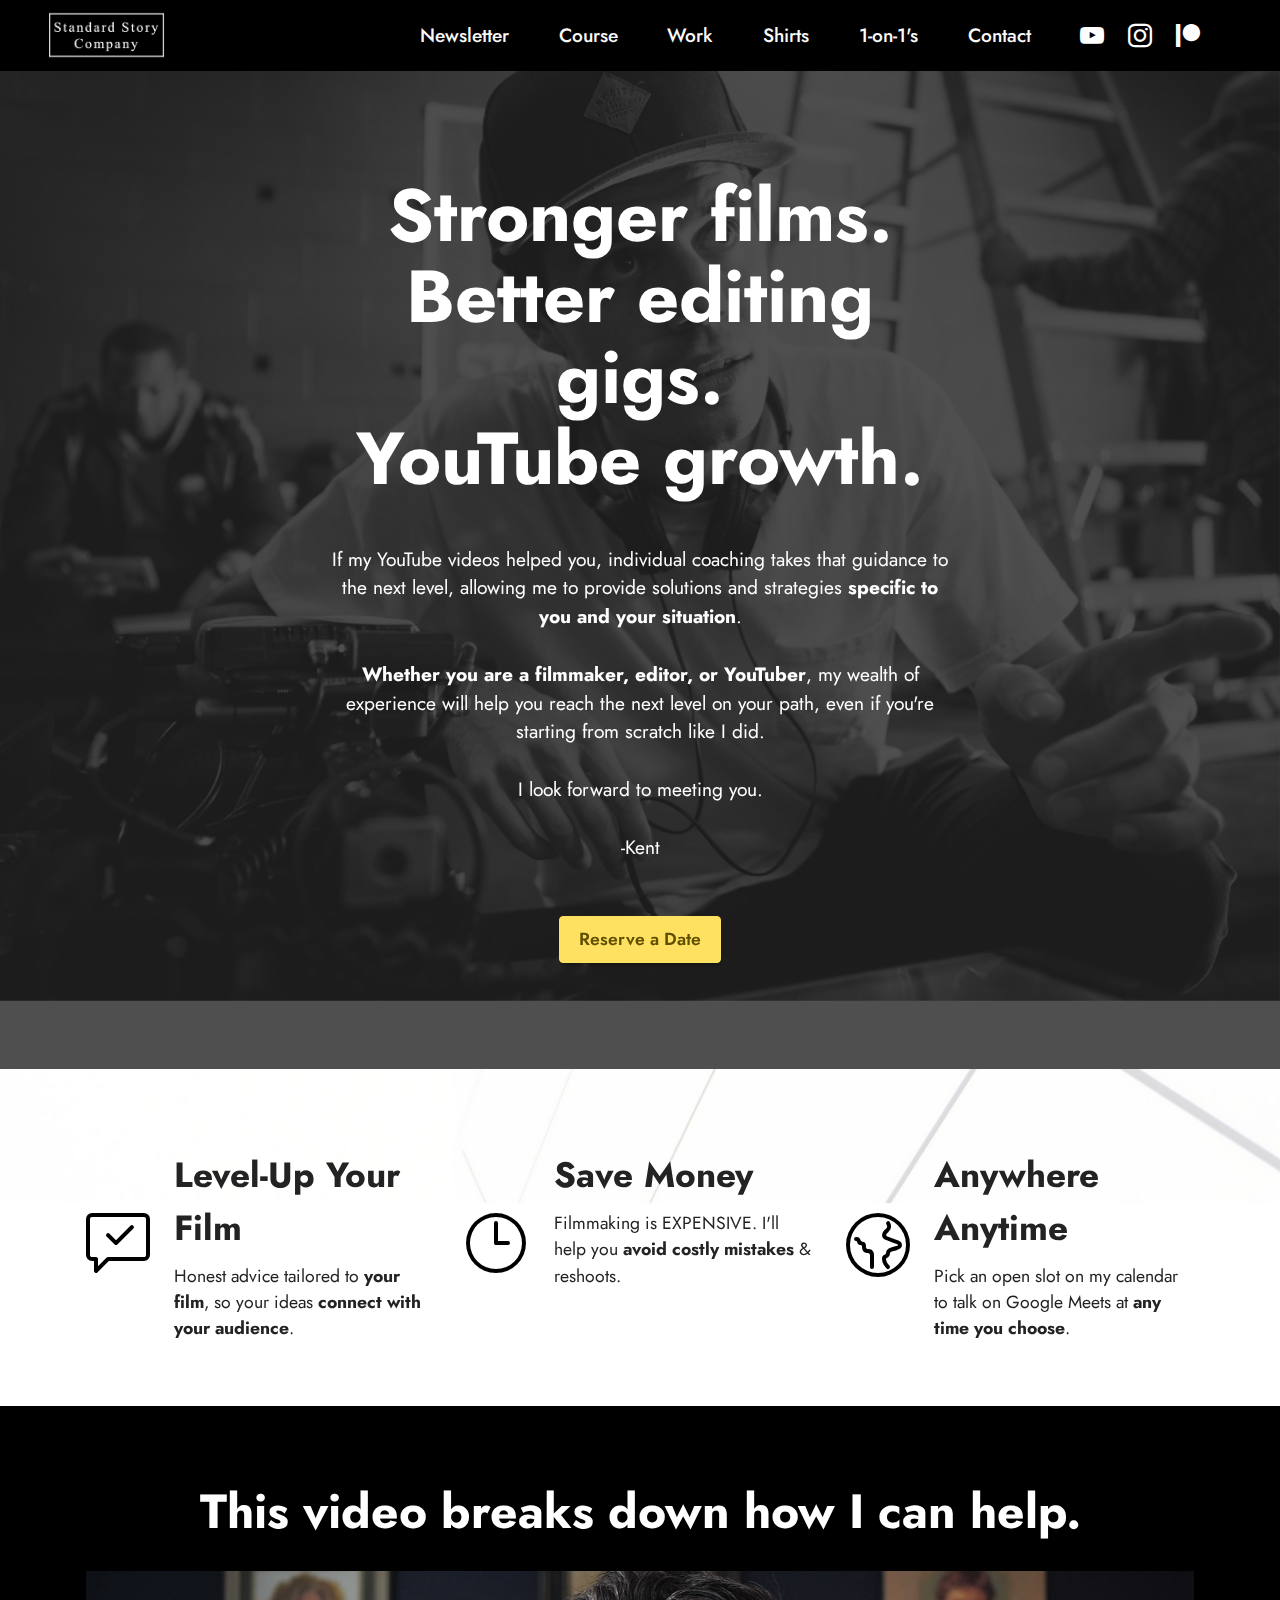
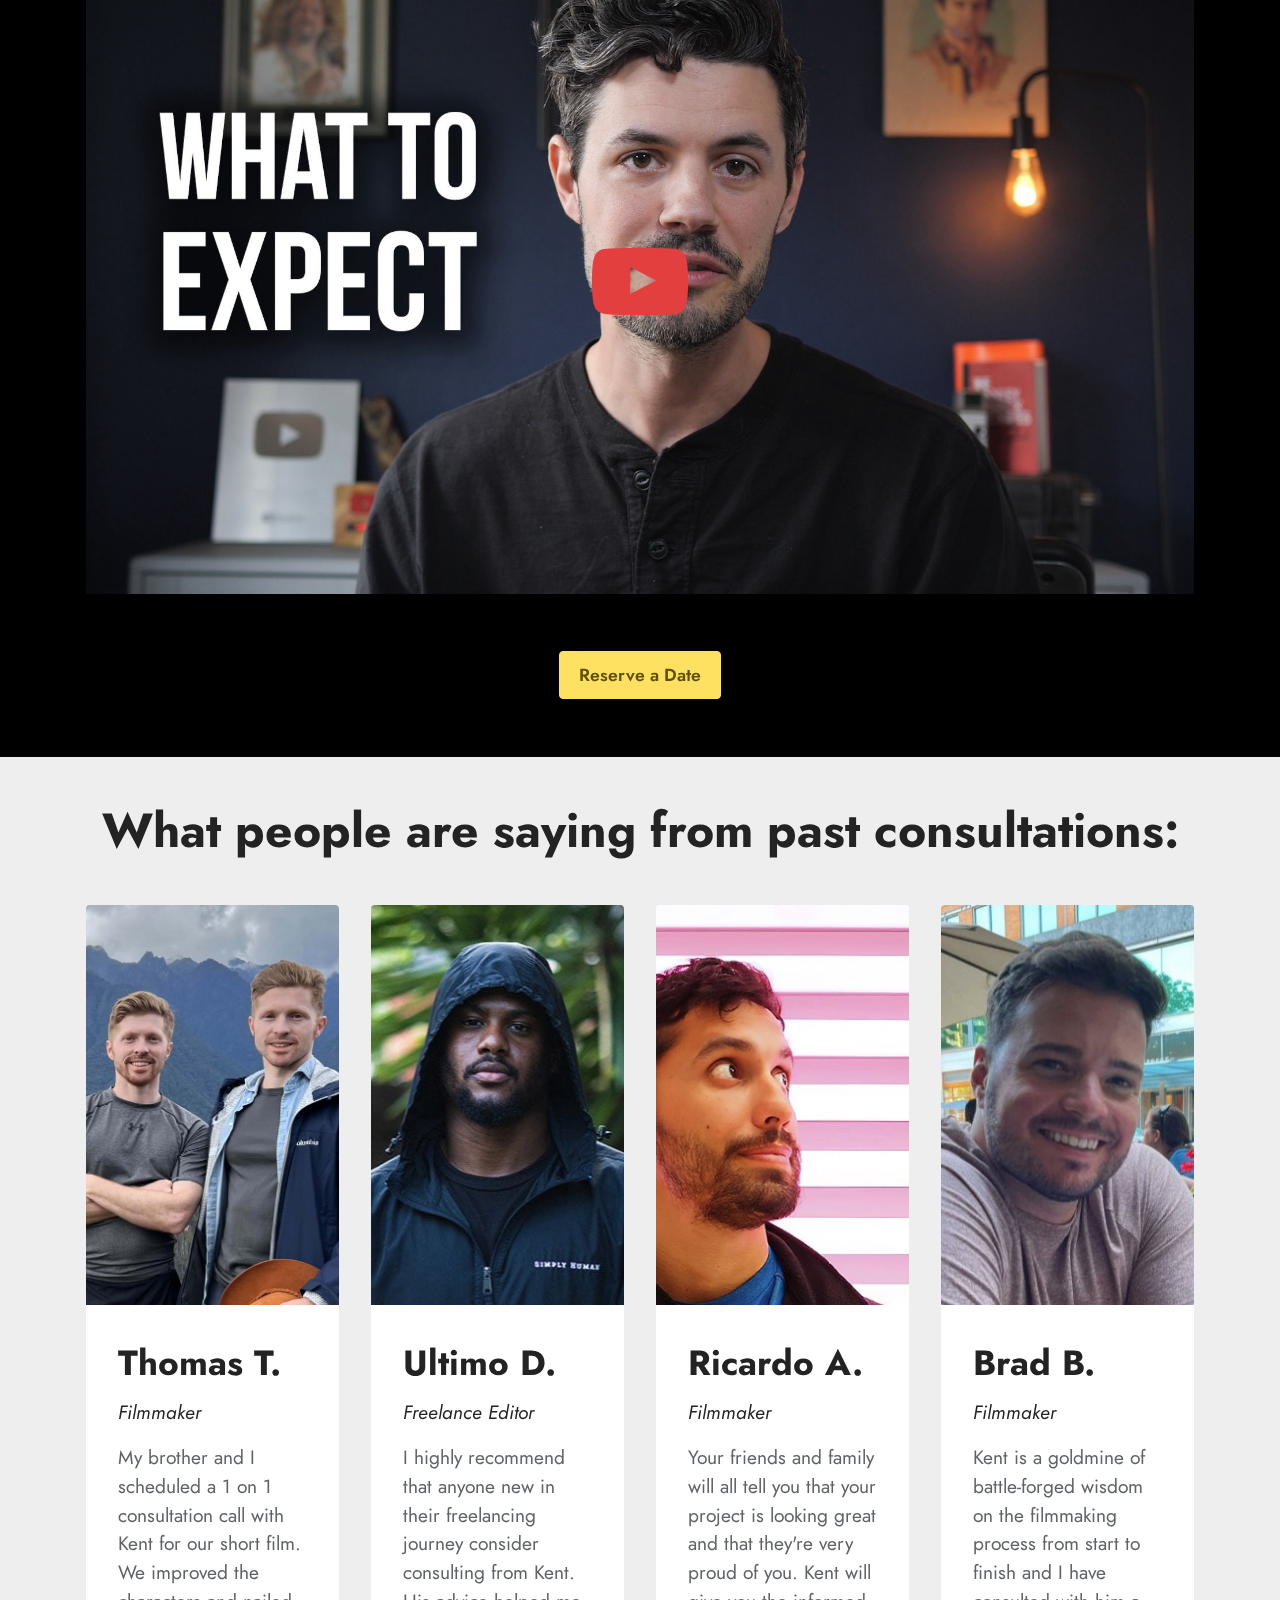
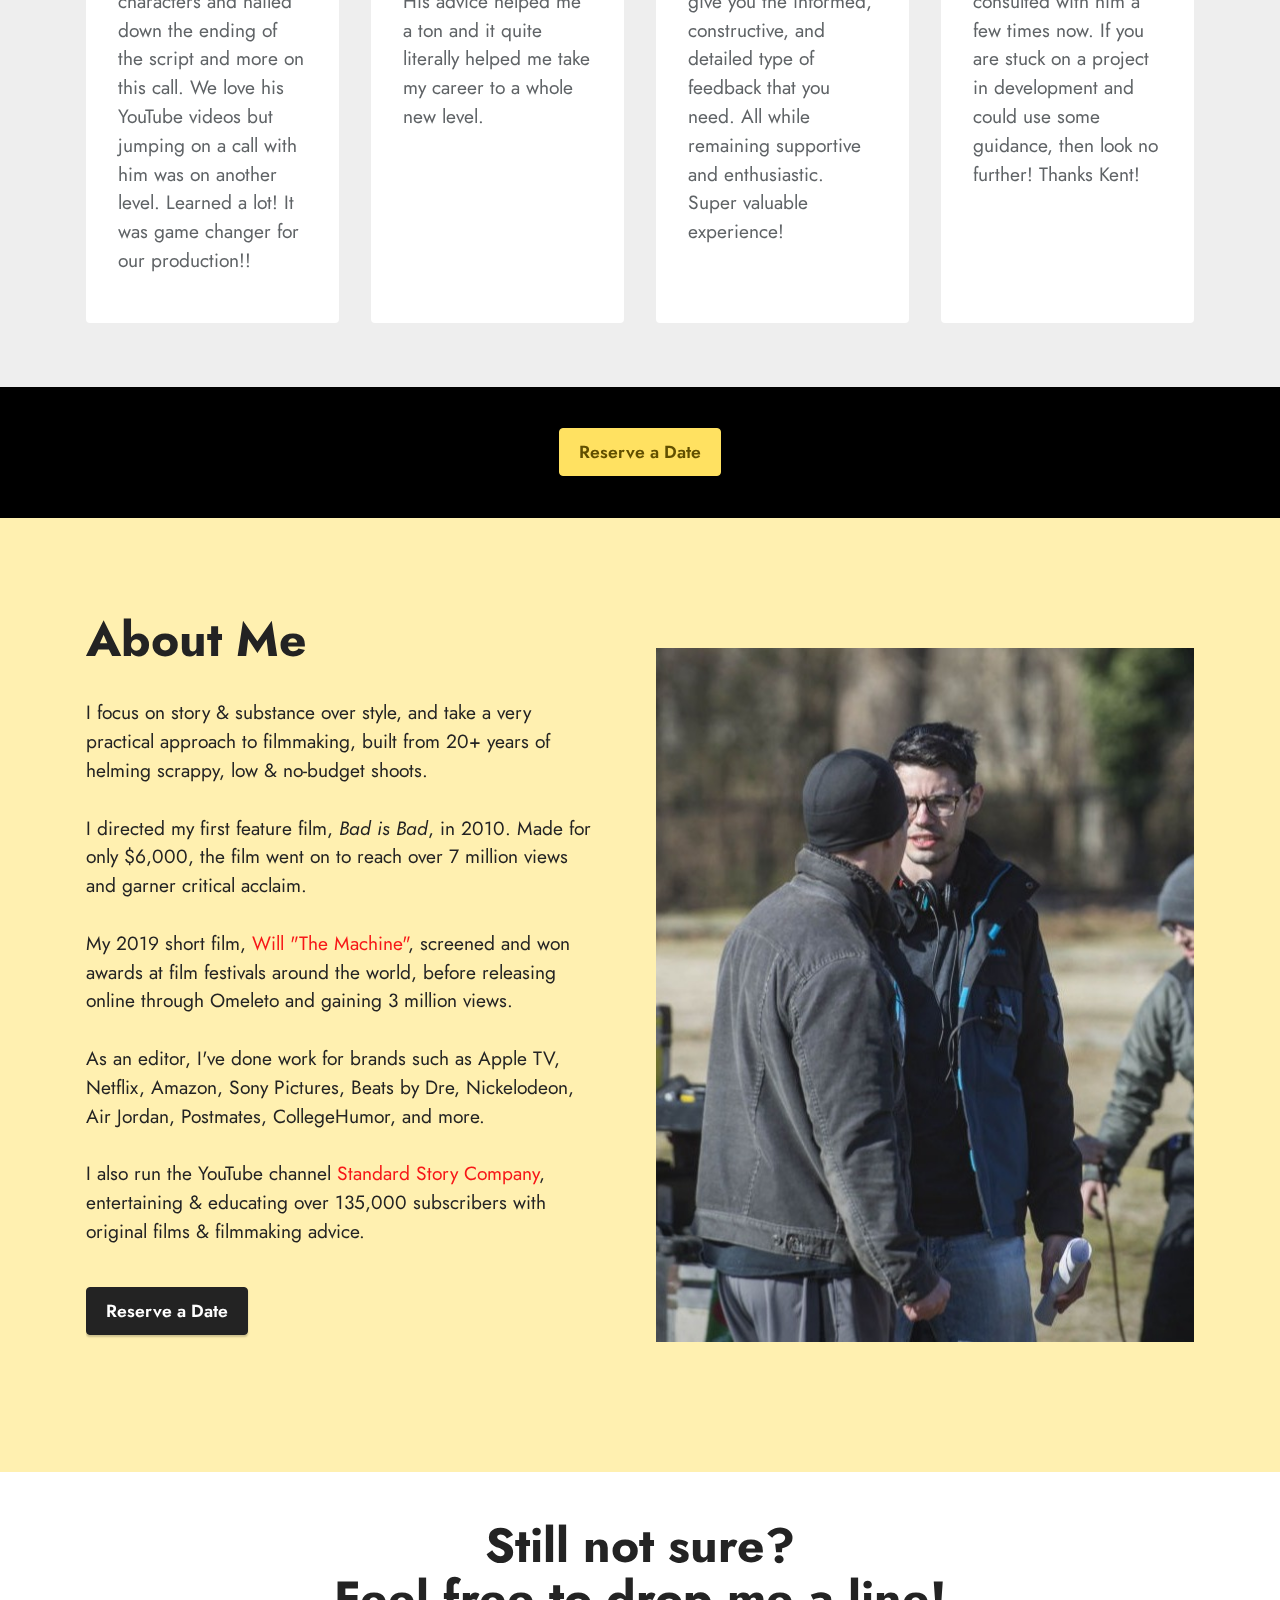
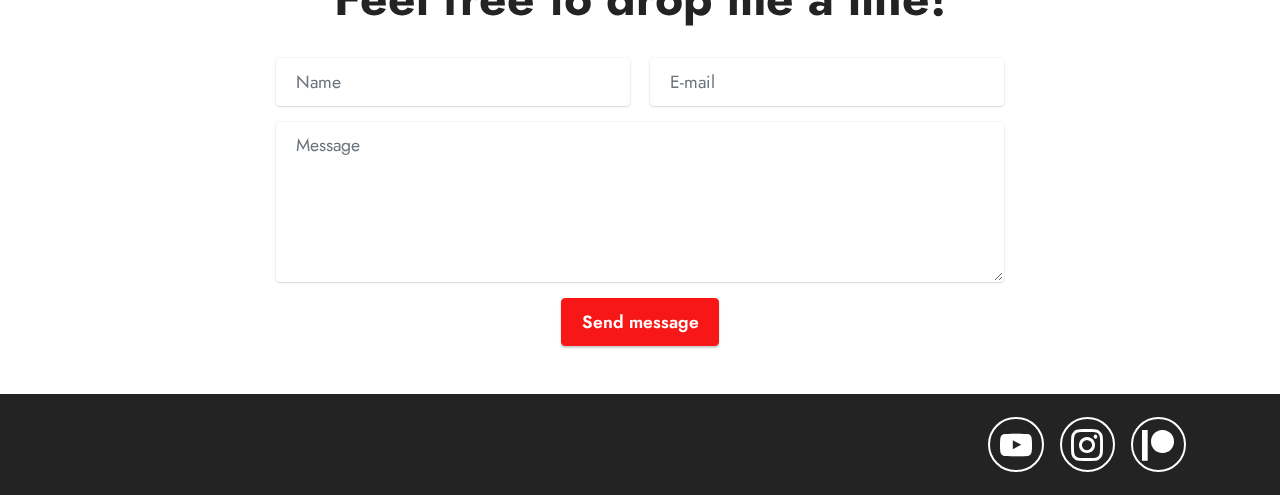
==== commit c9549cf2: "create github pages" ====
--- a/consultations.html
+++ b/consultations.html
@@ -315,7 +315,7 @@
         </div>
         <div class="row justify-content-center mt-4">
             <div class="col-lg-8 mx-auto mbr-form" data-form-type="formoid">
-                <form action="https://mobirise.eu/" method="POST" class="mbr-form form-with-styler" data-form-title="Form Name"><input type="hidden" name="email" data-form-email="true" value="l5lwMlOFEUREzsYkOCYqak2v+lSNJQZOASjGGCwVDTKkYk9CKi+VMa14PSAagDn+YWl96uWLg93EWY1FE213/Vs5708tDfx6UWA9BknNmEGE1zEnImwDgwp2T3RzQPC6">
+                <form action="https://mobirise.eu/" method="POST" class="mbr-form form-with-styler" data-form-title="Form Name"><input type="hidden" name="email" data-form-email="true" value="jwNgM2JusTxsrJGir99Fxcnfk5VLWgnSaVMe7+xQSODlk62G0dZoV3Mee7XCZD2UZW+BN+/vAtYSDd6uykUVKwYGd0IgpjQZp1D4HY2lJJIykNssdXwfcIBGsR8q9VI0">
                     <div class="row">
                         <div hidden="hidden" data-form-alert="" class="alert alert-success col-12">Thanks for reaching out!
 I'll get back to you ASAP, usually within 24 hours.
--- a/assets/mobirise/css/mbr-additional.css
+++ b/assets/mobirise/css/mbr-additional.css
@@ -4999,14 +4999,28 @@
     left: -1rem;
   }
 }
-.cid-loBbPU3DP9 {
-  padding-top: 8rem;
-  padding-bottom: 1rem;
+.cid-u2SzatZw5a {
+  padding-top: 7rem;
+  padding-bottom: 0rem;
   background-color: #fff0b0;
 }
-.cid-loBbPU3DP9 .mbr-section-title {
-  text-align: center;
-}
-.cid-loBbPU3DP9 .frame {
-  min-height: 800px;
-}
+.cid-u2SzatZw5a .mbr-fallback-image.disabled {
+  display: none;
+}
+.cid-u2SzatZw5a .mbr-fallback-image {
+  display: block;
+  background-size: cover;
+  background-position: center center;
+  width: 100%;
+  height: 100%;
+  position: absolute;
+  top: 0;
+}
+.cid-u2Sxjozgor {
+  padding-top: 90px;
+  padding-bottom: 90px;
+  background-color: #000000;
+}
+.cid-u2Sxjozgor img {
+  width: auto;
+}
--- a/assets/mobirise/css/mbr-additional.css
+++ b/assets/mobirise/css/mbr-additional.css
@@ -4999,14 +4999,28 @@
     left: -1rem;
   }
 }
-.cid-loBbPU3DP9 {
-  padding-top: 8rem;
-  padding-bottom: 1rem;
+.cid-u2SzatZw5a {
+  padding-top: 7rem;
+  padding-bottom: 0rem;
   background-color: #fff0b0;
 }
-.cid-loBbPU3DP9 .mbr-section-title {
-  text-align: center;
-}
-.cid-loBbPU3DP9 .frame {
-  min-height: 800px;
-}
+.cid-u2SzatZw5a .mbr-fallback-image.disabled {
+  display: none;
+}
+.cid-u2SzatZw5a .mbr-fallback-image {
+  display: block;
+  background-size: cover;
+  background-position: center center;
+  width: 100%;
+  height: 100%;
+  position: absolute;
+  top: 0;
+}
+.cid-u2Sxjozgor {
+  padding-top: 90px;
+  padding-bottom: 90px;
+  background-color: #000000;
+}
+.cid-u2Sxjozgor img {
+  width: auto;
+}
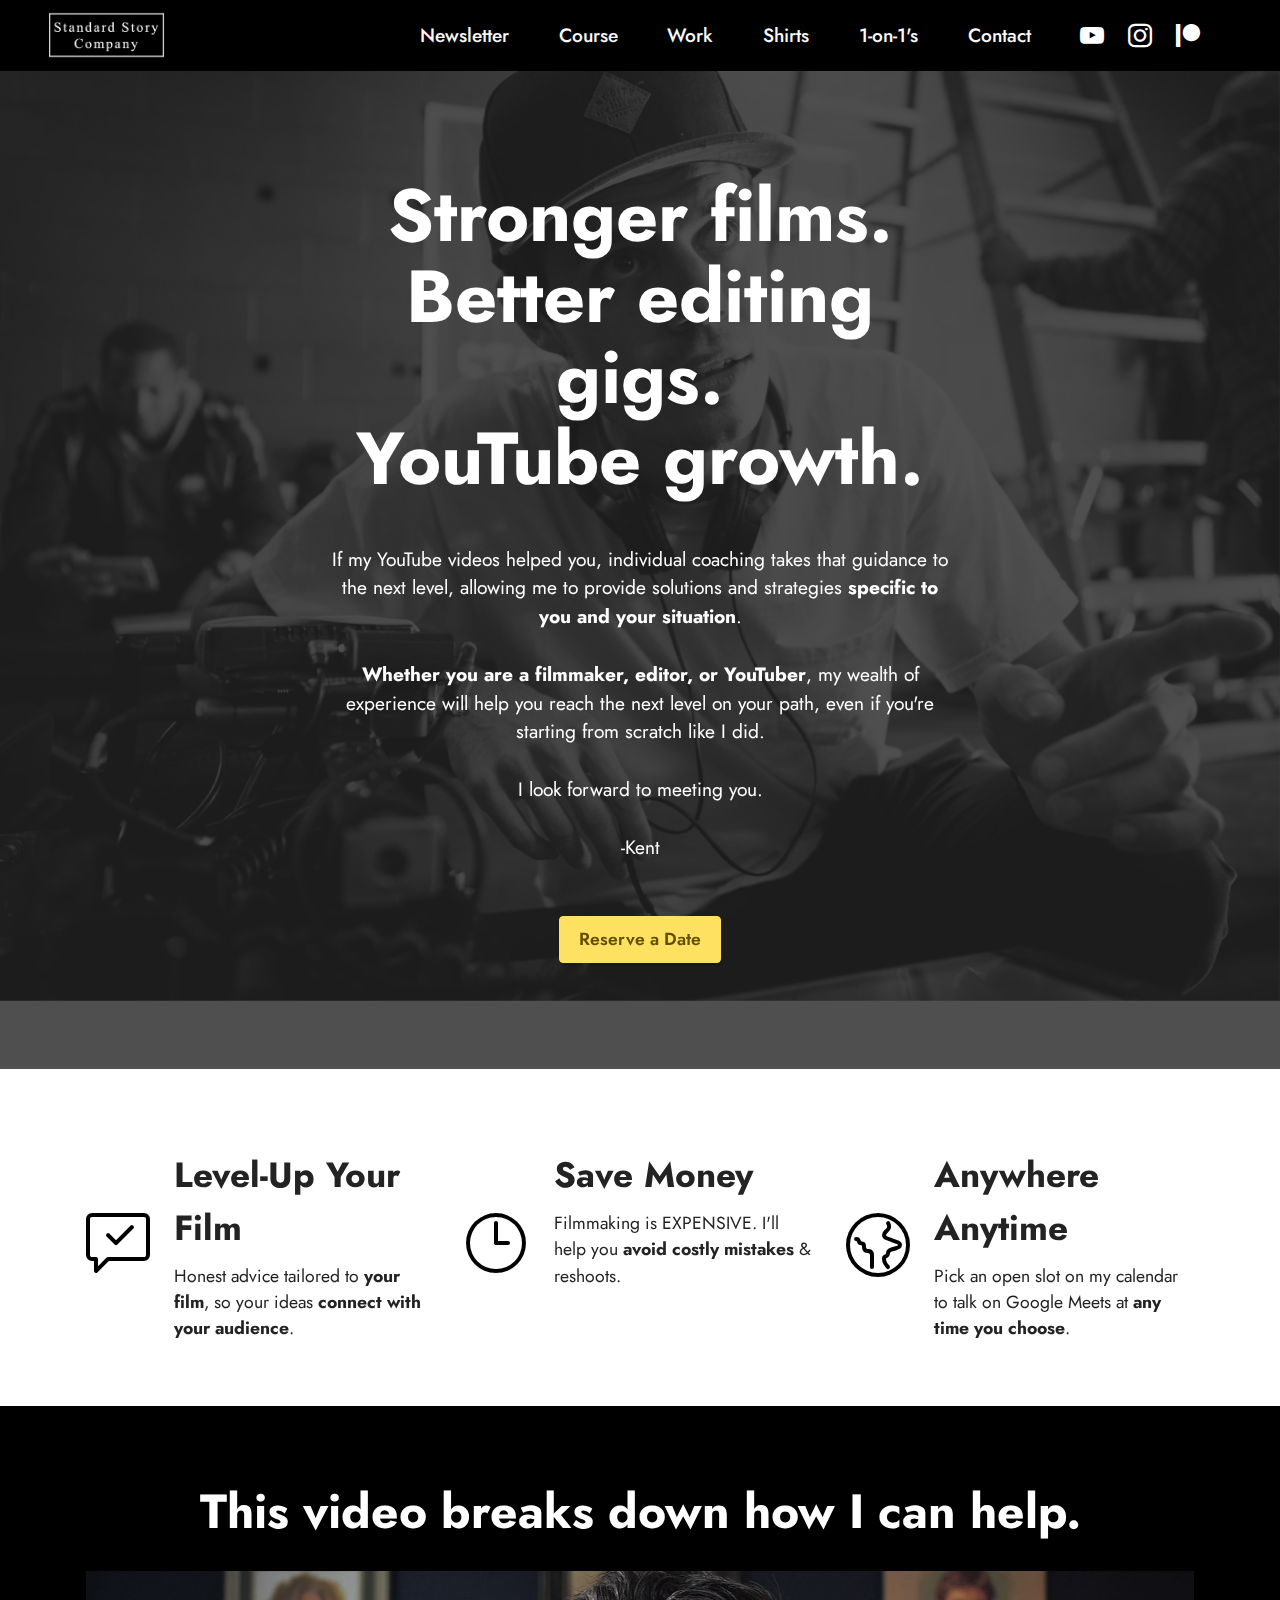
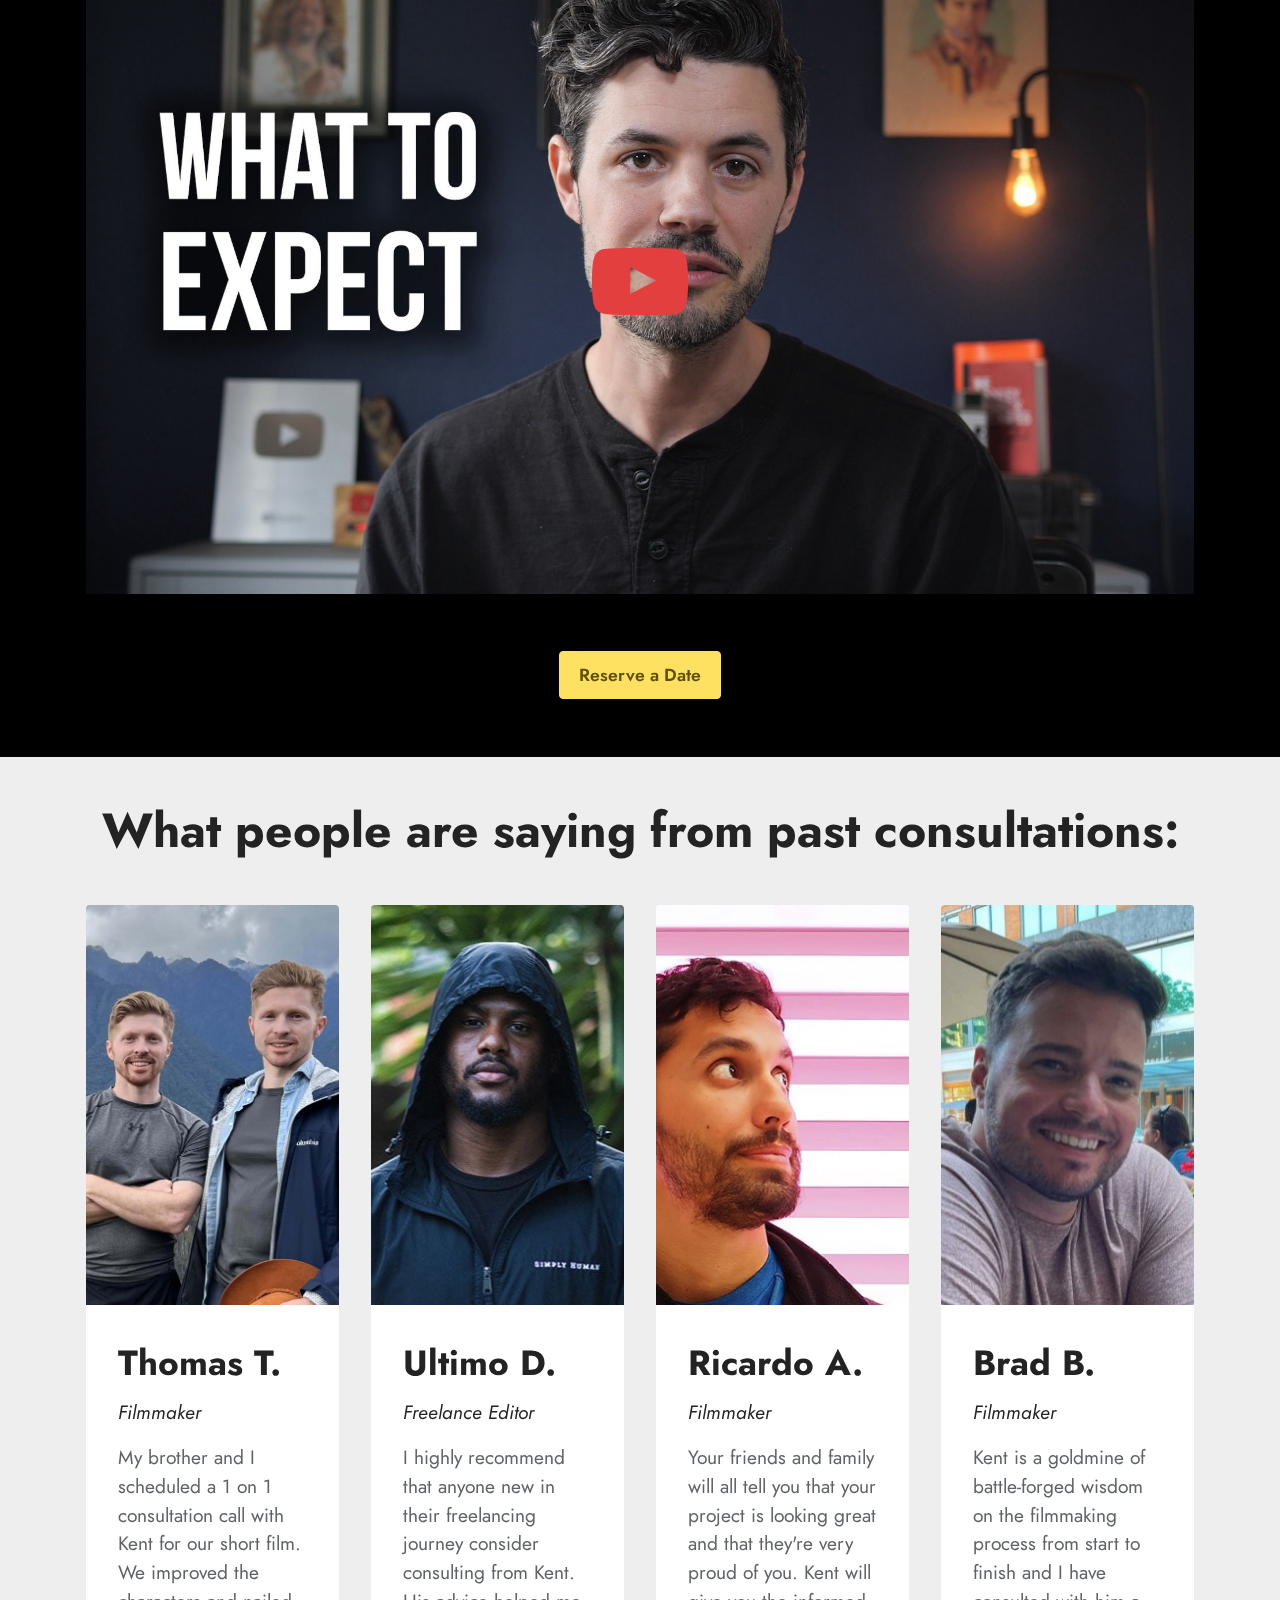
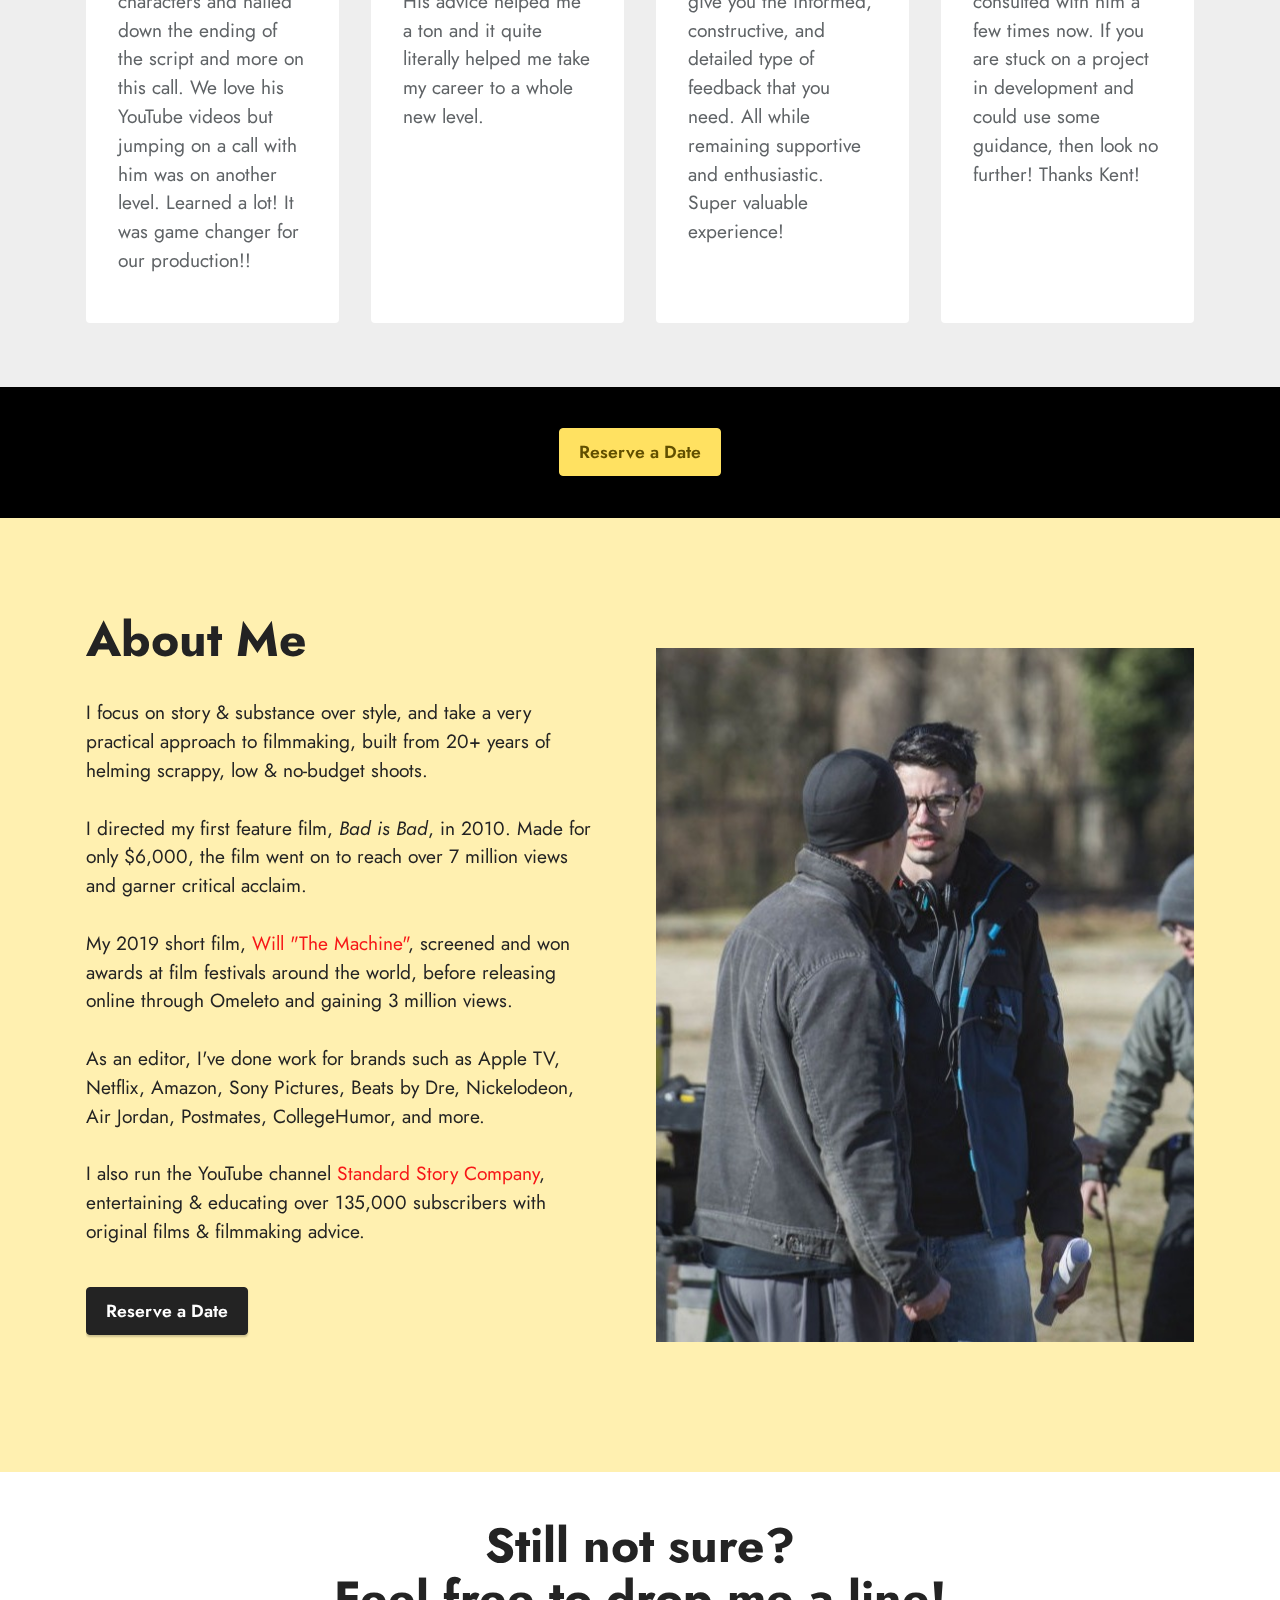
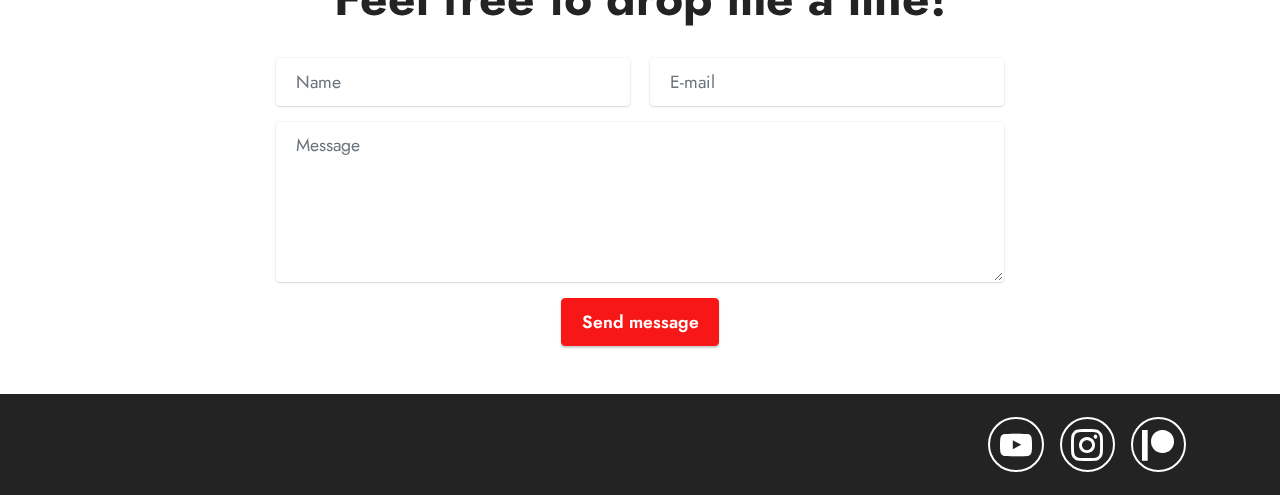
==== commit 224251eb: "create github pages" ====
--- a/consultations.html
+++ b/consultations.html
@@ -315,7 +315,7 @@
         </div>
         <div class="row justify-content-center mt-4">
             <div class="col-lg-8 mx-auto mbr-form" data-form-type="formoid">
-                <form action="https://mobirise.eu/" method="POST" class="mbr-form form-with-styler" data-form-title="Form Name"><input type="hidden" name="email" data-form-email="true" value="jwNgM2JusTxsrJGir99Fxcnfk5VLWgnSaVMe7+xQSODlk62G0dZoV3Mee7XCZD2UZW+BN+/vAtYSDd6uykUVKwYGd0IgpjQZp1D4HY2lJJIykNssdXwfcIBGsR8q9VI0">
+                <form action="https://mobirise.eu/" method="POST" class="mbr-form form-with-styler" data-form-title="Form Name"><input type="hidden" name="email" data-form-email="true" value="cTCGq6liGfxeIViZh0tW14/6KLMnu2N019120lid+/LNmjzRZcSHszWUW8M8u1M+wu4AMmayk5FAsLEXBgfluS1atoqx9yRqQMAvHhvduOB2KKd5LvEYUG4KP2ls6zAV">
                     <div class="row">
                         <div hidden="hidden" data-form-alert="" class="alert alert-success col-12">Thanks for reaching out!
 I'll get back to you ASAP, usually within 24 hours.
